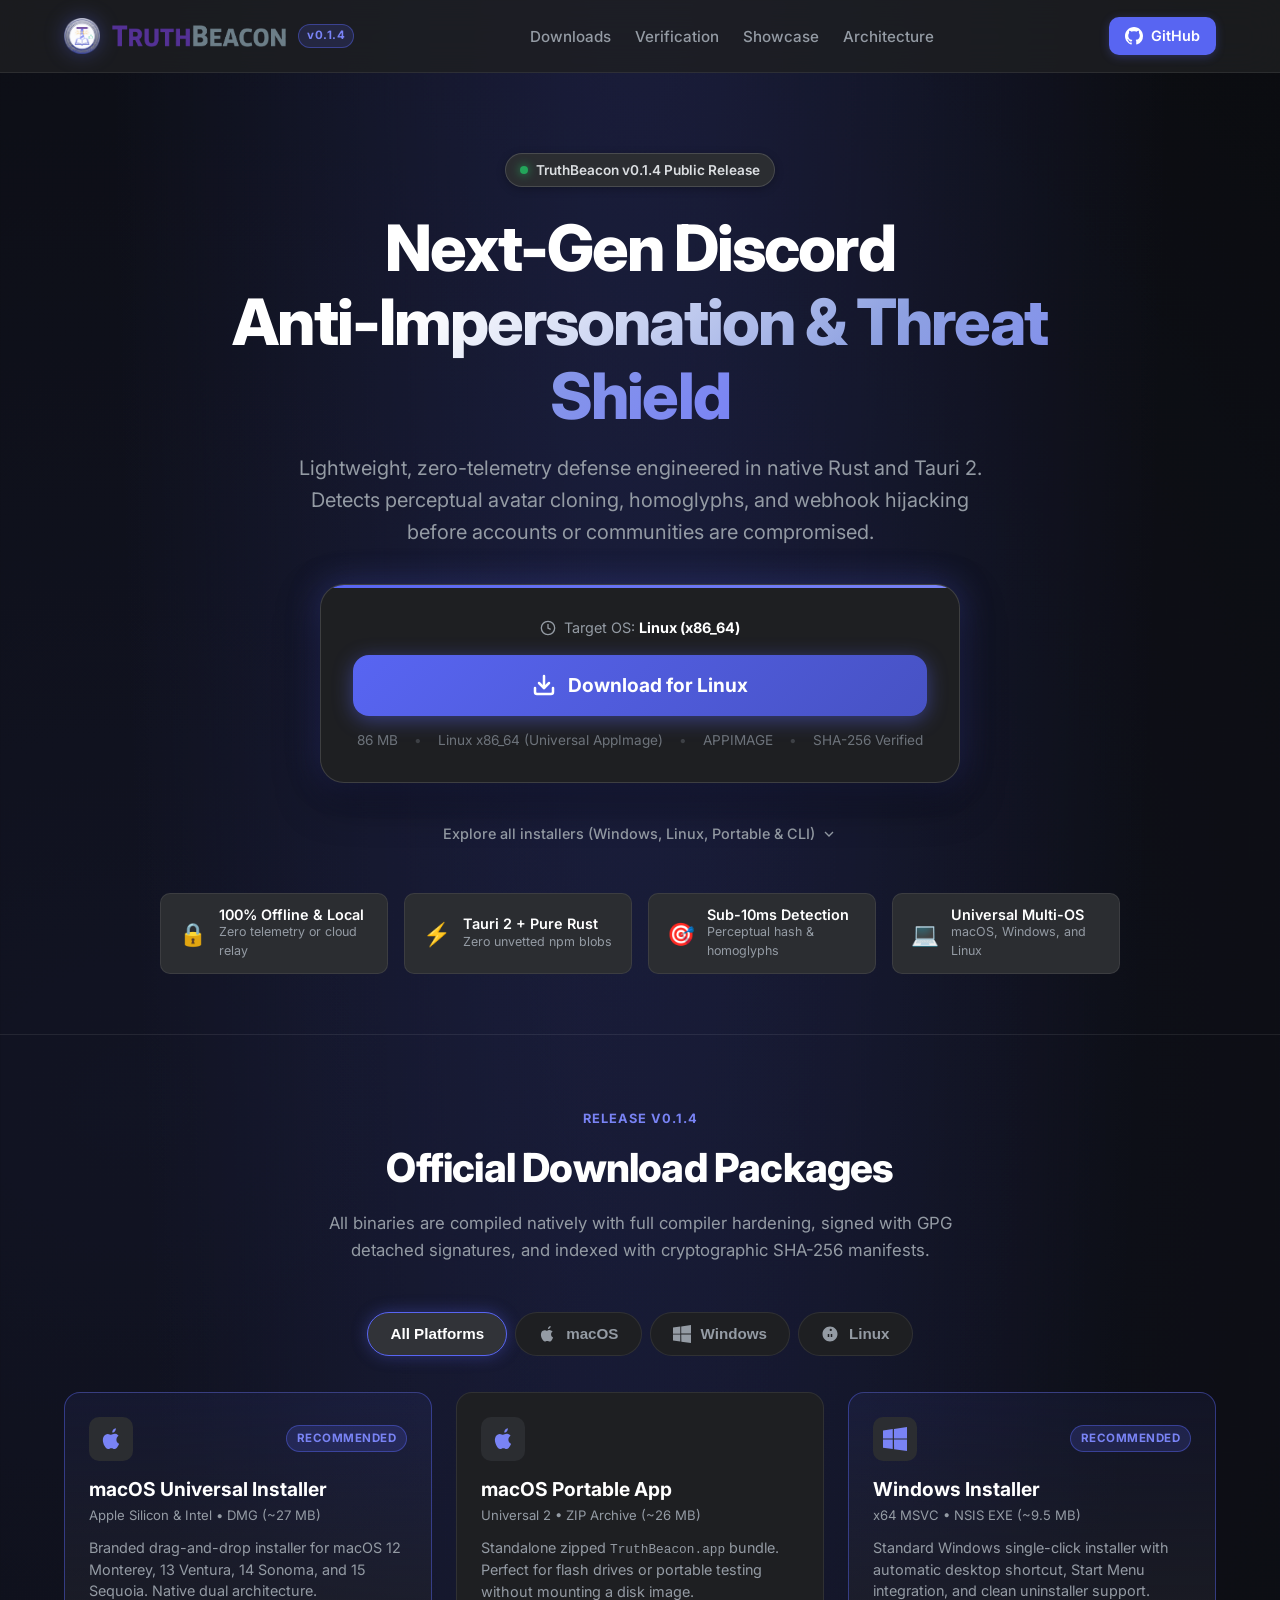
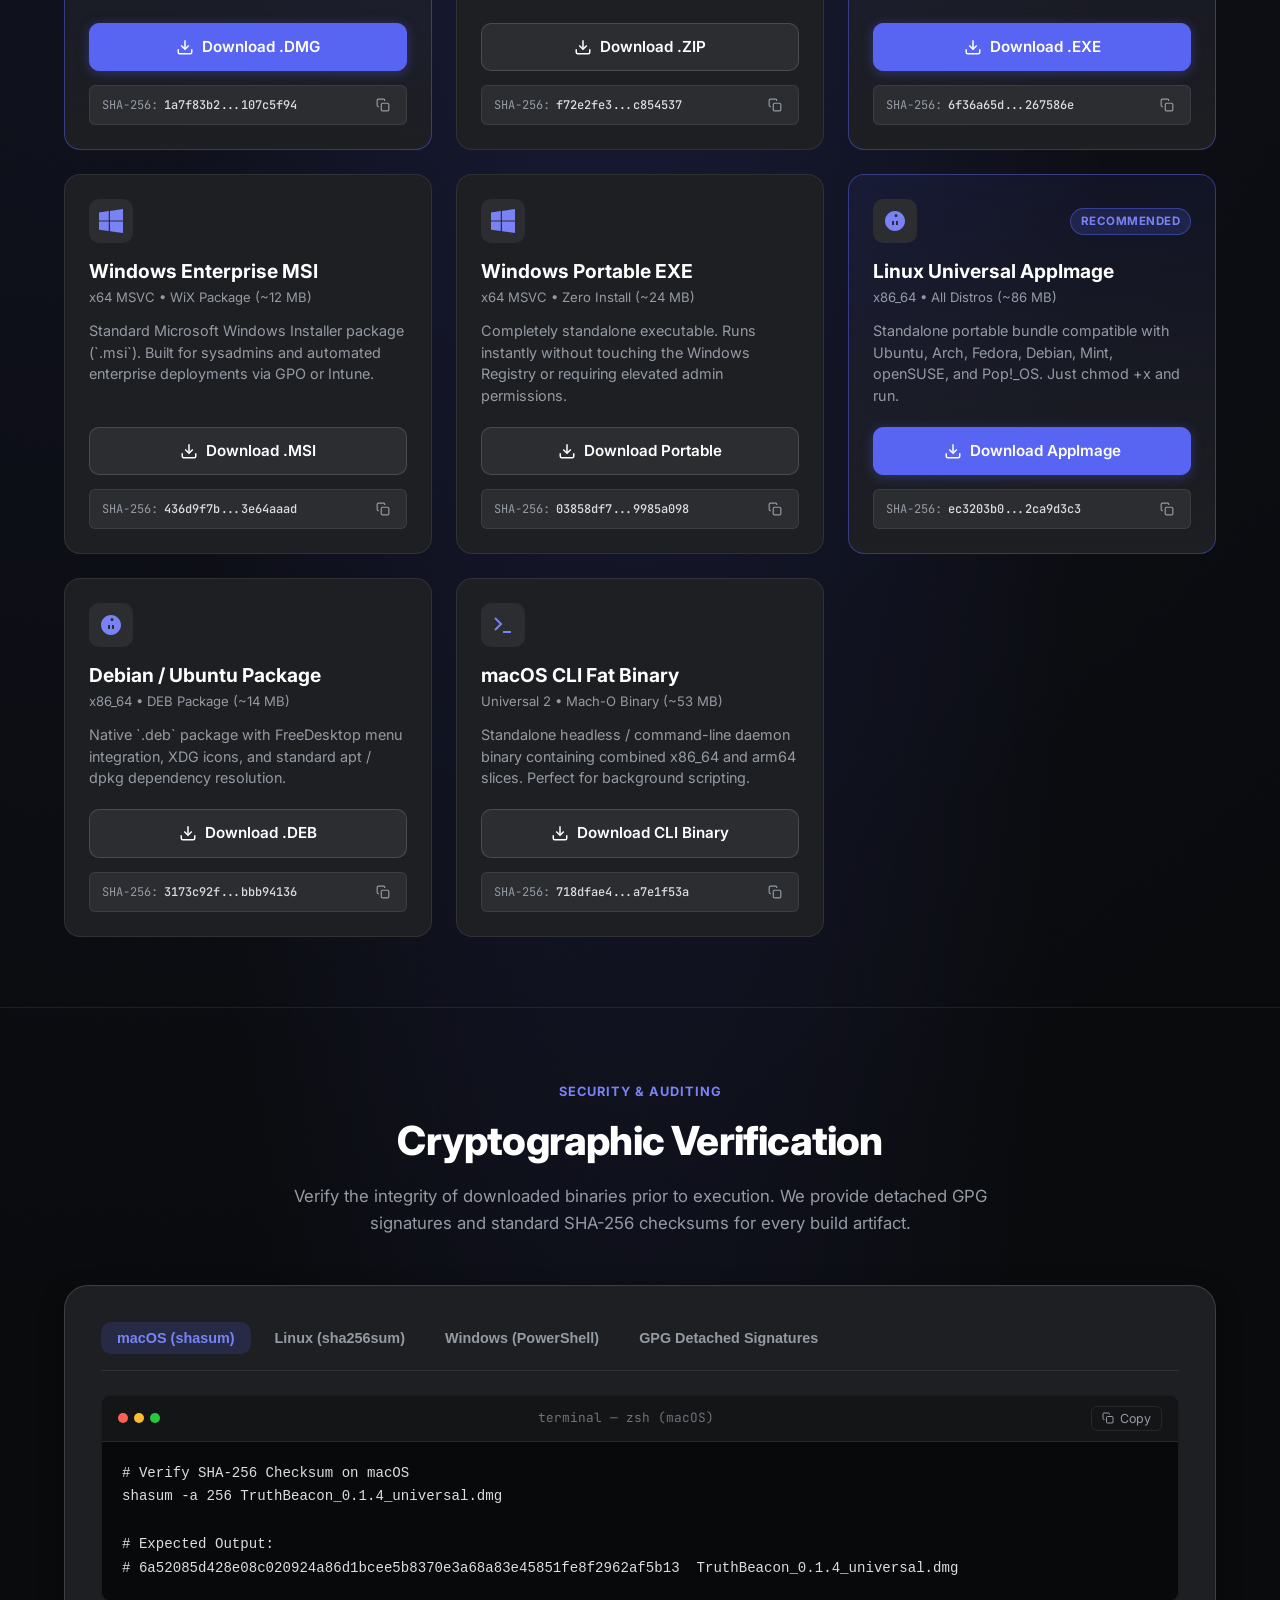
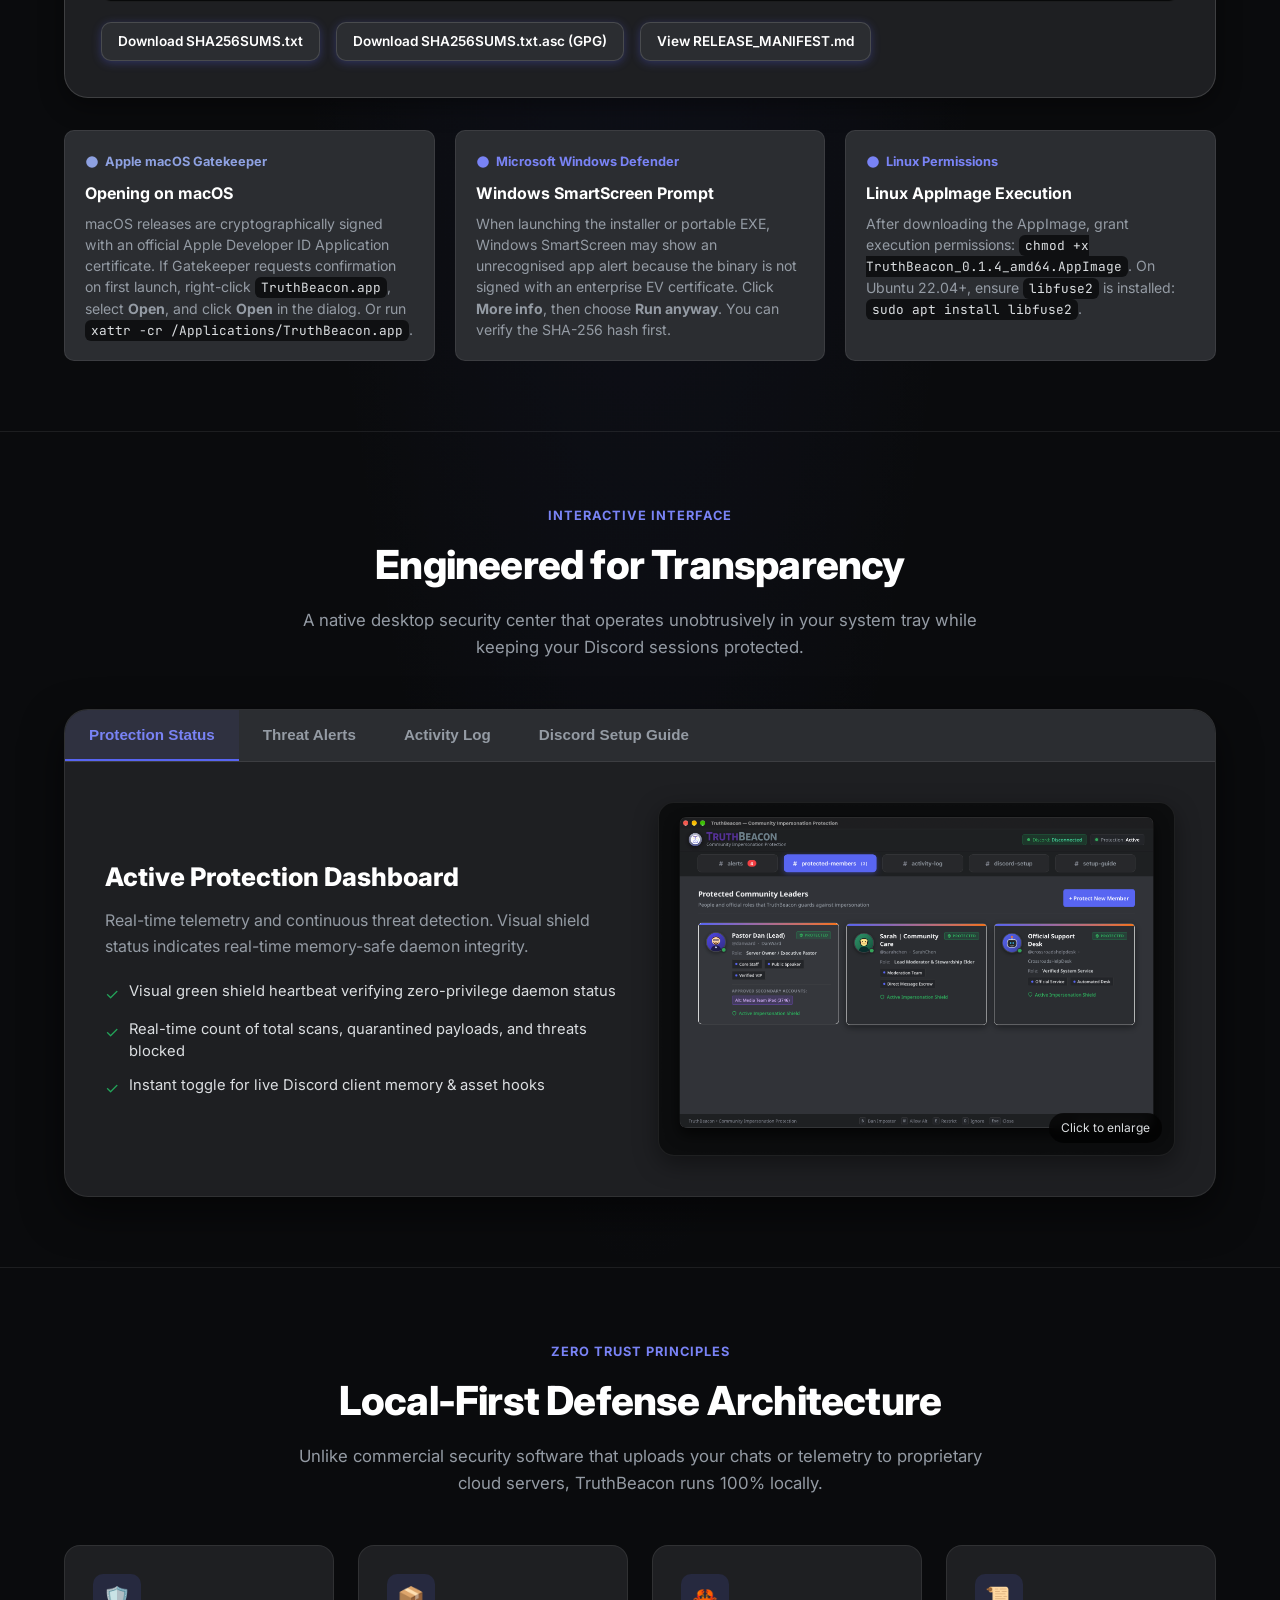
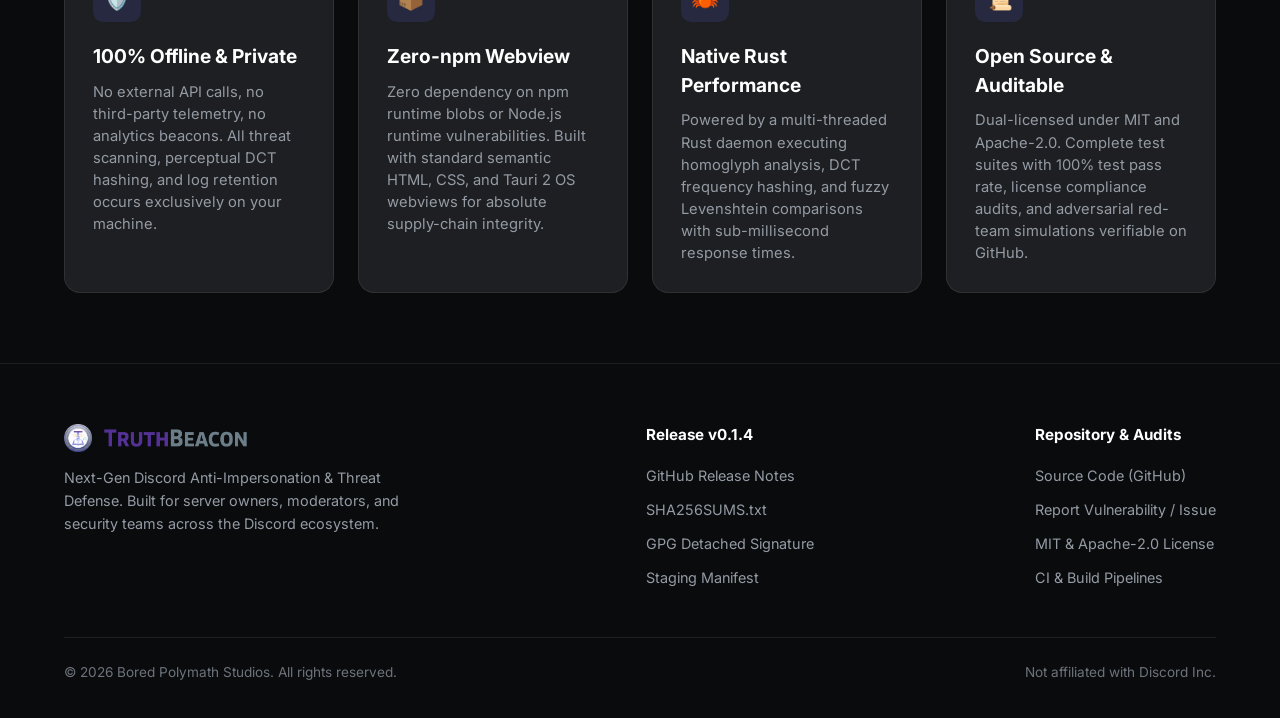
==== website/index.html @ bd3b260d "feat(updater): implement cross-platform auto-updater engine for macOS, Windows, and Linux" ====
<!DOCTYPE html>
<html lang="en">

<head>
  <meta charset="UTF-8">
  <meta name="viewport" content="width=device-width, initial-scale=1.0">
  <title>TruthBeacon — Official Downloads & Next-Gen Discord Security</title>
  <meta name="description"
    content="Official downloads for TruthBeacon v0.1.4 across macOS, Windows, and Linux. Zero-telemetry, memory-safe Discord anti-impersonation and threat defense engineered in Rust and Tauri 2.">
  <meta name="keywords"
    content="TruthBeacon, Discord security, anti-impersonation, anti-token-theft, homoglyph detection, avatar clone detection, Tauri, Rust, download, macOS, Windows, Linux">
  <meta name="author" content="Bored Polymath Studios">

  <!-- Open Graph / Facebook -->
  <meta property="og:type" content="website">
  <meta property="og:url" content="https://boredpolymath.github.io/truth-beacon/">
  <meta property="og:title" content="TruthBeacon — Official Downloads & Discord Threat Defense">
  <meta property="og:description"
    content="Next-Gen Discord Anti-Impersonation & Threat Shield. Download TruthBeacon v0.1.4 for macOS, Windows, and Linux.">
  <meta property="og:image" content="https://boredpolymath.github.io/truth-beacon/assets/screenshot_protected.png">

  <!-- Twitter -->
  <meta property="twitter:card" content="summary_large_image">
  <meta property="twitter:url" content="https://boredpolymath.github.io/truth-beacon/">
  <meta property="twitter:title" content="TruthBeacon — Official Downloads & Discord Threat Defense">
  <meta property="twitter:description"
    content="Download TruthBeacon v0.1.4 for macOS, Windows, and Linux. 100% offline, zero-telemetry defense engineered in Rust and Tauri 2.">
  <meta property="twitter:image" content="https://boredpolymath.github.io/truth-beacon/assets/screenshot_protected.png">

  <!-- Favicon -->
  <link rel="icon" type="image/png" href="assets/truthbeacon_emblem.png">
  <link rel="apple-touch-icon" href="assets/truthbeacon_emblem.png">

  <!-- Typography -->
  <link rel="preconnect" href="https://fonts.googleapis.com">
  <link rel="preconnect" href="https://fonts.gstatic.com" crossorigin>
  <link
    href="https://fonts.googleapis.com/css2?family=Inter:wght@400;500;600;700;800&family=JetBrains+Mono:wght@400;500;600&display=swap"
    rel="stylesheet">

  <!-- Stylesheet -->
  <link rel="stylesheet" href="css/styles.css">
</head>

<body>

  <!-- Site Navigation -->
  <header class="site-header" id="site-header">
    <div class="container nav-inner">
      <a href="#" class="nav-brand" id="nav-brand-link">
        <img src="assets/truthbeacon_emblem.png" alt="TruthBeacon Emblem" class="brand-emblem" id="brand-emblem-img">
        <img src="assets/truthbeacon_wordmark.png" alt="TruthBeacon" class="brand-wordmark-img" id="brand-wordmark-img">
        <span class="brand-badge" id="nav-version-badge">v0.1.4</span>
      </a>

      <nav>
        <ul class="nav-links">
          <li><a href="#downloads" class="nav-link" id="nav-link-downloads">Downloads</a></li>
          <li><a href="#verification" class="nav-link" id="nav-link-verification">Verification</a></li>
          <li><a href="#showcase" class="nav-link" id="nav-link-showcase">Showcase</a></li>
          <li><a href="#architecture" class="nav-link" id="nav-link-architecture">Architecture</a></li>
        </ul>
      </nav>

      <div>
        <a href="https://github.com/boredpolymath/truth-beacon" target="_blank" rel="noopener noreferrer"
          class="nav-cta" id="nav-cta-github">
          <svg width="18" height="18" viewBox="0 0 24 24" fill="currentColor">
            <path
              d="M12 0C5.37 0 0 5.37 0 12c0 5.31 3.435 9.795 8.205 11.385.6.105.825-.255.825-.57 0-.285-.015-1.23-.015-2.235-3.015.555-3.795-.735-4.035-1.41-.135-.345-.72-1.41-1.23-1.695-.42-.225-1.02-.78-.015-.795.945-.015 1.62.87 1.845 1.23 1.08 1.815 2.805 1.305 3.495.99.105-.78.42-1.305.765-1.605-2.67-.3-5.46-1.335-5.46-5.925 0-1.305.465-2.385 1.23-3.225-.12-.3-.54-1.53.12-3.18 0 0 1.005-.315 3.3 1.23.96-.27 1.98-.405 3-.405s2.04.135 3 .405c2.295-1.56 3.3-1.23 3.3-1.23.66 1.65.24 2.88.12 3.18.765.84 1.23 1.905 1.23 3.225 0 4.605-2.805 5.625-5.475 5.925.435.375.81 1.095.81 2.22 0 1.605-.015 2.895-.015 3.3 0 .315.225.69.825.57A12.02 12.02 0 0024 12c0-6.63-5.37-12-12-12z" />
          </svg>
          <span>GitHub</span>
        </a>
      </div>
    </div>
  </header>

  <!-- Hero Section -->
  <main>
    <section class="hero" id="hero-section">
      <div class="container">
        <div class="hero-tag-wrap" id="hero-tag-wrap">
          <span class="hero-tag-pulse"></span>
          <span>TruthBeacon v0.1.4 Public Release</span>
        </div>

        <h1 class="hero-title" id="hero-title">
          Next-Gen Discord <br>
          <span class="hero-gradient-text">Anti-Impersonation & Threat Shield</span>
        </h1>

        <p class="hero-desc" id="hero-description">
          Lightweight, zero-telemetry defense engineered in native Rust and Tauri 2. Detects perceptual avatar cloning,
          homoglyphs, and webhook hijacking before accounts or communities are compromised.
        </p>

        <!-- Smart 1-Click Download Hero Box -->
        <div class="hero-download-box" id="hero-download-box">
          <div class="detected-os-label" id="hero-os-badge">
            <svg width="16" height="16" viewBox="0 0 24 24" fill="none" stroke="currentColor" stroke-width="2">
              <circle cx="12" cy="12" r="10"></circle>
              <polyline points="12 6 12 12 16 14"></polyline>
            </svg>
            <span>Target OS: <strong class="detected-os-name" id="hero-detected-os">macOS (Universal 2)</strong></span>
          </div>

          <a href="https://github.com/boredpolymath/truth-beacon/releases/download/v0.1.4/TruthBeacon_0.1.4_universal.dmg"
            class="btn-primary-download" id="hero-primary-download-btn">
            <svg width="24" height="24" viewBox="0 0 24 24" fill="none" stroke="currentColor" stroke-width="2.5"
              stroke-linecap="round" stroke-linejoin="round">
              <path d="M21 15v4a2 2 0 0 1-2 2H5a2 2 0 0 1-2-2v-4"></path>
              <polyline points="7 10 12 15 17 10"></polyline>
              <line x1="12" y1="15" x2="12" y2="3"></line>
            </svg>
            <span class="btn-label-text">Download for macOS</span>
          </a>

          <div class="btn-download-meta" id="hero-download-meta">
            <span id="hero-meta-size">27 MB</span>
            <span class="meta-divider">•</span>
            <span id="hero-meta-arch">Universal 2 (Apple Silicon & Intel)</span>
            <span class="meta-divider">•</span>
            <span id="hero-meta-format">DMG</span>
            <span class="meta-divider">•</span>
            <span>SHA-256 Verified</span>
          </div>
        </div>

        <div>
          <a href="#downloads" class="hero-other-platforms" id="hero-other-platforms-link">
            <span>Explore all installers (Windows, Linux, Portable & CLI)</span>
            <svg width="16" height="16" viewBox="0 0 24 24" fill="none" stroke="currentColor" stroke-width="2">
              <polyline points="6 9 12 15 18 9"></polyline>
            </svg>
          </a>
        </div>

        <!-- Highlight Badges -->
        <div class="hero-highlights" id="hero-highlights">
          <div class="highlight-pill" id="pill-telemetry">
            <div class="highlight-icon">🔒</div>
            <div>
              <div class="highlight-text-title">100% Offline & Local</div>
              <div class="highlight-text-sub">Zero telemetry or cloud relay</div>
            </div>
          </div>
          <div class="highlight-pill" id="pill-engine">
            <div class="highlight-icon">⚡</div>
            <div>
              <div class="highlight-text-title">Tauri 2 + Pure Rust</div>
              <div class="highlight-text-sub">Zero unvetted npm blobs</div>
            </div>
          </div>
          <div class="highlight-pill" id="pill-detection">
            <div class="highlight-icon">🎯</div>
            <div>
              <div class="highlight-text-title">Sub-10ms Detection</div>
              <div class="highlight-text-sub">Perceptual hash & homoglyphs</div>
            </div>
          </div>
          <div class="highlight-pill" id="pill-multiarch">
            <div class="highlight-icon">💻</div>
            <div>
              <div class="highlight-text-title">Universal Multi-OS</div>
              <div class="highlight-text-sub">macOS, Windows, and Linux</div>
            </div>
          </div>
        </div>
      </div>
    </section>

    <!-- Platform Downloads Section -->
    <section class="section" id="downloads">
      <div class="container">
        <div class="section-header">
          <span class="section-tag">Release v0.1.4</span>
          <h2 class="section-title">Official Download Packages</h2>
          <p class="section-desc">
            All binaries are compiled natively with full compiler hardening, signed with GPG detached signatures, and
            indexed with cryptographic SHA-256 manifests.
          </p>
        </div>

        <!-- Filter Tabs -->
        <div class="platform-tabs" id="platform-tabs-nav">
          <button type="button" class="tab-btn active" data-platform="all" id="tab-all">
            <span>All Platforms</span>
          </button>
          <button type="button" class="tab-btn" data-platform="mac" id="tab-mac">
            <svg viewBox="0 0 24 24">
              <path
                d="M18.71 19.5c-.83 1.24-1.71 2.45-3.05 2.47-1.34.03-1.77-.79-3.29-.79-1.53 0-2 .77-3.27.82-1.31.05-2.3-1.32-3.14-2.53C4.25 17 2.94 12.45 4.7 9.39c.87-1.52 2.43-2.48 4.12-2.51 1.28-.02 2.5.87 3.29.87.78 0 2.26-1.07 3.81-.91.65.03 2.47.26 3.64 1.98-.09.06-2.17 1.28-2.15 3.81.03 3.02 2.65 4.03 2.68 4.04-.03.07-.42 1.44-1.38 2.83M15.97 4.15c.61-.74 1.04-1.79.92-2.85-.92.04-2.02.62-2.67 1.36-.57.65-1.07 1.71-.93 2.73 1.03.08 2.07-.5 2.68-1.24z" />
            </svg>
            <span>macOS</span>
          </button>
          <button type="button" class="tab-btn" data-platform="win" id="tab-win">
            <svg viewBox="0 0 24 24">
              <path
                d="M0 3.449L9.75 2.1v9.451H0m10.949-9.602L24 0v11.4H10.949M0 12.6h9.75v9.451L0 20.699M10.949 12.6H24V24l-12.9-1.801" />
            </svg>
            <span>Windows</span>
          </button>
          <button type="button" class="tab-btn" data-platform="linux" id="tab-linux">
            <svg viewBox="0 0 24 24">
              <path
                d="M12 2C6.48 2 2 6.48 2 12s4.48 10 10 10 10-4.48 10-10S17.52 2 12 2zm-1 14h-2v-4h2v4zm4 0h-2v-4h2v4zm-2-8a1.5 1.5 0 110-3 1.5 1.5 0 010 3z" />
            </svg>
            <span>Linux</span>
          </button>
        </div>

        <!-- Downloads Grid -->
        <div class="downloads-grid" id="downloads-grid">

          <!-- Card 1: macOS DMG (Recommended) -->
          <div class="download-card recommended" data-platform="mac" id="card-mac-dmg">
            <div class="card-header-row">
              <div class="card-icon-wrap">
                <svg width="24" height="24" viewBox="0 0 24 24" fill="currentColor">
                  <path
                    d="M18.71 19.5c-.83 1.24-1.71 2.45-3.05 2.47-1.34.03-1.77-.79-3.29-.79-1.53 0-2 .77-3.27.82-1.31.05-2.3-1.32-3.14-2.53C4.25 17 2.94 12.45 4.7 9.39c.87-1.52 2.43-2.48 4.12-2.51 1.28-.02 2.5.87 3.29.87.78 0 2.26-1.07 3.81-.91.65.03 2.47.26 3.64 1.98-.09.06-2.17 1.28-2.15 3.81.03 3.02 2.65 4.03 2.68 4.04-.03.07-.42 1.44-1.38 2.83M15.97 4.15c.61-.74 1.04-1.79.92-2.85-.92.04-2.02.62-2.67 1.36-.57.65-1.07 1.71-.93 2.73 1.03.08 2.07-.5 2.68-1.24z" />
                </svg>
              </div>
              <span class="card-badge">Recommended</span>
            </div>
            <div class="card-title-group">
              <h3>macOS Universal Installer</h3>
              <div class="card-arch-tag">Apple Silicon & Intel • DMG (~27 MB)</div>
            </div>
            <p class="card-desc">
              Branded drag-and-drop installer for macOS 12 Monterey, 13 Ventura, 14 Sonoma, and 15 Sequoia. Native dual
              architecture.
            </p>
            <a href="https://github.com/boredpolymath/truth-beacon/releases/download/v0.1.4/TruthBeacon_0.1.4_universal.dmg"
              class="card-btn-download" id="btn-download-mac-dmg">
              <svg width="18" height="18" viewBox="0 0 24 24" fill="none" stroke="currentColor" stroke-width="2">
                <path d="M21 15v4a2 2 0 0 1-2 2H5a2 2 0 0 1-2-2v-4" />
                <polyline points="7 10 12 15 17 10" />
                <line x1="12" y1="15" x2="12" y2="3" />
              </svg>
              <span>Download .DMG</span>
            </a>
            <div class="checksum-box">
              <div class="checksum-content" title="9cba989294ef569443f5e26bb71fa7809df7e9b0fb27b68fa3a43d21cef8029c">
                <span>SHA-256:</span>
                <span class="checksum-hash">1a7f83b2...107c5f94</span>
              </div>
              <button type="button" class="btn-copy-checksum"
                data-hash="9cba989294ef569443f5e26bb71fa7809df7e9b0fb27b68fa3a43d21cef8029c"
                title="Copy SHA-256 Checksum" id="btn-copy-mac-dmg">
                <svg width="14" height="14" viewBox="0 0 24 24" fill="none" stroke="currentColor" stroke-width="2">
                  <rect x="9" y="9" width="13" height="13" rx="2" ry="2" />
                  <path d="M5 15H4a2 2 0 0 1-2-2V4a2 2 0 0 1 2-2h9a2 2 0 0 1 2 2v1" />
                </svg>
              </button>
            </div>
          </div>

          <!-- Card 2: macOS Portable Zip -->
          <div class="download-card" data-platform="mac" id="card-mac-zip">
            <div class="card-header-row">
              <div class="card-icon-wrap">
                <svg width="24" height="24" viewBox="0 0 24 24" fill="currentColor">
                  <path
                    d="M18.71 19.5c-.83 1.24-1.71 2.45-3.05 2.47-1.34.03-1.77-.79-3.29-.79-1.53 0-2 .77-3.27.82-1.31.05-2.3-1.32-3.14-2.53C4.25 17 2.94 12.45 4.7 9.39c.87-1.52 2.43-2.48 4.12-2.51 1.28-.02 2.5.87 3.29.87.78 0 2.26-1.07 3.81-.91.65.03 2.47.26 3.64 1.98-.09.06-2.17 1.28-2.15 3.81.03 3.02 2.65 4.03 2.68 4.04-.03.07-.42 1.44-1.38 2.83M15.97 4.15c.61-.74 1.04-1.79.92-2.85-.92.04-2.02.62-2.67 1.36-.57.65-1.07 1.71-.93 2.73 1.03.08 2.07-.5 2.68-1.24z" />
                </svg>
              </div>
            </div>
            <div class="card-title-group">
              <h3>macOS Portable App</h3>
              <div class="card-arch-tag">Universal 2 • ZIP Archive (~26 MB)</div>
            </div>
            <p class="card-desc">
              Standalone zipped <code style="font-size:0.8rem">TruthBeacon.app</code> bundle. Perfect for flash drives
              or portable testing without mounting a disk image.
            </p>
            <a href="https://github.com/boredpolymath/truth-beacon/releases/download/v0.1.4/TruthBeacon_0.1.4_macos_universal.zip"
              class="card-btn-download" id="btn-download-mac-zip">
              <svg width="18" height="18" viewBox="0 0 24 24" fill="none" stroke="currentColor" stroke-width="2">
                <path d="M21 15v4a2 2 0 0 1-2 2H5a2 2 0 0 1-2-2v-4" />
                <polyline points="7 10 12 15 17 10" />
                <line x1="12" y1="15" x2="12" y2="3" />
              </svg>
              <span>Download .ZIP</span>
            </a>
            <div class="checksum-box">
              <div class="checksum-content" title="f72e2fe3c68236f047ff82612688fb33651e95f198373cbe8389cc377c854537">
                <span>SHA-256:</span>
                <span class="checksum-hash">f72e2fe3...c854537</span>
              </div>
              <button type="button" class="btn-copy-checksum"
                data-hash="f72e2fe3c68236f047ff82612688fb33651e95f198373cbe8389cc377c854537"
                title="Copy SHA-256 Checksum" id="btn-copy-mac-zip">
                <svg width="14" height="14" viewBox="0 0 24 24" fill="none" stroke="currentColor" stroke-width="2">
                  <rect x="9" y="9" width="13" height="13" rx="2" ry="2" />
                  <path d="M5 15H4a2 2 0 0 1-2-2V4a2 2 0 0 1 2-2h9a2 2 0 0 1 2 2v1" />
                </svg>
              </button>
            </div>
          </div>

          <!-- Card 3: Windows Setup EXE (Recommended) -->
          <div class="download-card recommended" data-platform="win" id="card-win-exe">
            <div class="card-header-row">
              <div class="card-icon-wrap">
                <svg width="24" height="24" viewBox="0 0 24 24" fill="currentColor">
                  <path
                    d="M0 3.449L9.75 2.1v9.451H0m10.949-9.602L24 0v11.4H10.949M0 12.6h9.75v9.451L0 20.699M10.949 12.6H24V24l-12.9-1.801" />
                </svg>
              </div>
              <span class="card-badge">Recommended</span>
            </div>
            <div class="card-title-group">
              <h3>Windows Installer</h3>
              <div class="card-arch-tag">x64 MSVC • NSIS EXE (~9.5 MB)</div>
            </div>
            <p class="card-desc">
              Standard Windows single-click installer with automatic desktop shortcut, Start Menu integration, and clean
              uninstaller support.
            </p>
            <a href="https://github.com/boredpolymath/truth-beacon/releases/download/v0.1.4/TruthBeacon_0.1.4_x64-setup.exe"
              class="card-btn-download" id="btn-download-win-exe">
              <svg width="18" height="18" viewBox="0 0 24 24" fill="none" stroke="currentColor" stroke-width="2">
                <path d="M21 15v4a2 2 0 0 1-2 2H5a2 2 0 0 1-2-2v-4" />
                <polyline points="7 10 12 15 17 10" />
                <line x1="12" y1="15" x2="12" y2="3" />
              </svg>
              <span>Download .EXE</span>
            </a>
            <div class="checksum-box">
              <div class="checksum-content" title="6f36a65df228544edaa36111ea7ae5eac11baa754fae81adc62956953267586e">
                <span>SHA-256:</span>
                <span class="checksum-hash">6f36a65d...267586e</span>
              </div>
              <button type="button" class="btn-copy-checksum"
                data-hash="6f36a65df228544edaa36111ea7ae5eac11baa754fae81adc62956953267586e"
                title="Copy SHA-256 Checksum" id="btn-copy-win-exe">
                <svg width="14" height="14" viewBox="0 0 24 24" fill="none" stroke="currentColor" stroke-width="2">
                  <rect x="9" y="9" width="13" height="13" rx="2" ry="2" />
                  <path d="M5 15H4a2 2 0 0 1-2-2V4a2 2 0 0 1 2-2h9a2 2 0 0 1 2 2v1" />
                </svg>
              </button>
            </div>
          </div>

          <!-- Card 4: Windows MSI Enterprise -->
          <div class="download-card" data-platform="win" id="card-win-msi">
            <div class="card-header-row">
              <div class="card-icon-wrap">
                <svg width="24" height="24" viewBox="0 0 24 24" fill="currentColor">
                  <path
                    d="M0 3.449L9.75 2.1v9.451H0m10.949-9.602L24 0v11.4H10.949M0 12.6h9.75v9.451L0 20.699M10.949 12.6H24V24l-12.9-1.801" />
                </svg>
              </div>
            </div>
            <div class="card-title-group">
              <h3>Windows Enterprise MSI</h3>
              <div class="card-arch-tag">x64 MSVC • WiX Package (~12 MB)</div>
            </div>
            <p class="card-desc">
              Standard Microsoft Windows Installer package (`.msi`). Built for sysadmins and automated enterprise
              deployments via GPO or Intune.
            </p>
            <a href="https://github.com/boredpolymath/truth-beacon/releases/download/v0.1.4/TruthBeacon_0.1.4_x64_en-US.msi"
              class="card-btn-download" id="btn-download-win-msi">
              <svg width="18" height="18" viewBox="0 0 24 24" fill="none" stroke="currentColor" stroke-width="2">
                <path d="M21 15v4a2 2 0 0 1-2 2H5a2 2 0 0 1-2-2v-4" />
                <polyline points="7 10 12 15 17 10" />
                <line x1="12" y1="15" x2="12" y2="3" />
              </svg>
              <span>Download .MSI</span>
            </a>
            <div class="checksum-box">
              <div class="checksum-content" title="436d9f7be2f5776455e9fe06b111c079c703f184ce56c9bc5ee570ea3e64aaad">
                <span>SHA-256:</span>
                <span class="checksum-hash">436d9f7b...3e64aaad</span>
              </div>
              <button type="button" class="btn-copy-checksum"
                data-hash="436d9f7be2f5776455e9fe06b111c079c703f184ce56c9bc5ee570ea3e64aaad"
                title="Copy SHA-256 Checksum" id="btn-copy-win-msi">
                <svg width="14" height="14" viewBox="0 0 24 24" fill="none" stroke="currentColor" stroke-width="2">
                  <rect x="9" y="9" width="13" height="13" rx="2" ry="2" />
                  <path d="M5 15H4a2 2 0 0 1-2-2V4a2 2 0 0 1 2-2h9a2 2 0 0 1 2 2v1" />
                </svg>
              </button>
            </div>
          </div>

          <!-- Card 5: Windows Portable -->
          <div class="download-card" data-platform="win" id="card-win-portable">
            <div class="card-header-row">
              <div class="card-icon-wrap">
                <svg width="24" height="24" viewBox="0 0 24 24" fill="currentColor">
                  <path
                    d="M0 3.449L9.75 2.1v9.451H0m10.949-9.602L24 0v11.4H10.949M0 12.6h9.75v9.451L0 20.699M10.949 12.6H24V24l-12.9-1.801" />
                </svg>
              </div>
            </div>
            <div class="card-title-group">
              <h3>Windows Portable EXE</h3>
              <div class="card-arch-tag">x64 MSVC • Zero Install (~24 MB)</div>
            </div>
            <p class="card-desc">
              Completely standalone executable. Runs instantly without touching the Windows Registry or requiring
              elevated admin permissions.
            </p>
            <a href="https://github.com/boredpolymath/truth-beacon/releases/download/v0.1.4/TruthBeacon-Portable.exe"
              class="card-btn-download" id="btn-download-win-portable">
              <svg width="18" height="18" viewBox="0 0 24 24" fill="none" stroke="currentColor" stroke-width="2">
                <path d="M21 15v4a2 2 0 0 1-2 2H5a2 2 0 0 1-2-2v-4" />
                <polyline points="7 10 12 15 17 10" />
                <line x1="12" y1="15" x2="12" y2="3" />
              </svg>
              <span>Download Portable</span>
            </a>
            <div class="checksum-box">
              <div class="checksum-content" title="03858df78e645d9c3d38ea1ac0c146d86e8aa843f22fcba8678f59d39985a098">
                <span>SHA-256:</span>
                <span class="checksum-hash">03858df7...9985a098</span>
              </div>
              <button type="button" class="btn-copy-checksum"
                data-hash="03858df78e645d9c3d38ea1ac0c146d86e8aa843f22fcba8678f59d39985a098"
                title="Copy SHA-256 Checksum" id="btn-copy-win-portable">
                <svg width="14" height="14" viewBox="0 0 24 24" fill="none" stroke="currentColor" stroke-width="2">
                  <rect x="9" y="9" width="13" height="13" rx="2" ry="2" />
                  <path d="M5 15H4a2 2 0 0 1-2-2V4a2 2 0 0 1 2-2h9a2 2 0 0 1 2 2v1" />
                </svg>
              </button>
            </div>
          </div>

          <!-- Card 6: Linux AppImage (Recommended) -->
          <div class="download-card recommended" data-platform="linux" id="card-linux-appimage">
            <div class="card-header-row">
              <div class="card-icon-wrap">
                <svg width="24" height="24" viewBox="0 0 24 24" fill="currentColor">
                  <path
                    d="M12 2C6.48 2 2 6.48 2 12s4.48 10 10 10 10-4.48 10-10S17.52 2 12 2zm-1 14h-2v-4h2v4zm4 0h-2v-4h2v4zm-2-8a1.5 1.5 0 110-3 1.5 1.5 0 010 3z" />
                </svg>
              </div>
              <span class="card-badge">Recommended</span>
            </div>
            <div class="card-title-group">
              <h3>Linux Universal AppImage</h3>
              <div class="card-arch-tag">x86_64 • All Distros (~86 MB)</div>
            </div>
            <p class="card-desc">
              Standalone portable bundle compatible with Ubuntu, Arch, Fedora, Debian, Mint, openSUSE, and Pop!_OS. Just
              chmod +x and run.
            </p>
            <a href="https://github.com/boredpolymath/truth-beacon/releases/download/v0.1.4/TruthBeacon_0.1.4_amd64.AppImage"
              class="card-btn-download" id="btn-download-linux-appimage">
              <svg width="18" height="18" viewBox="0 0 24 24" fill="none" stroke="currentColor" stroke-width="2">
                <path d="M21 15v4a2 2 0 0 1-2 2H5a2 2 0 0 1-2-2v-4" />
                <polyline points="7 10 12 15 17 10" />
                <line x1="12" y1="15" x2="12" y2="3" />
              </svg>
              <span>Download AppImage</span>
            </a>
            <div class="checksum-box">
              <div class="checksum-content" title="ec3203b01db76b58b2c55311ea5fdbfeca4c97111cc8207073038c382ca9d3c3">
                <span>SHA-256:</span>
                <span class="checksum-hash">ec3203b0...2ca9d3c3</span>
              </div>
              <button type="button" class="btn-copy-checksum"
                data-hash="ec3203b01db76b58b2c55311ea5fdbfeca4c97111cc8207073038c382ca9d3c3"
                title="Copy SHA-256 Checksum" id="btn-copy-linux-appimage">
                <svg width="14" height="14" viewBox="0 0 24 24" fill="none" stroke="currentColor" stroke-width="2">
                  <rect x="9" y="9" width="13" height="13" rx="2" ry="2" />
                  <path d="M5 15H4a2 2 0 0 1-2-2V4a2 2 0 0 1 2-2h9a2 2 0 0 1 2 2v1" />
                </svg>
              </button>
            </div>
          </div>

          <!-- Card 7: Linux Debian .deb -->
          <div class="download-card" data-platform="linux" id="card-linux-deb">
            <div class="card-header-row">
              <div class="card-icon-wrap">
                <svg width="24" height="24" viewBox="0 0 24 24" fill="currentColor">
                  <path
                    d="M12 2C6.48 2 2 6.48 2 12s4.48 10 10 10 10-4.48 10-10S17.52 2 12 2zm-1 14h-2v-4h2v4zm4 0h-2v-4h2v4zm-2-8a1.5 1.5 0 110-3 1.5 1.5 0 010 3z" />
                </svg>
              </div>
            </div>
            <div class="card-title-group">
              <h3>Debian / Ubuntu Package</h3>
              <div class="card-arch-tag">x86_64 • DEB Package (~14 MB)</div>
            </div>
            <p class="card-desc">
              Native `.deb` package with FreeDesktop menu integration, XDG icons, and standard apt / dpkg dependency
              resolution.
            </p>
            <a href="https://github.com/boredpolymath/truth-beacon/releases/download/v0.1.4/TruthBeacon_0.1.4_amd64.deb"
              class="card-btn-download" id="btn-download-linux-deb">
              <svg width="18" height="18" viewBox="0 0 24 24" fill="none" stroke="currentColor" stroke-width="2">
                <path d="M21 15v4a2 2 0 0 1-2 2H5a2 2 0 0 1-2-2v-4" />
                <polyline points="7 10 12 15 17 10" />
                <line x1="12" y1="15" x2="12" y2="3" />
              </svg>
              <span>Download .DEB</span>
            </a>
            <div class="checksum-box">
              <div class="checksum-content" title="3173c92fa36016171fa7d1efabeb2b1c67b82e7ad2e490f6426d7bbebbb94136">
                <span>SHA-256:</span>
                <span class="checksum-hash">3173c92f...bbb94136</span>
              </div>
              <button type="button" class="btn-copy-checksum"
                data-hash="3173c92fa36016171fa7d1efabeb2b1c67b82e7ad2e490f6426d7bbebbb94136"
                title="Copy SHA-256 Checksum" id="btn-copy-linux-deb">
                <svg width="14" height="14" viewBox="0 0 24 24" fill="none" stroke="currentColor" stroke-width="2">
                  <rect x="9" y="9" width="13" height="13" rx="2" ry="2" />
                  <path d="M5 15H4a2 2 0 0 1-2-2V4a2 2 0 0 1 2-2h9a2 2 0 0 1 2 2v1" />
                </svg>
              </button>
            </div>
          </div>

          <!-- Card 8: macOS Mach-O CLI Fat Binary -->
          <div class="download-card" data-platform="mac" id="card-mac-bin">
            <div class="card-header-row">
              <div class="card-icon-wrap">
                <svg width="24" height="24" viewBox="0 0 24 24" fill="none" stroke="currentColor" stroke-width="2">
                  <polyline points="4 17 10 11 4 5" />
                  <line x1="12" y1="19" x2="20" y2="19" />
                </svg>
              </div>
            </div>
            <div class="card-title-group">
              <h3>macOS CLI Fat Binary</h3>
              <div class="card-arch-tag">Universal 2 • Mach-O Binary (~53 MB)</div>
            </div>
            <p class="card-desc">
              Standalone headless / command-line daemon binary containing combined x86_64 and arm64 slices. Perfect for
              background scripting.
            </p>
            <a href="https://github.com/boredpolymath/truth-beacon/releases/download/v0.1.4/truth-beacon-universal"
              class="card-btn-download" id="btn-download-mac-bin">
              <svg width="18" height="18" viewBox="0 0 24 24" fill="none" stroke="currentColor" stroke-width="2">
                <path d="M21 15v4a2 2 0 0 1-2 2H5a2 2 0 0 1-2-2v-4" />
                <polyline points="7 10 12 15 17 10" />
                <line x1="12" y1="15" x2="12" y2="3" />
              </svg>
              <span>Download CLI Binary</span>
            </a>
            <div class="checksum-box">
              <div class="checksum-content" title="718dfae41e44a7c60bf7ea4b40ee6fbe3e0767da86619a697aa758d8a7e1f53a">
                <span>SHA-256:</span>
                <span class="checksum-hash">718dfae4...a7e1f53a</span>
              </div>
              <button type="button" class="btn-copy-checksum"
                data-hash="718dfae41e44a7c60bf7ea4b40ee6fbe3e0767da86619a697aa758d8a7e1f53a"
                title="Copy SHA-256 Checksum" id="btn-copy-mac-bin">
                <svg width="14" height="14" viewBox="0 0 24 24" fill="none" stroke="currentColor" stroke-width="2">
                  <rect x="9" y="9" width="13" height="13" rx="2" ry="2" />
                  <path d="M5 15H4a2 2 0 0 1-2-2V4a2 2 0 0 1 2-2h9a2 2 0 0 1 2 2v1" />
                </svg>
              </button>
            </div>
          </div>

        </div>
      </div>
    </section>

    <!-- Verification Section -->
    <section class="section" id="verification">
      <div class="container">
        <div class="section-header">
          <span class="section-tag">Security & Auditing</span>
          <h2 class="section-title">Cryptographic Verification</h2>
          <p class="section-desc">
            Verify the integrity of downloaded binaries prior to execution. We provide detached GPG signatures and
            standard SHA-256 checksums for every build artifact.
          </p>
        </div>

        <div class="verification-card" id="verification-card">
          <div class="verify-nav" id="verify-nav-tabs">
            <button type="button" class="verify-tab-btn active" data-verify-tab="macos" id="verify-tab-mac">macOS
              (shasum)</button>
            <button type="button" class="verify-tab-btn" data-verify-tab="linux" id="verify-tab-linux">Linux
              (sha256sum)</button>
            <button type="button" class="verify-tab-btn" data-verify-tab="windows" id="verify-tab-win">Windows
              (PowerShell)</button>
            <button type="button" class="verify-tab-btn" data-verify-tab="gpg" id="verify-tab-gpg">GPG Detached
              Signatures</button>
          </div>

          <div class="terminal-window" id="terminal-window">
            <div class="terminal-header">
              <div class="terminal-dots">
                <div class="terminal-dot dot-red"></div>
                <div class="terminal-dot dot-yellow"></div>
                <div class="terminal-dot dot-green"></div>
              </div>
              <div class="terminal-title" id="terminal-title-text">terminal — zsh (macOS)</div>
              <button type="button" class="btn-copy-code" id="btn-copy-terminal-code">
                <svg width="12" height="12" viewBox="0 0 24 24" fill="none" stroke="currentColor" stroke-width="2">
                  <rect x="9" y="9" width="13" height="13" rx="2" ry="2" />
                  <path d="M5 15H4a2 2 0 0 1-2-2V4a2 2 0 0 1 2-2h9a2 2 0 0 1 2 2v1" />
                </svg>
                <span>Copy</span>
              </button>
            </div>
            <div class="terminal-body">
              <pre><code id="verify-code-content"># Verify SHA-256 Checksum on macOS
shasum -a 256 TruthBeacon_0.1.4_universal.dmg

# Expected Output:
# 6a52085d428e08c020924a86d1bcee5b8370e3a68a83e45851fe8f2962af5b13  TruthBeacon_0.1.4_universal.dmg</code></pre>
            </div>
          </div>

          <div style="margin-top: 20px; display: flex; gap: 16px; flex-wrap: wrap;">
            <a href="https://github.com/boredpolymath/truth-beacon/releases/download/v0.1.4/SHA256SUMS.txt"
              target="_blank" class="nav-cta"
              style="background:var(--bg-card); border:1px solid var(--border-medium); font-size:0.85rem;"
              id="link-download-sha-txt">
              Download SHA256SUMS.txt
            </a>
            <a href="https://github.com/boredpolymath/truth-beacon/releases/download/v0.1.4/SHA256SUMS.txt.asc"
              target="_blank" class="nav-cta"
              style="background:var(--bg-card); border:1px solid var(--border-medium); font-size:0.85rem;"
              id="link-download-sha-asc">
              Download SHA256SUMS.txt.asc (GPG)
            </a>
            <a href="https://github.com/boredpolymath/truth-beacon/releases/download/v0.1.4/RELEASE_MANIFEST.md"
              target="_blank" class="nav-cta"
              style="background:var(--bg-card); border:1px solid var(--border-medium); font-size:0.85rem;"
              id="link-download-manifest">
              View RELEASE_MANIFEST.md
            </a>
          </div>
        </div>

        <!-- Security Notices Grid -->
        <div class="security-notices" id="security-notices">
          <div class="security-notice-card" id="notice-gatekeeper">
            <div class="notice-badge mac">
              <svg width="14" height="14" viewBox="0 0 24 24" fill="currentColor">
                <circle cx="12" cy="12" r="10" />
              </svg>
              <span>Apple macOS Gatekeeper</span>
            </div>
            <h4>Opening on macOS</h4>
            <p>
              macOS releases are cryptographically signed with an official Apple Developer ID Application certificate.
              If Gatekeeper requests confirmation on first launch, right-click <code>TruthBeacon.app</code>, select
              <strong>Open</strong>, and click <strong>Open</strong> in the dialog. Or run
              <code>xattr -cr /Applications/TruthBeacon.app</code>.
            </p>
          </div>

          <div class="security-notice-card" id="notice-smartscreen">
            <div class="notice-badge win">
              <svg width="14" height="14" viewBox="0 0 24 24" fill="currentColor">
                <circle cx="12" cy="12" r="10" />
              </svg>
              <span>Microsoft Windows Defender</span>
            </div>
            <h4>Windows SmartScreen Prompt</h4>
            <p>
              When launching the installer or portable EXE, Windows SmartScreen may show an unrecognised app alert
              because the binary is not signed with an enterprise EV certificate. Click <strong>More info</strong>, then
              choose <strong>Run anyway</strong>. You can verify the SHA-256 hash first.
            </p>
          </div>

          <div class="security-notice-card" id="notice-linux">
            <div class="notice-badge gpg">
              <svg width="14" height="14" viewBox="0 0 24 24" fill="currentColor">
                <circle cx="12" cy="12" r="10" />
              </svg>
              <span>Linux Permissions</span>
            </div>
            <h4>Linux AppImage Execution</h4>
            <p>
              After downloading the AppImage, grant execution permissions:
              <code>chmod +x TruthBeacon_0.1.4_amd64.AppImage</code>. On Ubuntu 22.04+, ensure <code>libfuse2</code> is
              installed: <code>sudo apt install libfuse2</code>.
            </p>
          </div>
        </div>
      </div>
    </section>

    <!-- Visual Feature Showcase -->
    <section class="section" id="showcase">
      <div class="container">
        <div class="section-header">
          <span class="section-tag">Interactive Interface</span>
          <h2 class="section-title">Engineered for Transparency</h2>
          <p class="section-desc">
            A native desktop security center that operates unobtrusively in your system tray while keeping your Discord
            sessions protected.
          </p>
        </div>

        <div class="showcase-container" id="showcase-container">
          <div class="showcase-tabs" id="showcase-tabs-nav">
            <button type="button" class="showcase-tab active" data-showcase="protection"
              id="showcase-tab-protection">Protection Status</button>
            <button type="button" class="showcase-tab" data-showcase="alerts" id="showcase-tab-alerts">Threat
              Alerts</button>
            <button type="button" class="showcase-tab" data-showcase="activity" id="showcase-tab-activity">Activity
              Log</button>
            <button type="button" class="showcase-tab" data-showcase="discord" id="showcase-tab-discord">Discord Setup
              Guide</button>
          </div>

          <div class="showcase-content">
            <div class="showcase-text">
              <h3 id="showcase-item-title">Active Protection Dashboard</h3>
              <p id="showcase-item-desc">
                Real-time telemetry and continuous threat detection. Visual shield status indicates real-time
                memory-safe daemon integrity.
              </p>
              <ul class="showcase-points" id="showcase-item-points">
                <li class="showcase-point"><span class="showcase-point-icon">✓</span><span>Visual green shield heartbeat
                    verifying zero-privilege daemon status</span></li>
                <li class="showcase-point"><span class="showcase-point-icon">✓</span><span>Real-time count of total
                    scans, quarantined payloads, and threats blocked</span></li>
                <li class="showcase-point"><span class="showcase-point-icon">✓</span><span>Instant toggle for live
                    Discord client memory & asset hooks</span></li>
              </ul>
            </div>

            <div class="showcase-preview-frame" title="Click to view full image">
              <img src="assets/screenshot_protected.png" alt="TruthBeacon Active Protection Dashboard"
                class="showcase-preview-img" id="showcase-item-img">
              <span class="preview-overlay-hint">Click to enlarge</span>
            </div>
          </div>
        </div>
      </div>
    </section>

    <!-- Architecture & Privacy Pillars -->
    <section class="section" id="architecture">
      <div class="container">
        <div class="section-header">
          <span class="section-tag">Zero Trust Principles</span>
          <h2 class="section-title">Local-First Defense Architecture</h2>
          <p class="section-desc">
            Unlike commercial security software that uploads your chats or telemetry to proprietary cloud servers,
            TruthBeacon runs 100% locally.
          </p>
        </div>

        <div class="pillars-grid" id="pillars-grid">
          <div class="pillar-card" id="pillar-offline">
            <div class="pillar-icon-box">🛡️</div>
            <h3>100% Offline & Private</h3>
            <p>
              No external API calls, no third-party telemetry, no analytics beacons. All threat scanning, perceptual DCT
              hashing, and log retention occurs exclusively on your machine.
            </p>
          </div>

          <div class="pillar-card" id="pillar-npm">
            <div class="pillar-icon-box">📦</div>
            <h3>Zero-npm Webview</h3>
            <p>
              Zero dependency on npm runtime blobs or Node.js runtime vulnerabilities. Built with standard semantic
              HTML, CSS, and Tauri 2 OS webviews for absolute supply-chain integrity.
            </p>
          </div>

          <div class="pillar-card" id="pillar-rust">
            <div class="pillar-icon-box">🦀</div>
            <h3>Native Rust Performance</h3>
            <p>
              Powered by a multi-threaded Rust daemon executing homoglyph analysis, DCT frequency hashing, and fuzzy
              Levenshtein comparisons with sub-millisecond response times.
            </p>
          </div>

          <div class="pillar-card" id="pillar-reproducible">
            <div class="pillar-icon-box">📜</div>
            <h3>Open Source & Auditable</h3>
            <p>
              Dual-licensed under MIT and Apache-2.0. Complete test suites with 100% test pass rate, license compliance
              audits, and adversarial red-team simulations verifiable on GitHub.
            </p>
          </div>
        </div>
      </div>
    </section>
  </main>

  <!-- Screenshot Lightbox Modal -->
  <div class="lightbox-modal" id="lightbox-modal">
    <div class="lightbox-content">
      <button type="button" class="lightbox-close" id="lightbox-close" aria-label="Close modal">&times;</button>
      <img src="" alt="Full preview" class="lightbox-img" id="lightbox-img">
    </div>
  </div>

  <!-- Toast Element -->
  <div class="toast" id="site-toast"></div>

  <!-- Site Footer -->
  <footer class="site-footer" id="site-footer">
    <div class="container">
      <div class="footer-top">
        <div class="footer-brand-col">
          <div class="footer-brand-header">
            <img src="assets/truthbeacon_emblem.png" alt="TruthBeacon" width="28" height="28">
            <img src="assets/truthbeacon_wordmark.png" alt="TruthBeacon" height="18">
          </div>
          <p class="footer-desc">
            Next-Gen Discord Anti-Impersonation & Threat Defense. Built for server owners, moderators, and security
            teams across the Discord ecosystem.
          </p>
        </div>

        <div class="footer-nav-col">
          <h4>Release v0.1.4</h4>
          <ul class="footer-links">
            <li><a href="https://github.com/boredpolymath/truth-beacon/releases/tag/v0.1.4" target="_blank"
                class="footer-link">GitHub Release Notes</a></li>
            <li><a href="https://github.com/boredpolymath/truth-beacon/releases/download/v0.1.4/SHA256SUMS.txt"
                target="_blank" class="footer-link">SHA256SUMS.txt</a></li>
            <li><a href="https://github.com/boredpolymath/truth-beacon/releases/download/v0.1.4/SHA256SUMS.txt.asc"
                target="_blank" class="footer-link">GPG Detached Signature</a></li>
            <li><a href="https://github.com/boredpolymath/truth-beacon/releases/download/v0.1.4/RELEASE_MANIFEST.md"
                target="_blank" class="footer-link">Staging Manifest</a></li>
          </ul>
        </div>

        <div class="footer-nav-col">
          <h4>Repository & Audits</h4>
          <ul class="footer-links">
            <li><a href="https://github.com/boredpolymath/truth-beacon" target="_blank" class="footer-link">Source Code
                (GitHub)</a></li>
            <li><a href="https://github.com/boredpolymath/truth-beacon/issues" target="_blank"
                class="footer-link">Report Vulnerability / Issue</a></li>
            <li><a href="https://github.com/boredpolymath/truth-beacon/blob/main/LICENSE" target="_blank"
                class="footer-link">MIT & Apache-2.0 License</a></li>
            <li><a href="https://github.com/boredpolymath/truth-beacon/actions" target="_blank" class="footer-link">CI &
                Build Pipelines</a></li>
          </ul>
        </div>
      </div>

      <div class="footer-bottom">
        <div class="footer-copyright">
          &copy; 2026 Bored Polymath Studios. All rights reserved.
        </div>
        <div class="footer-disclaimer">
          Not affiliated with Discord Inc.
        </div>
      </div>
    </div>
  </footer>

  <!-- Scripts -->
  <script src="js/main.js"></script>
</body>

</html>
---- website/css/styles.css ----
/* TruthBeacon - Official GitHub Pages Downloads & Showcase Stylesheet */
/* Design System: Discord Charcoal Gray Palette + Discord Blurple/Purple Security Accents */

:root {
  /* Discord Signature Grays */
  --bg-deep: #0a0b0d;
  --bg-primary: #111214;
  --bg-secondary: #1e1f22;
  --bg-card: #2b2d31;
  --bg-card-hover: #313338;
  --bg-card-active: #35373c;
  --bg-glass: rgba(30, 31, 34, 0.82);

  --border-subtle: rgba(255, 255, 255, 0.08);
  --border-medium: rgba(255, 255, 255, 0.14);
  --border-accent: rgba(88, 101, 242, 0.45);
  --border-accent-bright: rgba(121, 131, 245, 0.6);

  /* Discord Signature Blurple & Security Purples */
  --brand-blurple: #5865f2;
  --brand-blurple-light: #7983f5;
  --brand-blurple-soft: #8ea1e1;
  --brand-blurple-hover: #4752c4;
  --brand-blurple-active: #3c45a5;
  --brand-blurple-glow: rgba(88, 101, 242, 0.35);
  --brand-blurple-subtle: rgba(88, 101, 242, 0.12);

  /* Status Colors */
  --brand-green: #23a55a;
  --brand-green-glow: rgba(35, 165, 90, 0.25);
  --brand-red: #f23f43;

  /* Typography Colors */
  --text-pure: #ffffff;
  --text-normal: #dbdee1;
  --text-muted: #949ba4;
  --text-dim: #6d737b;

  --font-sans: 'Inter', -apple-system, BlinkMacSystemFont, 'Segoe UI', Roboto, Helvetica, Arial, sans-serif;
  --font-mono: 'JetBrains Mono', ui-monospace, SFMono-Regular, Menlo, Monaco, Consolas, monospace;

  --radius-sm: 6px;
  --radius-md: 10px;
  --radius-lg: 16px;
  --radius-xl: 24px;
  --radius-pill: 9999px;

  --shadow-sm: 0 2px 8px rgba(0, 0, 0, 0.28);
  --shadow-md: 0 8px 24px rgba(0, 0, 0, 0.4);
  --shadow-lg: 0 16px 40px rgba(0, 0, 0, 0.55);
  --shadow-glow: 0 0 32px var(--brand-blurple-glow);

  --transition-fast: 0.15s ease;
  --transition-normal: 0.25s ease;
  --transition-bounce: 0.35s cubic-bezier(0.16, 1, 0.3, 1);
}

*,
*::before,
*::after {
  box-sizing: border-box;
  margin: 0;
  padding: 0;
}

html {
  scroll-behavior: smooth;
  font-family: var(--font-sans);
  background-color: var(--bg-deep);
  color: var(--text-normal);
  line-height: 1.5;
  -webkit-font-smoothing: antialiased;
  -moz-osx-font-smoothing: grayscale;
}

body {
  min-height: 100vh;
  display: flex;
  flex-direction: column;
  overflow-x: hidden;
  background:
    radial-gradient(ellipse at 50% -20%, rgba(88, 101, 242, 0.2) 0%, transparent 60%),
    radial-gradient(circle at 10% 20%, rgba(71, 82, 196, 0.12) 0%, transparent 40%),
    var(--bg-deep);
}

/* Container */
.container {
  width: 100%;
  max-width: 1200px;
  margin: 0 auto;
  padding: 0 24px;
}

/* Header & Navigation */
.site-header {
  position: sticky;
  top: 0;
  z-index: 100;
  background: var(--bg-glass);
  backdrop-filter: blur(18px);
  -webkit-backdrop-filter: blur(18px);
  border-bottom: 1px solid var(--border-subtle);
  transition: background var(--transition-normal), border var(--transition-normal);
}

.nav-inner {
  display: flex;
  align-items: center;
  justify-content: space-between;
  height: 72px;
}

.nav-brand {
  display: flex;
  align-items: center;
  gap: 12px;
  text-decoration: none;
  color: var(--text-pure);
}

.brand-emblem {
  width: 36px;
  height: 36px;
  object-fit: contain;
  filter: drop-shadow(0 0 10px var(--brand-blurple-glow));
}

.brand-wordmark-img {
  height: 22px;
  width: auto;
  object-fit: contain;
  display: block;
}

.brand-badge {
  font-size: 0.72rem;
  font-weight: 700;
  background: rgba(88, 101, 242, 0.16);
  color: var(--brand-blurple-light);
  border: 1px solid var(--border-accent);
  padding: 2px 8px;
  border-radius: var(--radius-pill);
  letter-spacing: 0.5px;
}

.nav-links {
  display: flex;
  align-items: center;
  gap: 24px;
  list-style: none;
}

.nav-link {
  text-decoration: none;
  color: var(--text-muted);
  font-size: 0.95rem;
  font-weight: 500;
  transition: color var(--transition-fast);
}

.nav-link:hover {
  color: var(--text-pure);
}

.nav-cta {
  display: inline-flex;
  align-items: center;
  gap: 8px;
  padding: 8px 16px;
  background: var(--brand-blurple);
  color: var(--text-pure);
  text-decoration: none;
  border-radius: var(--radius-md);
  font-size: 0.9rem;
  font-weight: 600;
  box-shadow: 0 2px 10px rgba(88, 101, 242, 0.3);
  transition: background var(--transition-fast), transform var(--transition-fast), box-shadow var(--transition-fast);
}

.nav-cta:hover {
  background: var(--brand-blurple-hover);
  transform: translateY(-1px);
  box-shadow: 0 4px 14px rgba(88, 101, 242, 0.45);
}

/* Hero Section */
.hero {
  padding: 80px 0 60px;
  text-align: center;
  position: relative;
}

.hero-tag-wrap {
  display: inline-flex;
  align-items: center;
  gap: 8px;
  padding: 6px 14px;
  background: var(--bg-card);
  border: 1px solid var(--border-medium);
  border-radius: var(--radius-pill);
  font-size: 0.85rem;
  font-weight: 600;
  color: var(--text-normal);
  margin-bottom: 24px;
  box-shadow: var(--shadow-sm);
}

.hero-tag-pulse {
  width: 8px;
  height: 8px;
  background: var(--brand-green);
  border-radius: 50%;
  box-shadow: 0 0 10px var(--brand-green);
  animation: pulse-dot 2s infinite ease-in-out;
}

@keyframes pulse-dot {

  0%,
  100% {
    opacity: 1;
    transform: scale(1);
  }

  50% {
    opacity: 0.4;
    transform: scale(0.85);
  }
}

.hero-title {
  font-size: clamp(2.5rem, 5vw, 4rem);
  font-weight: 800;
  letter-spacing: -0.03em;
  line-height: 1.15;
  color: var(--text-pure);
  max-width: 900px;
  margin: 0 auto 20px;
}

.hero-gradient-text {
  background: linear-gradient(135deg, #ffffff 20%, #8ea1e1 65%, var(--brand-blurple-light) 100%);
  -webkit-background-clip: text;
  -webkit-text-fill-color: transparent;
}

.hero-desc {
  font-size: clamp(1.05rem, 2vw, 1.25rem);
  color: var(--text-muted);
  max-width: 720px;
  margin: 0 auto 36px;
  line-height: 1.6;
}

/* Smart Download Hero Box */
.hero-download-box {
  background: var(--bg-secondary);
  border: 1px solid var(--border-medium);
  border-radius: var(--radius-xl);
  padding: 32px;
  max-width: 640px;
  margin: 0 auto 24px;
  box-shadow: var(--shadow-lg), var(--shadow-glow);
  position: relative;
  overflow: hidden;
}

.hero-download-box::before {
  content: '';
  position: absolute;
  top: 0;
  left: 0;
  right: 0;
  height: 3px;
  background: linear-gradient(90deg, var(--brand-blurple), var(--brand-blurple-light));
}

.detected-os-label {
  display: flex;
  align-items: center;
  justify-content: center;
  gap: 8px;
  font-size: 0.9rem;
  color: var(--text-muted);
  margin-bottom: 16px;
}

.detected-os-name {
  font-weight: 700;
  color: var(--text-pure);
}

.btn-primary-download {
  display: inline-flex;
  align-items: center;
  justify-content: center;
  gap: 12px;
  width: 100%;
  padding: 16px 28px;
  background: linear-gradient(135deg, var(--brand-blurple) 0%, var(--brand-blurple-hover) 100%);
  color: var(--text-pure);
  text-decoration: none;
  font-size: 1.2rem;
  font-weight: 700;
  border-radius: var(--radius-lg);
  box-shadow: 0 4px 20px rgba(88, 101, 242, 0.45);
  transition: transform var(--transition-bounce), box-shadow var(--transition-fast), filter var(--transition-fast);
}

.btn-primary-download:hover {
  transform: translateY(-2px);
  box-shadow: 0 8px 30px rgba(88, 101, 242, 0.65);
  filter: brightness(1.06);
}

.btn-primary-download:active {
  transform: translateY(0);
}

.btn-download-meta {
  margin-top: 14px;
  display: flex;
  align-items: center;
  justify-content: center;
  gap: 16px;
  font-size: 0.85rem;
  color: var(--text-dim);
}

.meta-divider {
  opacity: 0.4;
}

.hero-other-platforms {
  display: inline-flex;
  align-items: center;
  gap: 6px;
  margin-top: 16px;
  color: var(--text-muted);
  font-size: 0.9rem;
  text-decoration: none;
  font-weight: 500;
  transition: color var(--transition-fast);
}

.hero-other-platforms:hover {
  color: var(--brand-blurple-light);
}

/* Feature Badges Grid */
.hero-highlights {
  display: grid;
  grid-template-columns: repeat(auto-fit, minmax(220px, 1fr));
  gap: 16px;
  max-width: 960px;
  margin: 48px auto 0;
}

.highlight-pill {
  display: flex;
  align-items: center;
  gap: 12px;
  padding: 12px 18px;
  background: var(--bg-card);
  border: 1px solid var(--border-subtle);
  border-radius: var(--radius-md);
  text-align: left;
}

.highlight-icon {
  font-size: 1.4rem;
  color: var(--brand-blurple-light);
}

.highlight-text-title {
  font-size: 0.9rem;
  font-weight: 600;
  color: var(--text-pure);
  line-height: 1.2;
}

.highlight-text-sub {
  font-size: 0.78rem;
  color: var(--text-muted);
}

/* Section Common Styling */
.section {
  padding: 70px 0;
  border-top: 1px solid var(--border-subtle);
}

.section-header {
  text-align: center;
  max-width: 700px;
  margin: 0 auto 48px;
}

.section-tag {
  display: inline-block;
  font-size: 0.8rem;
  font-weight: 700;
  text-transform: uppercase;
  letter-spacing: 1px;
  color: var(--brand-blurple-light);
  margin-bottom: 10px;
}

.section-title {
  font-size: clamp(1.8rem, 3.5vw, 2.5rem);
  font-weight: 800;
  color: var(--text-pure);
  letter-spacing: -0.02em;
  margin-bottom: 12px;
}

.section-desc {
  font-size: 1.05rem;
  color: var(--text-muted);
  line-height: 1.6;
}

/* Platform Downloads Section */
.platform-tabs {
  display: flex;
  justify-content: center;
  gap: 8px;
  margin-bottom: 36px;
  flex-wrap: wrap;
}

.tab-btn {
  display: inline-flex;
  align-items: center;
  gap: 10px;
  padding: 12px 22px;
  background: var(--bg-secondary);
  border: 1px solid var(--border-subtle);
  border-radius: var(--radius-pill);
  color: var(--text-muted);
  font-size: 0.95rem;
  font-weight: 600;
  cursor: pointer;
  transition: all var(--transition-fast);
}

.tab-btn:hover {
  background: var(--bg-card);
  color: var(--text-pure);
  border-color: var(--border-medium);
}

.tab-btn.active {
  background: var(--bg-card-hover);
  color: var(--text-pure);
  border-color: var(--brand-blurple);
  box-shadow: 0 0 16px var(--brand-blurple-glow);
}

.tab-btn svg {
  width: 18px;
  height: 18px;
  fill: currentColor;
}

/* Downloads Grid */
.downloads-grid {
  display: grid;
  grid-template-columns: repeat(auto-fit, minmax(340px, 1fr));
  gap: 24px;
}

.download-card {
  background: var(--bg-secondary);
  border: 1px solid var(--border-subtle);
  border-radius: var(--radius-lg);
  padding: 24px;
  display: flex;
  flex-direction: column;
  transition: transform var(--transition-normal), border-color var(--transition-normal), box-shadow var(--transition-normal);
  position: relative;
}

.download-card:hover {
  transform: translateY(-4px);
  border-color: var(--border-medium);
  box-shadow: var(--shadow-md);
}

.download-card.recommended {
  border-color: var(--border-accent);
  background: linear-gradient(180deg, rgba(88, 101, 242, 0.08) 0%, var(--bg-secondary) 100%);
}

.card-badge {
  position: static;
  background: rgba(88, 101, 242, 0.18);
  color: var(--brand-blurple-light);
  border: 1px solid var(--border-accent);
  font-size: 0.72rem;
  font-weight: 700;
  padding: 4px 10px;
  border-radius: var(--radius-pill);
  text-transform: uppercase;
  letter-spacing: 0.5px;
  white-space: nowrap;
}

.card-header-row {
  display: flex;
  align-items: center;
  justify-content: space-between;
  margin-bottom: 16px;
  min-height: 44px;
}

.card-icon-wrap {
  width: 44px;
  height: 44px;
  background: var(--bg-card);
  border-radius: var(--radius-md);
  display: flex;
  align-items: center;
  justify-content: center;
  color: var(--brand-blurple-light);
  flex-shrink: 0;
}

.card-title-group {
  margin-bottom: 12px;
}

.card-title-group h3 {
  font-size: 1.2rem;
  font-weight: 700;
  color: var(--text-pure);
  margin-bottom: 4px;
  line-height: 1.3;
}

.card-arch-tag {
  font-size: 0.82rem;
  color: var(--text-muted);
}

.card-desc {
  font-size: 0.9rem;
  color: var(--text-muted);
  margin-bottom: 20px;
  line-height: 1.5;
  flex-grow: 1;
}

.card-btn-download {
  display: inline-flex;
  align-items: center;
  justify-content: center;
  gap: 8px;
  padding: 12px 18px;
  background: var(--bg-card);
  border: 1px solid var(--border-medium);
  color: var(--text-pure);
  text-decoration: none;
  font-size: 0.95rem;
  font-weight: 600;
  border-radius: var(--radius-md);
  transition: all var(--transition-fast);
  margin-bottom: 14px;
}

.download-card.recommended .card-btn-download {
  background: var(--brand-blurple);
  border-color: var(--brand-blurple);
  color: var(--text-pure);
  box-shadow: 0 2px 12px rgba(88, 101, 242, 0.35);
}

.download-card.recommended .card-btn-download:hover {
  background: var(--brand-blurple-hover);
  box-shadow: 0 4px 18px rgba(88, 101, 242, 0.55);
}

.card-btn-download:hover {
  background: var(--bg-card-hover);
  border-color: var(--text-normal);
}

/* SHA256 Box */
.checksum-box {
  background: var(--bg-card);
  border: 1px solid var(--border-subtle);
  border-radius: var(--radius-sm);
  padding: 8px 12px;
  display: flex;
  align-items: center;
  justify-content: space-between;
  gap: 8px;
  font-family: var(--font-mono);
  font-size: 0.75rem;
}

.checksum-content {
  display: flex;
  align-items: center;
  gap: 6px;
  color: var(--text-muted);
  overflow: hidden;
  text-overflow: ellipsis;
  white-space: nowrap;
}

.checksum-hash {
  color: var(--text-normal);
  font-weight: 500;
}

.btn-copy-checksum {
  background: transparent;
  border: none;
  color: var(--text-muted);
  cursor: pointer;
  padding: 4px;
  border-radius: var(--radius-sm);
  display: flex;
  align-items: center;
  justify-content: center;
  transition: color var(--transition-fast), background var(--transition-fast);
}

.btn-copy-checksum:hover {
  color: var(--brand-blurple-light);
  background: rgba(255, 255, 255, 0.05);
}

/* Terminal & Verification Section */
.verification-card {
  background: var(--bg-secondary);
  border: 1px solid var(--border-medium);
  border-radius: var(--radius-xl);
  padding: 36px;
  box-shadow: var(--shadow-md);
  margin-bottom: 32px;
}

.verify-nav {
  display: flex;
  gap: 8px;
  border-bottom: 1px solid var(--border-subtle);
  padding-bottom: 16px;
  margin-bottom: 24px;
  overflow-x: auto;
}

.verify-tab-btn {
  padding: 8px 16px;
  background: transparent;
  border: none;
  color: var(--text-muted);
  font-size: 0.9rem;
  font-weight: 600;
  border-radius: var(--radius-md);
  cursor: pointer;
  transition: all var(--transition-fast);
}

.verify-tab-btn:hover {
  color: var(--text-pure);
  background: var(--bg-card);
}

.verify-tab-btn.active {
  color: var(--brand-blurple-light);
  background: rgba(88, 101, 242, 0.16);
}

.terminal-window {
  background: #08090a;
  border: 1px solid var(--border-subtle);
  border-radius: var(--radius-md);
  overflow: hidden;
}

.terminal-header {
  background: #141517;
  padding: 10px 16px;
  display: flex;
  align-items: center;
  justify-content: space-between;
  border-bottom: 1px solid var(--border-subtle);
}

.terminal-dots {
  display: flex;
  gap: 6px;
}

.terminal-dot {
  width: 10px;
  height: 10px;
  border-radius: 50%;
}

.dot-red {
  background: #ff5f56;
}

.dot-yellow {
  background: #ffbd2e;
}

.dot-green {
  background: #27c93f;
}

.terminal-title {
  font-size: 0.8rem;
  color: var(--text-dim);
  font-family: var(--font-mono);
}

.btn-copy-code {
  background: transparent;
  border: 1px solid var(--border-subtle);
  color: var(--text-muted);
  padding: 4px 10px;
  font-size: 0.78rem;
  font-family: var(--font-sans);
  border-radius: var(--radius-sm);
  cursor: pointer;
  display: inline-flex;
  align-items: center;
  gap: 6px;
  transition: all var(--transition-fast);
}

.btn-copy-code:hover {
  color: var(--text-pure);
  border-color: var(--border-medium);
  background: rgba(255, 255, 255, 0.05);
}

.terminal-body {
  padding: 20px;
  font-family: var(--font-mono);
  font-size: 0.88rem;
  line-height: 1.7;
  color: var(--text-normal);
  overflow-x: auto;
}

.terminal-body pre {
  margin: 0;
}

.term-cmd {
  color: #8ea1e1;
}

.term-comment {
  color: var(--text-dim);
}

.term-flag {
  color: #c084fc;
}

.term-val {
  color: #4ade80;
}

/* OS Gatekeeper Notice Accordion */
.security-notices {
  display: grid;
  grid-template-columns: repeat(auto-fit, minmax(320px, 1fr));
  gap: 20px;
  margin-top: 32px;
}

.security-notice-card {
  background: var(--bg-card);
  border: 1px solid var(--border-subtle);
  border-radius: var(--radius-md);
  padding: 20px;
}

.notice-badge {
  display: inline-flex;
  align-items: center;
  gap: 6px;
  font-size: 0.8rem;
  font-weight: 700;
  margin-bottom: 10px;
}

.notice-badge.mac {
  color: #8ea1e1;
}

.notice-badge.win {
  color: #7983f5;
}

.notice-badge.gpg {
  color: var(--brand-blurple-light);
}

.security-notice-card h4 {
  font-size: 1rem;
  font-weight: 700;
  color: var(--text-pure);
  margin-bottom: 8px;
}

.security-notice-card p {
  font-size: 0.88rem;
  color: var(--text-muted);
  line-height: 1.5;
}

.security-notice-card code {
  background: #0f1012;
  padding: 2px 6px;
  border-radius: var(--radius-sm);
  font-family: var(--font-mono);
  font-size: 0.8rem;
  color: var(--text-normal);
}

/* Feature Showcase & Screenshots */
.showcase-container {
  background: var(--bg-secondary);
  border: 1px solid var(--border-subtle);
  border-radius: var(--radius-xl);
  overflow: hidden;
  box-shadow: var(--shadow-lg);
}

.showcase-tabs {
  display: flex;
  background: var(--bg-card);
  border-bottom: 1px solid var(--border-subtle);
  overflow-x: auto;
}

.showcase-tab {
  padding: 16px 24px;
  background: transparent;
  border: none;
  color: var(--text-muted);
  font-size: 0.95rem;
  font-weight: 600;
  cursor: pointer;
  white-space: nowrap;
  transition: all var(--transition-fast);
  border-bottom: 2px solid transparent;
}

.showcase-tab:hover {
  color: var(--text-pure);
}

.showcase-tab.active {
  color: var(--brand-blurple-light);
  border-bottom-color: var(--brand-blurple);
  background: rgba(88, 101, 242, 0.08);
}

.showcase-content {
  display: grid;
  grid-template-columns: 1fr 1fr;
  align-items: center;
  gap: 36px;
  padding: 40px;
}

@media (max-width: 900px) {
  .showcase-content {
    grid-template-columns: 1fr;
  }
}

.showcase-text h3 {
  font-size: 1.6rem;
  font-weight: 800;
  color: var(--text-pure);
  margin-bottom: 12px;
}

.showcase-text p {
  font-size: 1rem;
  color: var(--text-muted);
  line-height: 1.6;
  margin-bottom: 20px;
}

.showcase-points {
  list-style: none;
  display: flex;
  flex-direction: column;
  gap: 12px;
}

.showcase-point {
  display: flex;
  align-items: flex-start;
  gap: 10px;
  font-size: 0.92rem;
  color: var(--text-normal);
}

.showcase-point-icon {
  color: var(--brand-green);
  font-size: 1rem;
  flex-shrink: 0;
  margin-top: 2px;
}

.showcase-preview-frame {
  background: #0c0d0e;
  border: 1px solid var(--border-subtle);
  border-radius: var(--radius-lg);
  overflow: hidden;
  box-shadow: var(--shadow-md);
  position: relative;
  cursor: pointer;
  transition: transform var(--transition-normal);
}

.showcase-preview-frame:hover {
  transform: scale(1.02);
}

.showcase-preview-img {
  width: 100%;
  height: auto;
  display: block;
  object-fit: cover;
}

.preview-overlay-hint {
  position: absolute;
  bottom: 12px;
  right: 12px;
  background: rgba(0, 0, 0, 0.7);
  padding: 6px 12px;
  border-radius: var(--radius-pill);
  font-size: 0.75rem;
  color: var(--text-normal);
  backdrop-filter: blur(4px);
}

/* Architecture & Privacy Grid */
.pillars-grid {
  display: grid;
  grid-template-columns: repeat(auto-fit, minmax(260px, 1fr));
  gap: 24px;
}

.pillar-card {
  background: var(--bg-secondary);
  border: 1px solid var(--border-subtle);
  border-radius: var(--radius-lg);
  padding: 28px;
  transition: transform var(--transition-normal);
}

.pillar-card:hover {
  transform: translateY(-4px);
  border-color: var(--border-medium);
}

.pillar-icon-box {
  width: 48px;
  height: 48px;
  border-radius: var(--radius-md);
  background: rgba(88, 101, 242, 0.14);
  color: var(--brand-blurple-light);
  display: flex;
  align-items: center;
  justify-content: center;
  font-size: 1.4rem;
  margin-bottom: 20px;
}

.pillar-card h3 {
  font-size: 1.2rem;
  font-weight: 700;
  color: var(--text-pure);
  margin-bottom: 10px;
}

.pillar-card p {
  font-size: 0.92rem;
  color: var(--text-muted);
  line-height: 1.5;
}

/* Modal Lightbox */
.lightbox-modal {
  position: fixed;
  inset: 0;
  z-index: 999;
  background: rgba(0, 0, 0, 0.88);
  backdrop-filter: blur(8px);
  display: none;
  align-items: center;
  justify-content: center;
  padding: 24px;
}

.lightbox-modal.open {
  display: flex;
}

.lightbox-content {
  max-width: 1000px;
  width: 100%;
  max-height: 90vh;
  display: flex;
  flex-direction: column;
  position: relative;
}

.lightbox-img {
  width: 100%;
  height: auto;
  max-height: 80vh;
  object-fit: contain;
  border-radius: var(--radius-md);
  box-shadow: var(--shadow-lg);
  border: 1px solid var(--border-medium);
}

.lightbox-close {
  position: absolute;
  top: -40px;
  right: 0;
  background: transparent;
  border: none;
  color: var(--text-pure);
  font-size: 2rem;
  cursor: pointer;
  padding: 4px;
}

/* Toast Notification */
.toast {
  position: fixed;
  bottom: 28px;
  right: 28px;
  background: var(--bg-card);
  border: 1px solid var(--border-accent);
  color: var(--text-pure);
  padding: 12px 20px;
  border-radius: var(--radius-md);
  box-shadow: var(--shadow-lg), 0 0 20px var(--brand-blurple-glow);
  font-size: 0.9rem;
  font-weight: 600;
  display: flex;
  align-items: center;
  gap: 10px;
  z-index: 1000;
  transform: translateY(100px);
  opacity: 0;
  transition: transform var(--transition-bounce), opacity var(--transition-normal);
  pointer-events: none;
}

.toast.show {
  transform: translateY(0);
  opacity: 1;
}

.toast-icon {
  color: var(--brand-green);
}

/* Footer */
.site-footer {
  margin-top: auto;
  border-top: 1px solid var(--border-subtle);
  background: var(--bg-deep);
  padding: 60px 0 36px;
}

.footer-top {
  display: flex;
  justify-content: space-between;
  align-items: flex-start;
  flex-wrap: wrap;
  gap: 36px;
  margin-bottom: 48px;
}

.footer-brand-col {
  max-width: 360px;
}

.footer-brand-header {
  display: flex;
  align-items: center;
  gap: 12px;
  margin-bottom: 14px;
}

.footer-desc {
  font-size: 0.9rem;
  color: var(--text-muted);
  line-height: 1.6;
}

.footer-nav-col h4 {
  font-size: 0.95rem;
  font-weight: 700;
  color: var(--text-pure);
  margin-bottom: 16px;
}

.footer-links {
  list-style: none;
  display: flex;
  flex-direction: column;
  gap: 10px;
}

.footer-link {
  color: var(--text-muted);
  text-decoration: none;
  font-size: 0.9rem;
  transition: color var(--transition-fast);
}

.footer-link:hover {
  color: var(--brand-blurple-light);
}

.footer-bottom {
  border-top: 1px solid var(--border-subtle);
  padding-top: 24px;
  display: flex;
  justify-content: space-between;
  align-items: center;
  gap: 16px;
  font-size: 0.85rem;
  color: var(--text-dim);
}

.footer-copyright {
  flex: 1 1 auto;
  text-align: left;
}

.footer-disclaimer {
  flex: 0 0 auto;
  text-align: right;
  margin-left: auto;
  white-space: nowrap;
}

/* Responsive adjustments */
@media (max-width: 768px) {
  .nav-links {
    display: none;
  }

  .hero-highlights {
    grid-template-columns: 1fr;
  }

  .downloads-grid {
    grid-template-columns: 1fr;
  }

  .showcase-content {
    padding: 20px;
  }

  .footer-bottom {
    flex-wrap: wrap;
    justify-content: space-between;
  }

  .footer-disclaimer {
    text-align: right;
    margin-left: auto;
  }
}
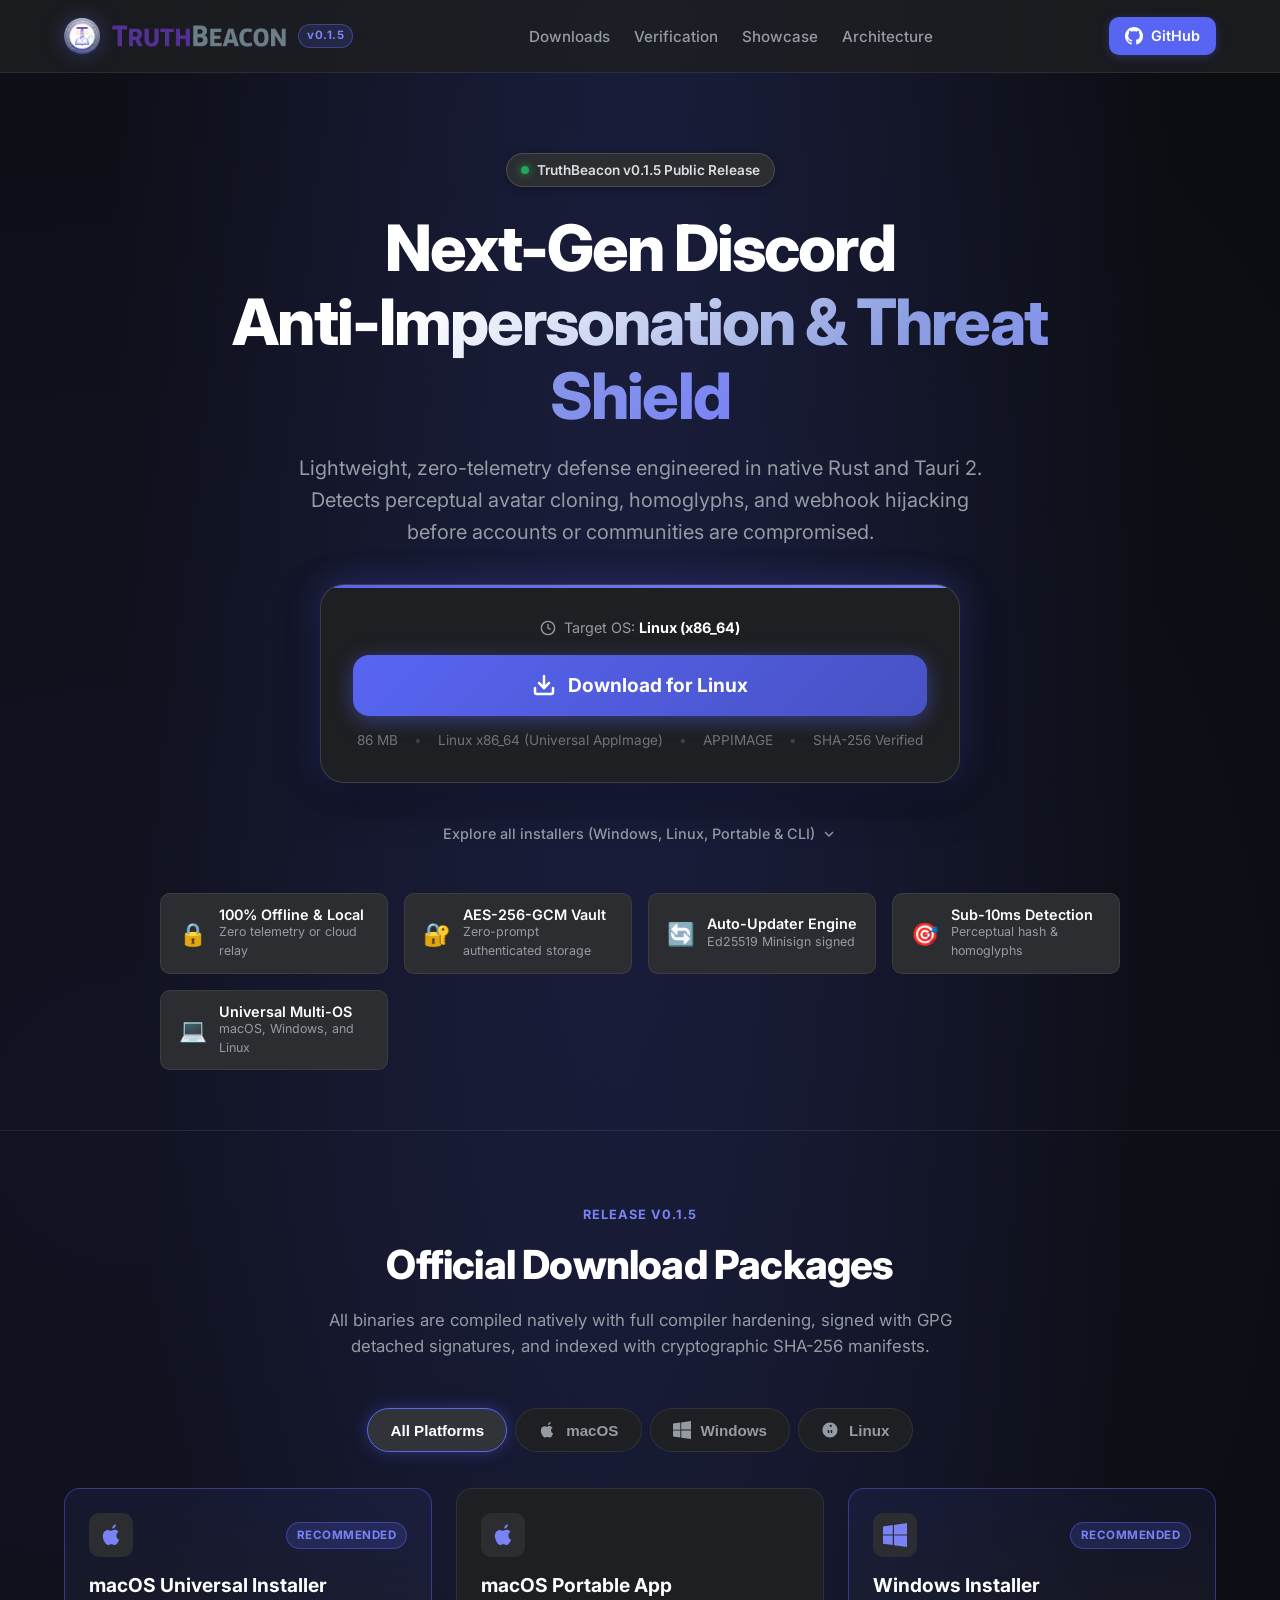
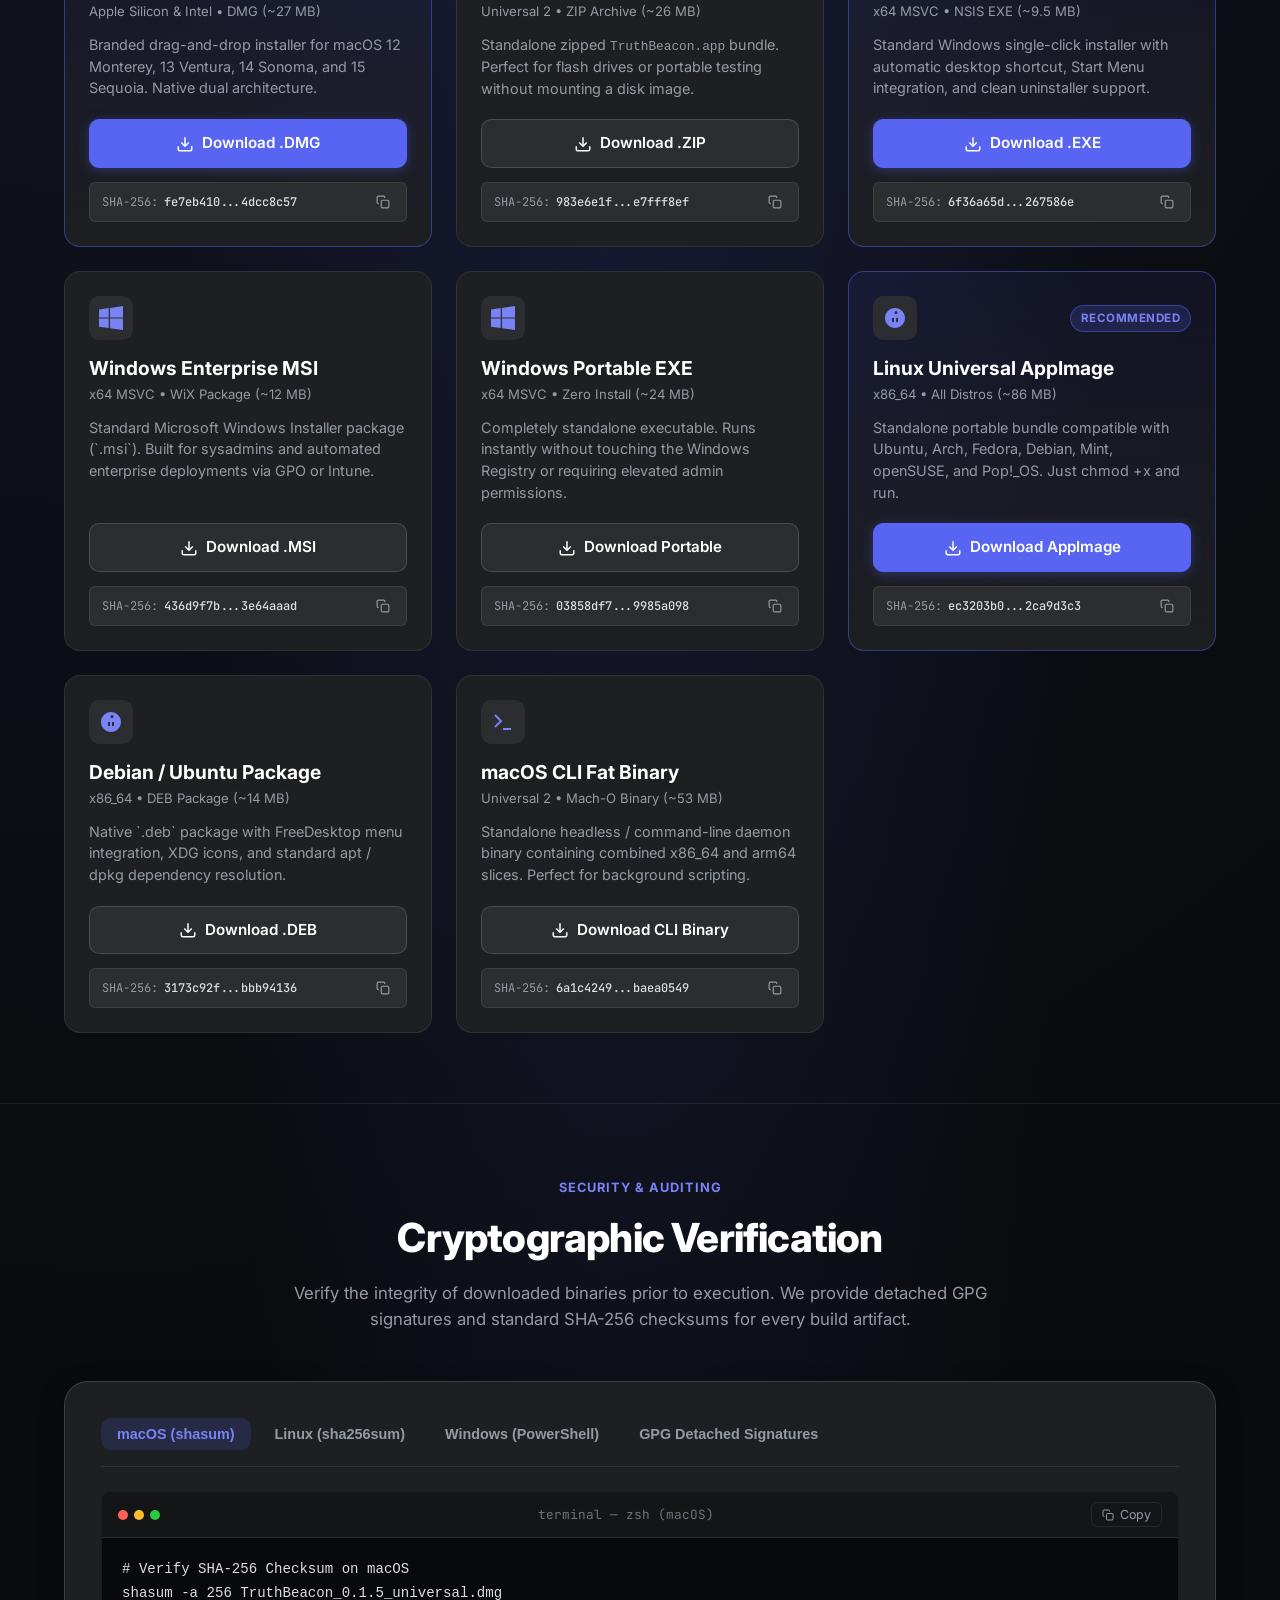
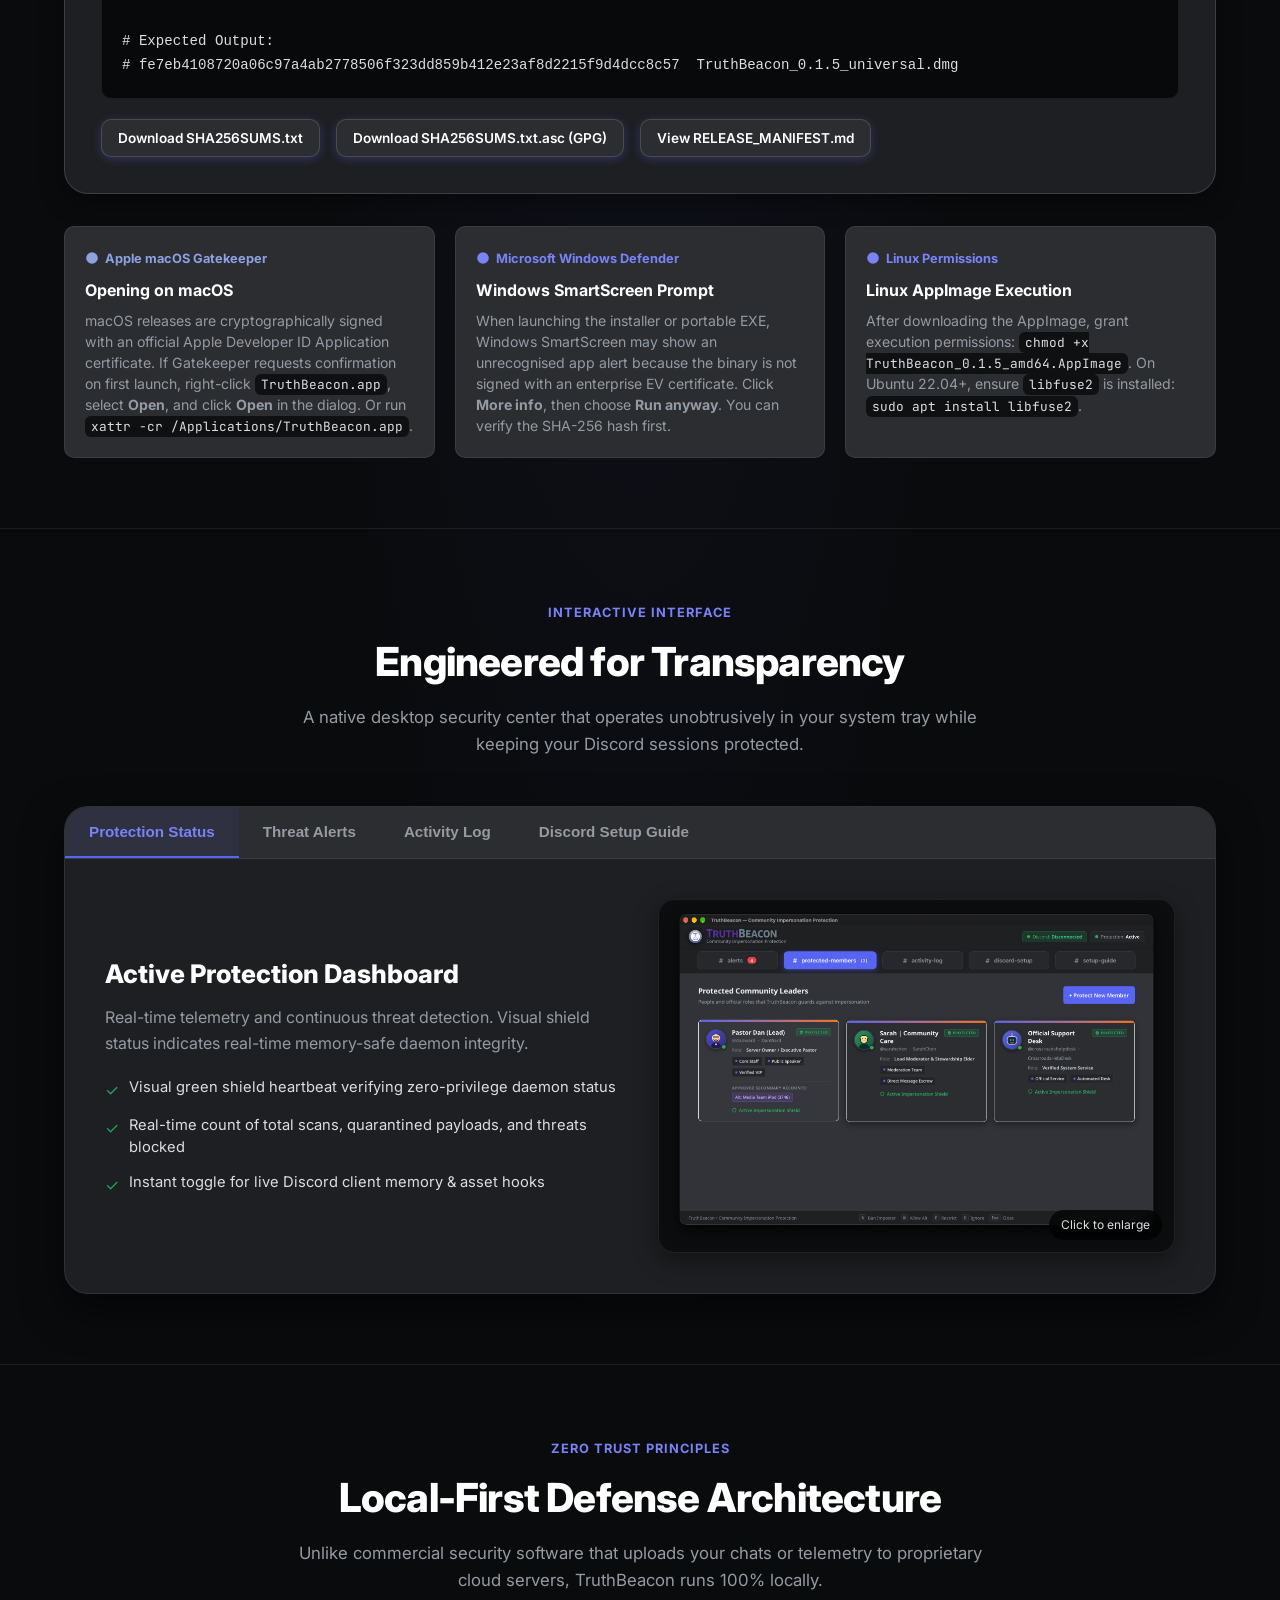
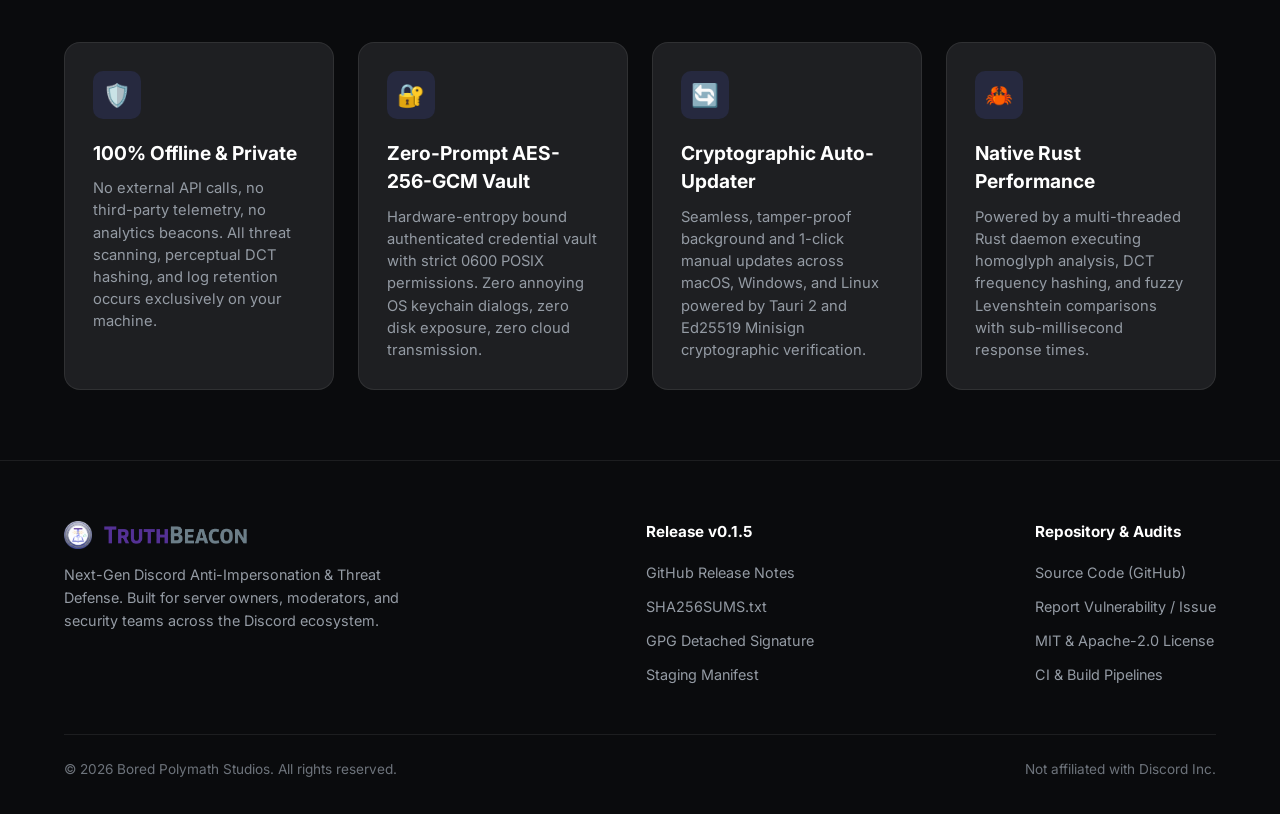
==== commit c83d91ed: "chore(release): bump version to v0.1.5, modernize UI for AES-256-GCM vault and auto-updater, and syn" ====
--- a/website/index.html
+++ b/website/index.html
@@ -6,7 +6,7 @@
   <meta name="viewport" content="width=device-width, initial-scale=1.0">
   <title>TruthBeacon — Official Downloads & Next-Gen Discord Security</title>
   <meta name="description"
-    content="Official downloads for TruthBeacon v0.1.4 across macOS, Windows, and Linux. Zero-telemetry, memory-safe Discord anti-impersonation and threat defense engineered in Rust and Tauri 2.">
+    content="Official downloads for TruthBeacon v0.1.5 across macOS, Windows, and Linux. Zero-telemetry, memory-safe Discord anti-impersonation and threat defense engineered in Rust and Tauri 2.">
   <meta name="keywords"
     content="TruthBeacon, Discord security, anti-impersonation, anti-token-theft, homoglyph detection, avatar clone detection, Tauri, Rust, download, macOS, Windows, Linux">
   <meta name="author" content="Bored Polymath Studios">
@@ -16,7 +16,7 @@
   <meta property="og:url" content="https://boredpolymath.github.io/truth-beacon/">
   <meta property="og:title" content="TruthBeacon — Official Downloads & Discord Threat Defense">
   <meta property="og:description"
-    content="Next-Gen Discord Anti-Impersonation & Threat Shield. Download TruthBeacon v0.1.4 for macOS, Windows, and Linux.">
+    content="Next-Gen Discord Anti-Impersonation & Threat Shield. Download TruthBeacon v0.1.5 for macOS, Windows, and Linux.">
   <meta property="og:image" content="https://boredpolymath.github.io/truth-beacon/assets/screenshot_protected.png">
 
   <!-- Twitter -->
@@ -24,7 +24,7 @@
   <meta property="twitter:url" content="https://boredpolymath.github.io/truth-beacon/">
   <meta property="twitter:title" content="TruthBeacon — Official Downloads & Discord Threat Defense">
   <meta property="twitter:description"
-    content="Download TruthBeacon v0.1.4 for macOS, Windows, and Linux. 100% offline, zero-telemetry defense engineered in Rust and Tauri 2.">
+    content="Download TruthBeacon v0.1.5 for macOS, Windows, and Linux. 100% offline, zero-telemetry defense engineered in Rust and Tauri 2.">
   <meta property="twitter:image" content="https://boredpolymath.github.io/truth-beacon/assets/screenshot_protected.png">
 
   <!-- Favicon -->
@@ -50,7 +50,7 @@
       <a href="#" class="nav-brand" id="nav-brand-link">
         <img src="assets/truthbeacon_emblem.png" alt="TruthBeacon Emblem" class="brand-emblem" id="brand-emblem-img">
         <img src="assets/truthbeacon_wordmark.png" alt="TruthBeacon" class="brand-wordmark-img" id="brand-wordmark-img">
-        <span class="brand-badge" id="nav-version-badge">v0.1.4</span>
+        <span class="brand-badge" id="nav-version-badge">v0.1.5</span>
       </a>
 
       <nav>
@@ -81,7 +81,7 @@
       <div class="container">
         <div class="hero-tag-wrap" id="hero-tag-wrap">
           <span class="hero-tag-pulse"></span>
-          <span>TruthBeacon v0.1.4 Public Release</span>
+          <span>TruthBeacon v0.1.5 Public Release</span>
         </div>
 
         <h1 class="hero-title" id="hero-title">
@@ -104,7 +104,7 @@
             <span>Target OS: <strong class="detected-os-name" id="hero-detected-os">macOS (Universal 2)</strong></span>
           </div>
 
-          <a href="https://github.com/boredpolymath/truth-beacon/releases/download/v0.1.4/TruthBeacon_0.1.4_universal.dmg"
+          <a href="https://github.com/boredpolymath/truth-beacon/releases/download/v0.1.5/TruthBeacon_0.1.5_universal.dmg"
             class="btn-primary-download" id="hero-primary-download-btn">
             <svg width="24" height="24" viewBox="0 0 24 24" fill="none" stroke="currentColor" stroke-width="2.5"
               stroke-linecap="round" stroke-linejoin="round">
@@ -144,11 +144,18 @@
               <div class="highlight-text-sub">Zero telemetry or cloud relay</div>
             </div>
           </div>
-          <div class="highlight-pill" id="pill-engine">
-            <div class="highlight-icon">⚡</div>
+          <div class="highlight-pill" id="pill-vault">
+            <div class="highlight-icon">🔐</div>
             <div>
-              <div class="highlight-text-title">Tauri 2 + Pure Rust</div>
-              <div class="highlight-text-sub">Zero unvetted npm blobs</div>
+              <div class="highlight-text-title">AES-256-GCM Vault</div>
+              <div class="highlight-text-sub">Zero-prompt authenticated storage</div>
+            </div>
+          </div>
+          <div class="highlight-pill" id="pill-updater">
+            <div class="highlight-icon">🔄</div>
+            <div>
+              <div class="highlight-text-title">Auto-Updater Engine</div>
+              <div class="highlight-text-sub">Ed25519 Minisign signed</div>
             </div>
           </div>
           <div class="highlight-pill" id="pill-detection">
@@ -173,7 +180,7 @@
     <section class="section" id="downloads">
       <div class="container">
         <div class="section-header">
-          <span class="section-tag">Release v0.1.4</span>
+          <span class="section-tag">Release v0.1.5</span>
           <h2 class="section-title">Official Download Packages</h2>
           <p class="section-desc">
             All binaries are compiled natively with full compiler hardening, signed with GPG detached signatures, and
@@ -231,7 +238,7 @@
               Branded drag-and-drop installer for macOS 12 Monterey, 13 Ventura, 14 Sonoma, and 15 Sequoia. Native dual
               architecture.
             </p>
-            <a href="https://github.com/boredpolymath/truth-beacon/releases/download/v0.1.4/TruthBeacon_0.1.4_universal.dmg"
+            <a href="https://github.com/boredpolymath/truth-beacon/releases/download/v0.1.5/TruthBeacon_0.1.5_universal.dmg"
               class="card-btn-download" id="btn-download-mac-dmg">
               <svg width="18" height="18" viewBox="0 0 24 24" fill="none" stroke="currentColor" stroke-width="2">
                 <path d="M21 15v4a2 2 0 0 1-2 2H5a2 2 0 0 1-2-2v-4" />
@@ -241,12 +248,12 @@
               <span>Download .DMG</span>
             </a>
             <div class="checksum-box">
-              <div class="checksum-content" title="9cba989294ef569443f5e26bb71fa7809df7e9b0fb27b68fa3a43d21cef8029c">
+              <div class="checksum-content" title="fe7eb4108720a06c97a4ab2778506f323dd859b412e23af8d2215f9d4dcc8c57">
                 <span>SHA-256:</span>
-                <span class="checksum-hash">1a7f83b2...107c5f94</span>
+                <span class="checksum-hash">fe7eb410...4dcc8c57</span>
               </div>
               <button type="button" class="btn-copy-checksum"
-                data-hash="9cba989294ef569443f5e26bb71fa7809df7e9b0fb27b68fa3a43d21cef8029c"
+                data-hash="fe7eb4108720a06c97a4ab2778506f323dd859b412e23af8d2215f9d4dcc8c57"
                 title="Copy SHA-256 Checksum" id="btn-copy-mac-dmg">
                 <svg width="14" height="14" viewBox="0 0 24 24" fill="none" stroke="currentColor" stroke-width="2">
                   <rect x="9" y="9" width="13" height="13" rx="2" ry="2" />
@@ -274,7 +281,7 @@
               Standalone zipped <code style="font-size:0.8rem">TruthBeacon.app</code> bundle. Perfect for flash drives
               or portable testing without mounting a disk image.
             </p>
-            <a href="https://github.com/boredpolymath/truth-beacon/releases/download/v0.1.4/TruthBeacon_0.1.4_macos_universal.zip"
+            <a href="https://github.com/boredpolymath/truth-beacon/releases/download/v0.1.5/TruthBeacon_0.1.5_macos_universal.zip"
               class="card-btn-download" id="btn-download-mac-zip">
               <svg width="18" height="18" viewBox="0 0 24 24" fill="none" stroke="currentColor" stroke-width="2">
                 <path d="M21 15v4a2 2 0 0 1-2 2H5a2 2 0 0 1-2-2v-4" />
@@ -284,12 +291,12 @@
               <span>Download .ZIP</span>
             </a>
             <div class="checksum-box">
-              <div class="checksum-content" title="f72e2fe3c68236f047ff82612688fb33651e95f198373cbe8389cc377c854537">
+              <div class="checksum-content" title="983e6e1f4a92213fdda88f285fdb61c3d4707ab09e76d4d987e6a0c0e7fff8ef">
                 <span>SHA-256:</span>
-                <span class="checksum-hash">f72e2fe3...c854537</span>
+                <span class="checksum-hash">983e6e1f...e7fff8ef</span>
               </div>
               <button type="button" class="btn-copy-checksum"
-                data-hash="f72e2fe3c68236f047ff82612688fb33651e95f198373cbe8389cc377c854537"
+                data-hash="983e6e1f4a92213fdda88f285fdb61c3d4707ab09e76d4d987e6a0c0e7fff8ef"
                 title="Copy SHA-256 Checksum" id="btn-copy-mac-zip">
                 <svg width="14" height="14" viewBox="0 0 24 24" fill="none" stroke="currentColor" stroke-width="2">
                   <rect x="9" y="9" width="13" height="13" rx="2" ry="2" />
@@ -318,7 +325,7 @@
               Standard Windows single-click installer with automatic desktop shortcut, Start Menu integration, and clean
               uninstaller support.
             </p>
-            <a href="https://github.com/boredpolymath/truth-beacon/releases/download/v0.1.4/TruthBeacon_0.1.4_x64-setup.exe"
+            <a href="https://github.com/boredpolymath/truth-beacon/releases/download/v0.1.5/TruthBeacon_0.1.5_x64-setup.exe"
               class="card-btn-download" id="btn-download-win-exe">
               <svg width="18" height="18" viewBox="0 0 24 24" fill="none" stroke="currentColor" stroke-width="2">
                 <path d="M21 15v4a2 2 0 0 1-2 2H5a2 2 0 0 1-2-2v-4" />
@@ -361,7 +368,7 @@
               Standard Microsoft Windows Installer package (`.msi`). Built for sysadmins and automated enterprise
               deployments via GPO or Intune.
             </p>
-            <a href="https://github.com/boredpolymath/truth-beacon/releases/download/v0.1.4/TruthBeacon_0.1.4_x64_en-US.msi"
+            <a href="https://github.com/boredpolymath/truth-beacon/releases/download/v0.1.5/TruthBeacon_0.1.5_x64_en-US.msi"
               class="card-btn-download" id="btn-download-win-msi">
               <svg width="18" height="18" viewBox="0 0 24 24" fill="none" stroke="currentColor" stroke-width="2">
                 <path d="M21 15v4a2 2 0 0 1-2 2H5a2 2 0 0 1-2-2v-4" />
@@ -404,7 +411,7 @@
               Completely standalone executable. Runs instantly without touching the Windows Registry or requiring
               elevated admin permissions.
             </p>
-            <a href="https://github.com/boredpolymath/truth-beacon/releases/download/v0.1.4/TruthBeacon-Portable.exe"
+            <a href="https://github.com/boredpolymath/truth-beacon/releases/download/v0.1.5/TruthBeacon-Portable.exe"
               class="card-btn-download" id="btn-download-win-portable">
               <svg width="18" height="18" viewBox="0 0 24 24" fill="none" stroke="currentColor" stroke-width="2">
                 <path d="M21 15v4a2 2 0 0 1-2 2H5a2 2 0 0 1-2-2v-4" />
@@ -448,7 +455,7 @@
               Standalone portable bundle compatible with Ubuntu, Arch, Fedora, Debian, Mint, openSUSE, and Pop!_OS. Just
               chmod +x and run.
             </p>
-            <a href="https://github.com/boredpolymath/truth-beacon/releases/download/v0.1.4/TruthBeacon_0.1.4_amd64.AppImage"
+            <a href="https://github.com/boredpolymath/truth-beacon/releases/download/v0.1.5/TruthBeacon_0.1.5_amd64.AppImage"
               class="card-btn-download" id="btn-download-linux-appimage">
               <svg width="18" height="18" viewBox="0 0 24 24" fill="none" stroke="currentColor" stroke-width="2">
                 <path d="M21 15v4a2 2 0 0 1-2 2H5a2 2 0 0 1-2-2v-4" />
@@ -491,7 +498,7 @@
               Native `.deb` package with FreeDesktop menu integration, XDG icons, and standard apt / dpkg dependency
               resolution.
             </p>
-            <a href="https://github.com/boredpolymath/truth-beacon/releases/download/v0.1.4/TruthBeacon_0.1.4_amd64.deb"
+            <a href="https://github.com/boredpolymath/truth-beacon/releases/download/v0.1.5/TruthBeacon_0.1.5_amd64.deb"
               class="card-btn-download" id="btn-download-linux-deb">
               <svg width="18" height="18" viewBox="0 0 24 24" fill="none" stroke="currentColor" stroke-width="2">
                 <path d="M21 15v4a2 2 0 0 1-2 2H5a2 2 0 0 1-2-2v-4" />
@@ -534,7 +541,7 @@
               Standalone headless / command-line daemon binary containing combined x86_64 and arm64 slices. Perfect for
               background scripting.
             </p>
-            <a href="https://github.com/boredpolymath/truth-beacon/releases/download/v0.1.4/truth-beacon-universal"
+            <a href="https://github.com/boredpolymath/truth-beacon/releases/download/v0.1.5/truth-beacon-universal"
               class="card-btn-download" id="btn-download-mac-bin">
               <svg width="18" height="18" viewBox="0 0 24 24" fill="none" stroke="currentColor" stroke-width="2">
                 <path d="M21 15v4a2 2 0 0 1-2 2H5a2 2 0 0 1-2-2v-4" />
@@ -544,12 +551,12 @@
               <span>Download CLI Binary</span>
             </a>
             <div class="checksum-box">
-              <div class="checksum-content" title="718dfae41e44a7c60bf7ea4b40ee6fbe3e0767da86619a697aa758d8a7e1f53a">
+              <div class="checksum-content" title="6a1c4249b2250e09660b1f69c0349d2dbffa08e2a66fd02a90581f00baea0549">
                 <span>SHA-256:</span>
-                <span class="checksum-hash">718dfae4...a7e1f53a</span>
+                <span class="checksum-hash">6a1c4249...baea0549</span>
               </div>
               <button type="button" class="btn-copy-checksum"
-                data-hash="718dfae41e44a7c60bf7ea4b40ee6fbe3e0767da86619a697aa758d8a7e1f53a"
+                data-hash="6a1c4249b2250e09660b1f69c0349d2dbffa08e2a66fd02a90581f00baea0549"
                 title="Copy SHA-256 Checksum" id="btn-copy-mac-bin">
                 <svg width="14" height="14" viewBox="0 0 24 24" fill="none" stroke="currentColor" stroke-width="2">
                   <rect x="9" y="9" width="13" height="13" rx="2" ry="2" />
@@ -605,27 +612,27 @@
             </div>
             <div class="terminal-body">
               <pre><code id="verify-code-content"># Verify SHA-256 Checksum on macOS
-shasum -a 256 TruthBeacon_0.1.4_universal.dmg
+shasum -a 256 TruthBeacon_0.1.5_universal.dmg
 
 # Expected Output:
-# 6a52085d428e08c020924a86d1bcee5b8370e3a68a83e45851fe8f2962af5b13  TruthBeacon_0.1.4_universal.dmg</code></pre>
+# fe7eb4108720a06c97a4ab2778506f323dd859b412e23af8d2215f9d4dcc8c57  TruthBeacon_0.1.5_universal.dmg</code></pre>
             </div>
           </div>
 
           <div style="margin-top: 20px; display: flex; gap: 16px; flex-wrap: wrap;">
-            <a href="https://github.com/boredpolymath/truth-beacon/releases/download/v0.1.4/SHA256SUMS.txt"
+            <a href="https://github.com/boredpolymath/truth-beacon/releases/download/v0.1.5/SHA256SUMS.txt"
               target="_blank" class="nav-cta"
               style="background:var(--bg-card); border:1px solid var(--border-medium); font-size:0.85rem;"
               id="link-download-sha-txt">
               Download SHA256SUMS.txt
             </a>
-            <a href="https://github.com/boredpolymath/truth-beacon/releases/download/v0.1.4/SHA256SUMS.txt.asc"
+            <a href="https://github.com/boredpolymath/truth-beacon/releases/download/v0.1.5/SHA256SUMS.txt.asc"
               target="_blank" class="nav-cta"
               style="background:var(--bg-card); border:1px solid var(--border-medium); font-size:0.85rem;"
               id="link-download-sha-asc">
               Download SHA256SUMS.txt.asc (GPG)
             </a>
-            <a href="https://github.com/boredpolymath/truth-beacon/releases/download/v0.1.4/RELEASE_MANIFEST.md"
+            <a href="https://github.com/boredpolymath/truth-beacon/releases/download/v0.1.5/RELEASE_MANIFEST.md"
               target="_blank" class="nav-cta"
               style="background:var(--bg-card); border:1px solid var(--border-medium); font-size:0.85rem;"
               id="link-download-manifest">
@@ -677,7 +684,7 @@
             <h4>Linux AppImage Execution</h4>
             <p>
               After downloading the AppImage, grant execution permissions:
-              <code>chmod +x TruthBeacon_0.1.4_amd64.AppImage</code>. On Ubuntu 22.04+, ensure <code>libfuse2</code> is
+              <code>chmod +x TruthBeacon_0.1.5_amd64.AppImage</code>. On Ubuntu 22.04+, ensure <code>libfuse2</code> is
               installed: <code>sudo apt install libfuse2</code>.
             </p>
           </div>
@@ -758,12 +765,21 @@
             </p>
           </div>
 
-          <div class="pillar-card" id="pillar-npm">
-            <div class="pillar-icon-box">📦</div>
-            <h3>Zero-npm Webview</h3>
+          <div class="pillar-card" id="pillar-vault">
+            <div class="pillar-icon-box">🔐</div>
+            <h3>Zero-Prompt AES-256-GCM Vault</h3>
             <p>
-              Zero dependency on npm runtime blobs or Node.js runtime vulnerabilities. Built with standard semantic
-              HTML, CSS, and Tauri 2 OS webviews for absolute supply-chain integrity.
+              Hardware-entropy bound authenticated credential vault with strict 0600 POSIX permissions. Zero annoying OS
+              keychain dialogs, zero disk exposure, zero cloud transmission.
+            </p>
+          </div>
+
+          <div class="pillar-card" id="pillar-updater">
+            <div class="pillar-icon-box">🔄</div>
+            <h3>Cryptographic Auto-Updater</h3>
+            <p>
+              Seamless, tamper-proof background and 1-click manual updates across macOS, Windows, and Linux powered by Tauri 2
+              and Ed25519 Minisign cryptographic verification.
             </p>
           </div>
 
@@ -773,15 +789,6 @@
             <p>
               Powered by a multi-threaded Rust daemon executing homoglyph analysis, DCT frequency hashing, and fuzzy
               Levenshtein comparisons with sub-millisecond response times.
-            </p>
-          </div>
-
-          <div class="pillar-card" id="pillar-reproducible">
-            <div class="pillar-icon-box">📜</div>
-            <h3>Open Source & Auditable</h3>
-            <p>
-              Dual-licensed under MIT and Apache-2.0. Complete test suites with 100% test pass rate, license compliance
-              audits, and adversarial red-team simulations verifiable on GitHub.
             </p>
           </div>
         </div>
@@ -816,15 +823,15 @@
         </div>
 
         <div class="footer-nav-col">
-          <h4>Release v0.1.4</h4>
+          <h4>Release v0.1.5</h4>
           <ul class="footer-links">
-            <li><a href="https://github.com/boredpolymath/truth-beacon/releases/tag/v0.1.4" target="_blank"
+            <li><a href="https://github.com/boredpolymath/truth-beacon/releases/tag/v0.1.5" target="_blank"
                 class="footer-link">GitHub Release Notes</a></li>
-            <li><a href="https://github.com/boredpolymath/truth-beacon/releases/download/v0.1.4/SHA256SUMS.txt"
+            <li><a href="https://github.com/boredpolymath/truth-beacon/releases/download/v0.1.5/SHA256SUMS.txt"
                 target="_blank" class="footer-link">SHA256SUMS.txt</a></li>
-            <li><a href="https://github.com/boredpolymath/truth-beacon/releases/download/v0.1.4/SHA256SUMS.txt.asc"
+            <li><a href="https://github.com/boredpolymath/truth-beacon/releases/download/v0.1.5/SHA256SUMS.txt.asc"
                 target="_blank" class="footer-link">GPG Detached Signature</a></li>
-            <li><a href="https://github.com/boredpolymath/truth-beacon/releases/download/v0.1.4/RELEASE_MANIFEST.md"
+            <li><a href="https://github.com/boredpolymath/truth-beacon/releases/download/v0.1.5/RELEASE_MANIFEST.md"
                 target="_blank" class="footer-link">Staging Manifest</a></li>
           </ul>
         </div>
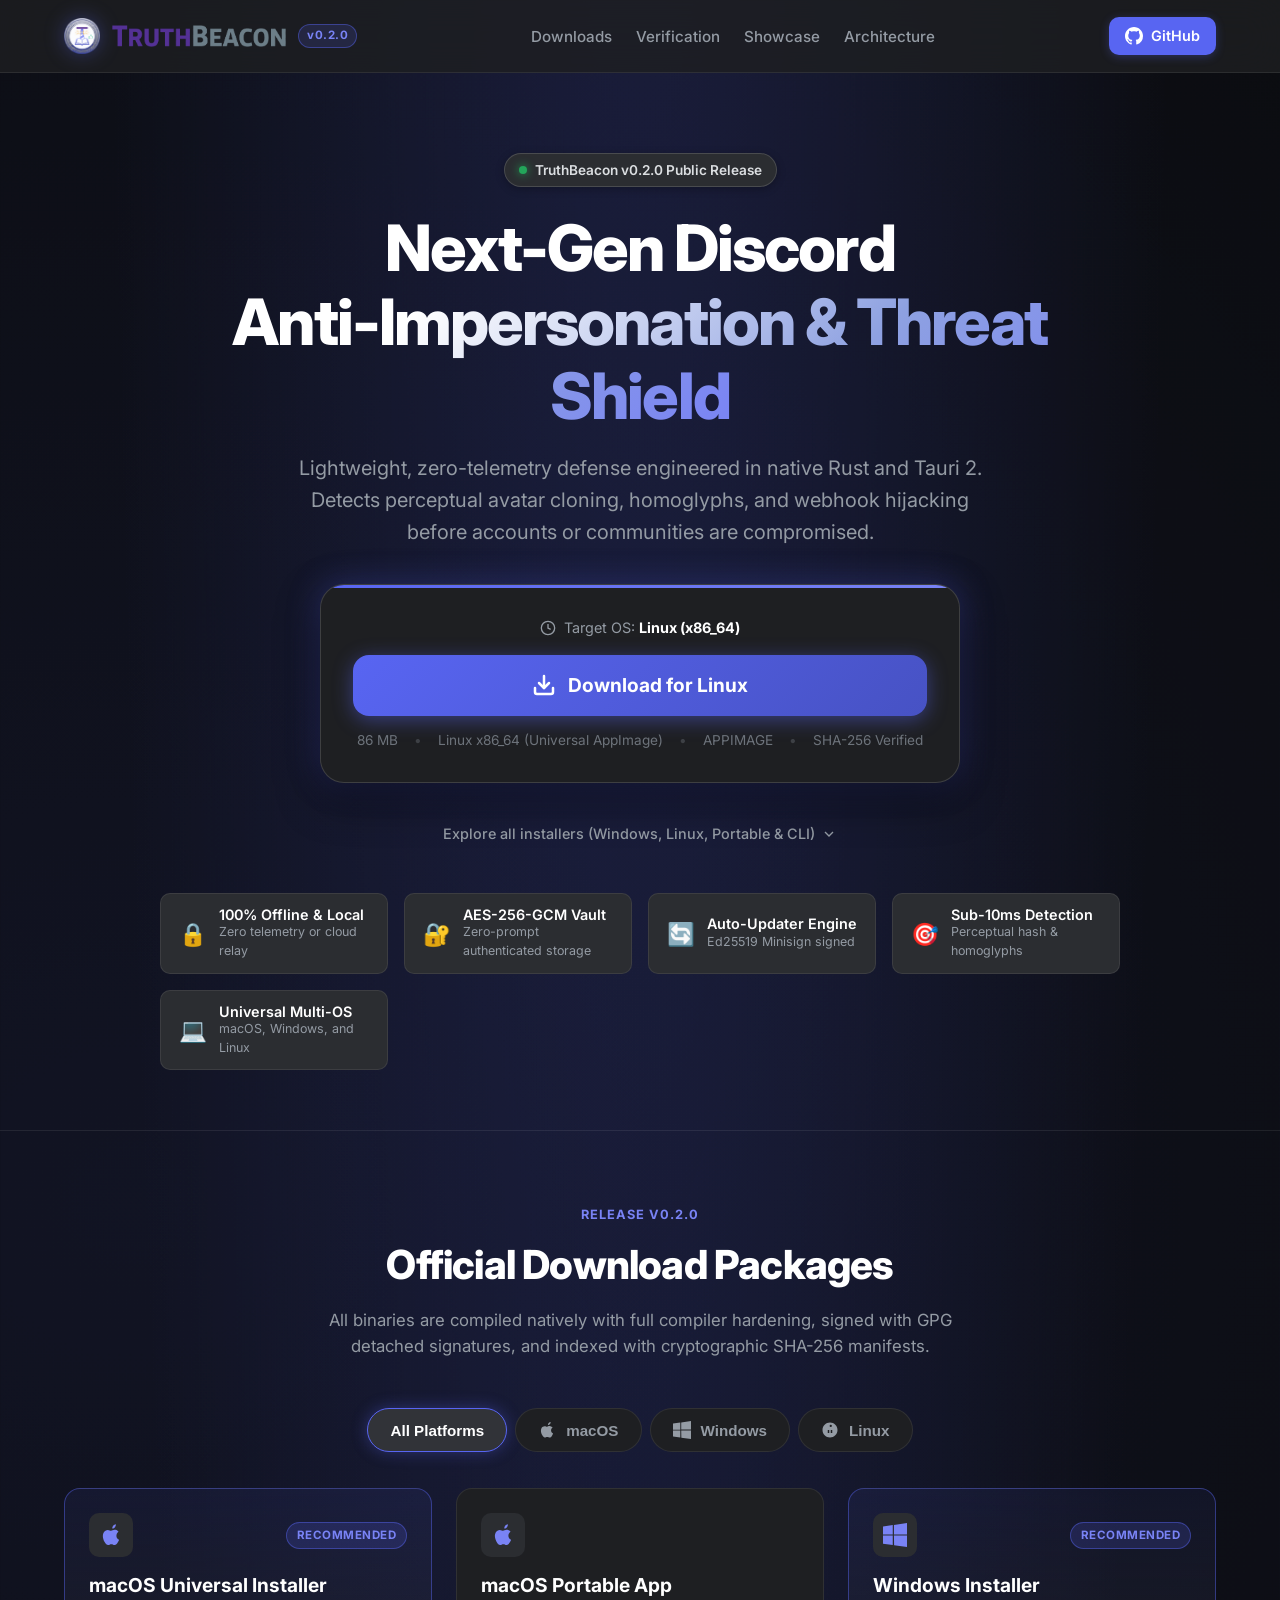
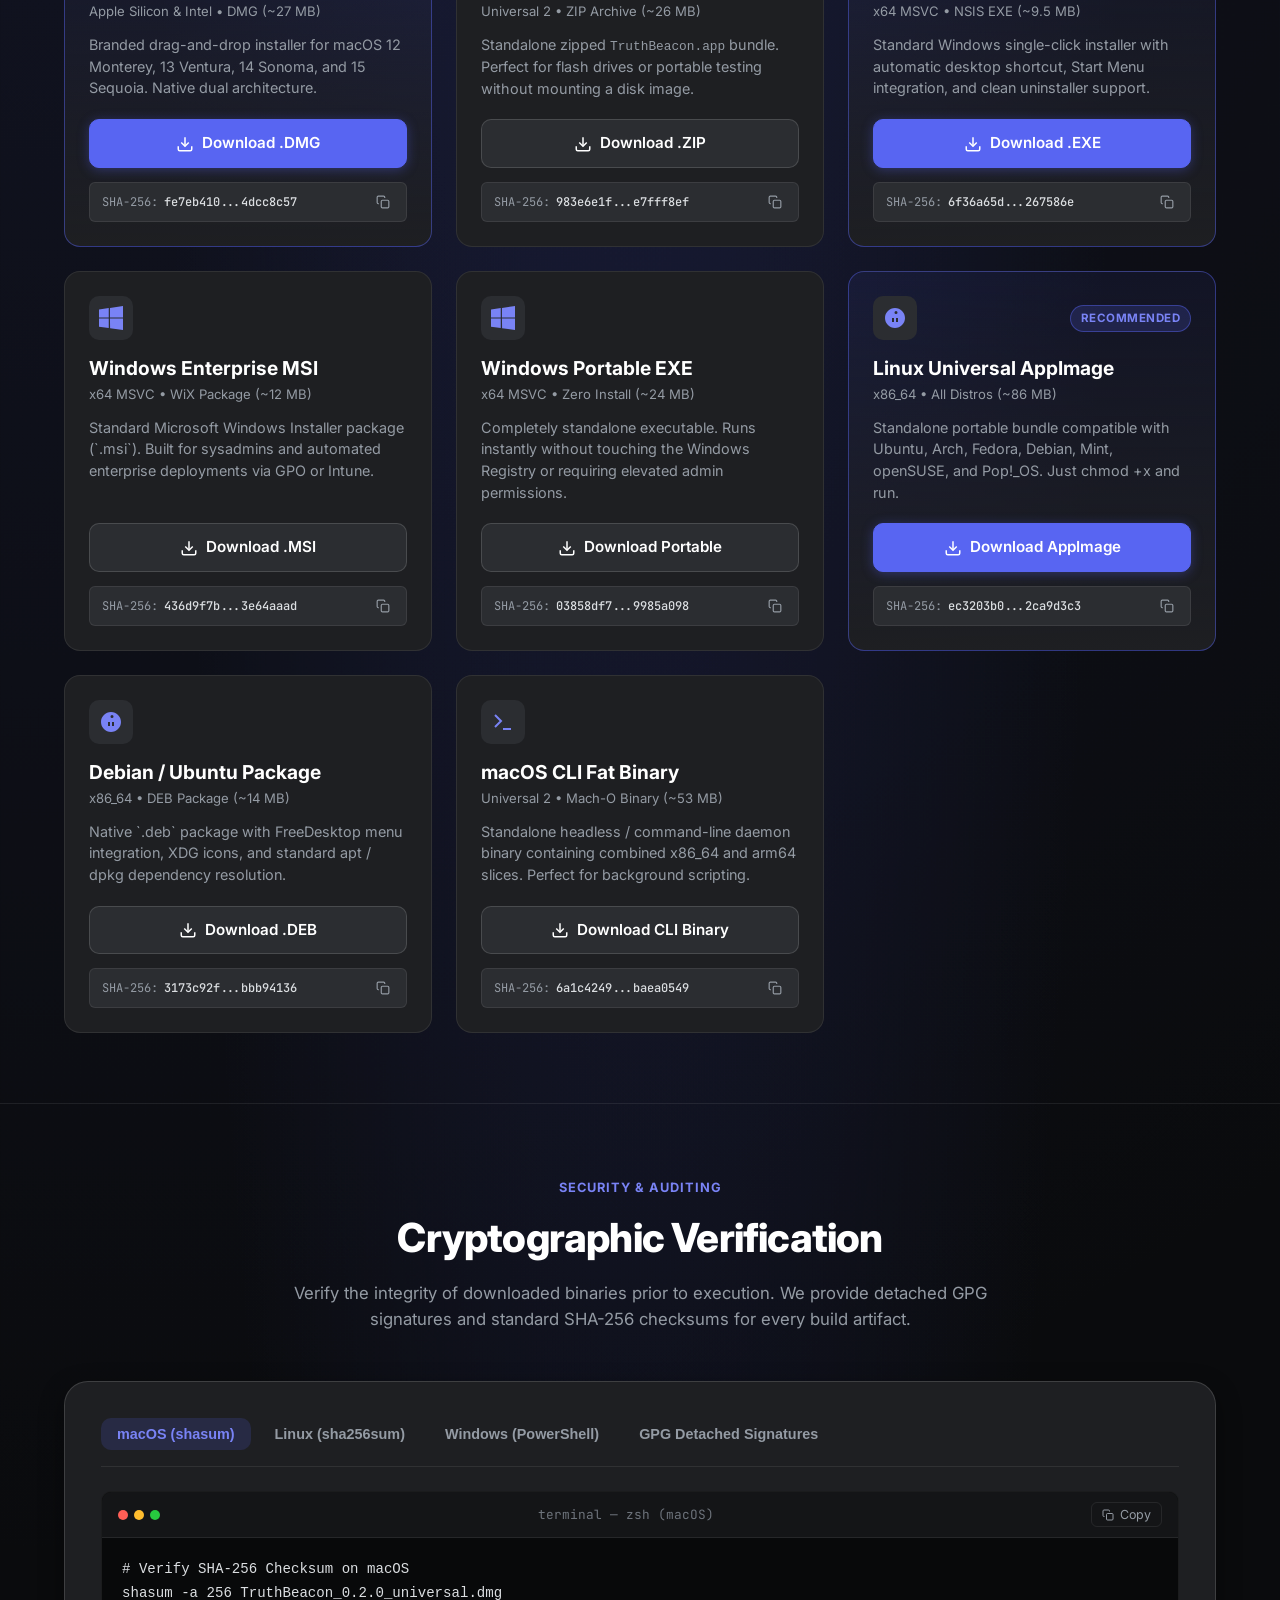
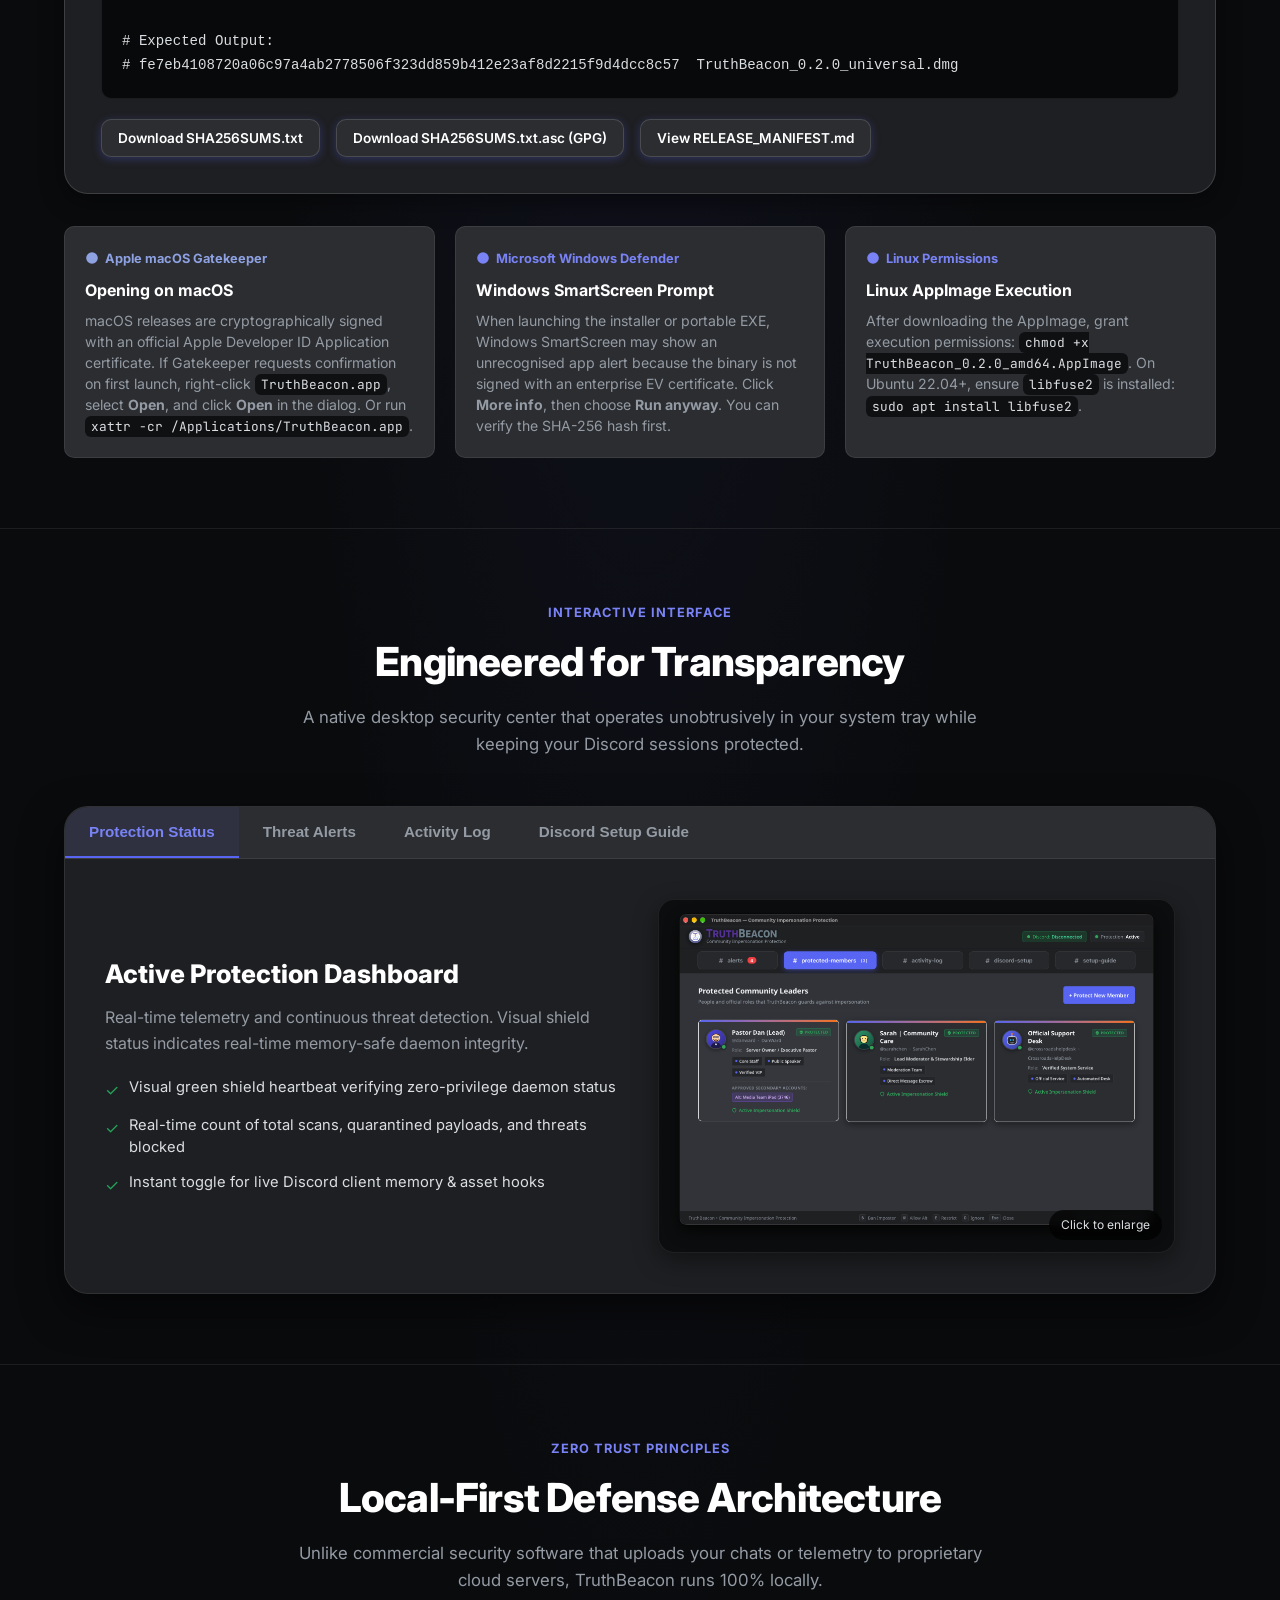
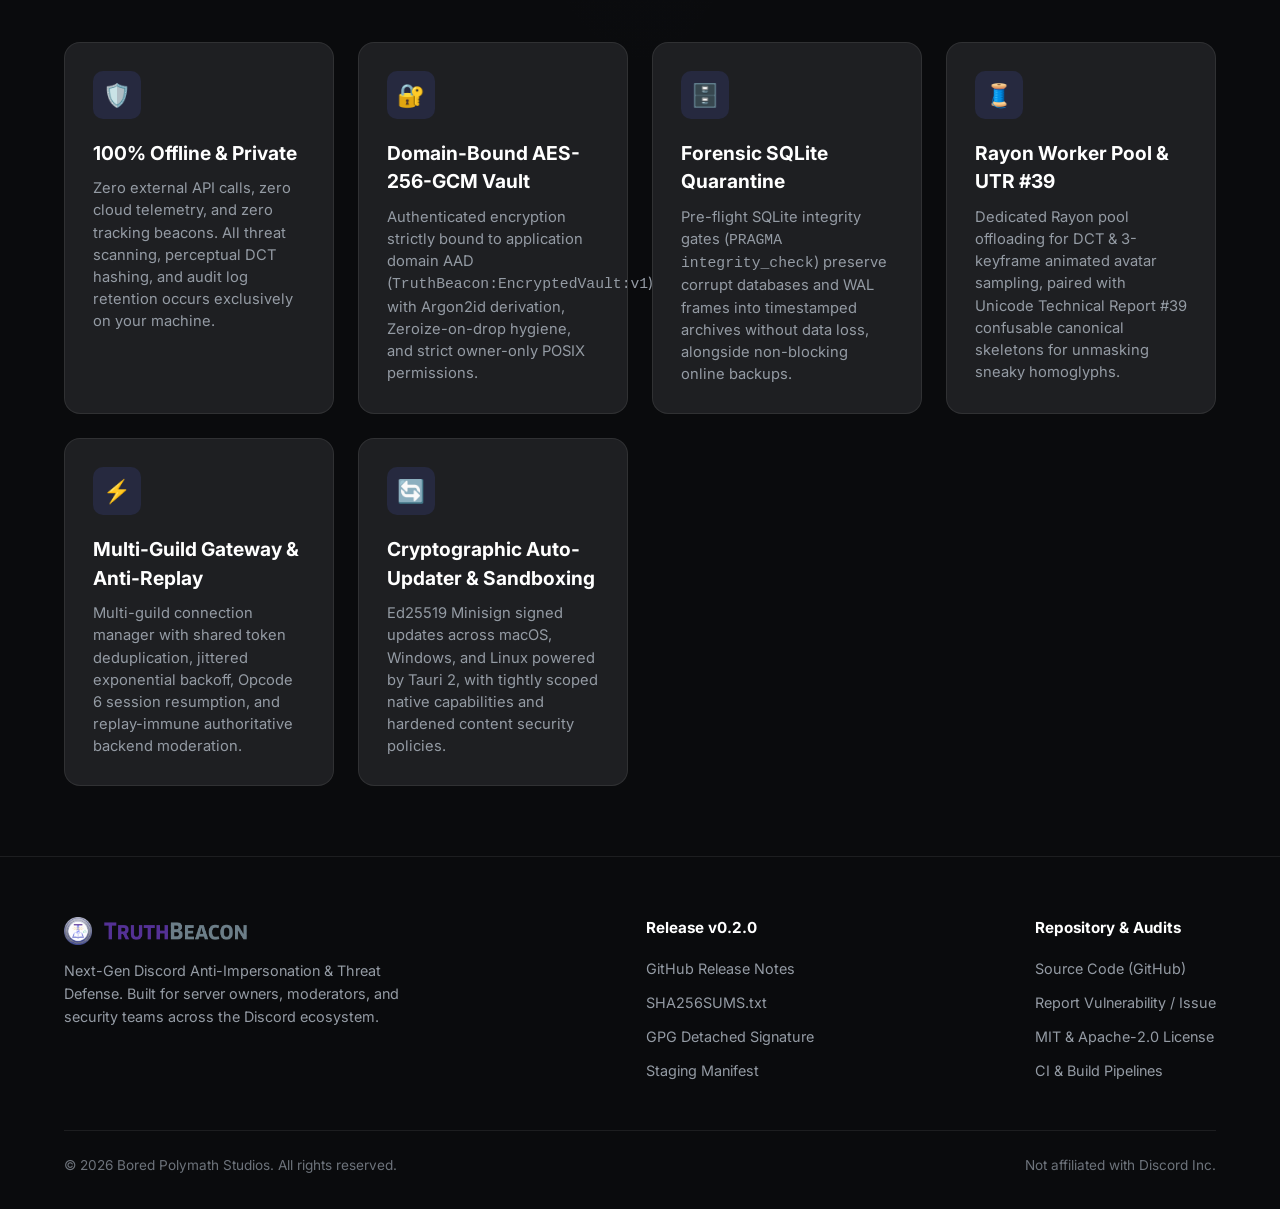
==== commit ef7408a3: "chore(website): update website, release manifests, and download catalogs for v0.2.0" ====
--- a/website/index.html
+++ b/website/index.html
@@ -6,7 +6,7 @@
   <meta name="viewport" content="width=device-width, initial-scale=1.0">
   <title>TruthBeacon — Official Downloads & Next-Gen Discord Security</title>
   <meta name="description"
-    content="Official downloads for TruthBeacon v0.1.5 across macOS, Windows, and Linux. Zero-telemetry, memory-safe Discord anti-impersonation and threat defense engineered in Rust and Tauri 2.">
+    content="Official downloads for TruthBeacon v0.2.0 across macOS, Windows, and Linux. Zero-telemetry, memory-safe Discord anti-impersonation and threat defense engineered in Rust and Tauri 2.">
   <meta name="keywords"
     content="TruthBeacon, Discord security, anti-impersonation, anti-token-theft, homoglyph detection, avatar clone detection, Tauri, Rust, download, macOS, Windows, Linux">
   <meta name="author" content="Bored Polymath Studios">
@@ -16,7 +16,7 @@
   <meta property="og:url" content="https://boredpolymath.github.io/truth-beacon/">
   <meta property="og:title" content="TruthBeacon — Official Downloads & Discord Threat Defense">
   <meta property="og:description"
-    content="Next-Gen Discord Anti-Impersonation & Threat Shield. Download TruthBeacon v0.1.5 for macOS, Windows, and Linux.">
+    content="Next-Gen Discord Anti-Impersonation & Threat Shield. Download TruthBeacon v0.2.0 for macOS, Windows, and Linux.">
   <meta property="og:image" content="https://boredpolymath.github.io/truth-beacon/assets/screenshot_protected.png">
 
   <!-- Twitter -->
@@ -24,7 +24,7 @@
   <meta property="twitter:url" content="https://boredpolymath.github.io/truth-beacon/">
   <meta property="twitter:title" content="TruthBeacon — Official Downloads & Discord Threat Defense">
   <meta property="twitter:description"
-    content="Download TruthBeacon v0.1.5 for macOS, Windows, and Linux. 100% offline, zero-telemetry defense engineered in Rust and Tauri 2.">
+    content="Download TruthBeacon v0.2.0 for macOS, Windows, and Linux. 100% offline, zero-telemetry defense engineered in Rust and Tauri 2.">
   <meta property="twitter:image" content="https://boredpolymath.github.io/truth-beacon/assets/screenshot_protected.png">
 
   <!-- Favicon -->
@@ -50,7 +50,7 @@
       <a href="#" class="nav-brand" id="nav-brand-link">
         <img src="assets/truthbeacon_emblem.png" alt="TruthBeacon Emblem" class="brand-emblem" id="brand-emblem-img">
         <img src="assets/truthbeacon_wordmark.png" alt="TruthBeacon" class="brand-wordmark-img" id="brand-wordmark-img">
-        <span class="brand-badge" id="nav-version-badge">v0.1.5</span>
+        <span class="brand-badge" id="nav-version-badge">v0.2.0</span>
       </a>
 
       <nav>
@@ -81,7 +81,7 @@
       <div class="container">
         <div class="hero-tag-wrap" id="hero-tag-wrap">
           <span class="hero-tag-pulse"></span>
-          <span>TruthBeacon v0.1.5 Public Release</span>
+          <span>TruthBeacon v0.2.0 Public Release</span>
         </div>
 
         <h1 class="hero-title" id="hero-title">
@@ -104,7 +104,7 @@
             <span>Target OS: <strong class="detected-os-name" id="hero-detected-os">macOS (Universal 2)</strong></span>
           </div>
 
-          <a href="https://github.com/boredpolymath/truth-beacon/releases/download/v0.1.5/TruthBeacon_0.1.5_universal.dmg"
+          <a href="https://github.com/boredpolymath/truth-beacon/releases/download/v0.2.0/TruthBeacon_0.2.0_universal.dmg"
             class="btn-primary-download" id="hero-primary-download-btn">
             <svg width="24" height="24" viewBox="0 0 24 24" fill="none" stroke="currentColor" stroke-width="2.5"
               stroke-linecap="round" stroke-linejoin="round">
@@ -180,7 +180,7 @@
     <section class="section" id="downloads">
       <div class="container">
         <div class="section-header">
-          <span class="section-tag">Release v0.1.5</span>
+          <span class="section-tag">Release v0.2.0</span>
           <h2 class="section-title">Official Download Packages</h2>
           <p class="section-desc">
             All binaries are compiled natively with full compiler hardening, signed with GPG detached signatures, and
@@ -238,7 +238,7 @@
               Branded drag-and-drop installer for macOS 12 Monterey, 13 Ventura, 14 Sonoma, and 15 Sequoia. Native dual
               architecture.
             </p>
-            <a href="https://github.com/boredpolymath/truth-beacon/releases/download/v0.1.5/TruthBeacon_0.1.5_universal.dmg"
+            <a href="https://github.com/boredpolymath/truth-beacon/releases/download/v0.2.0/TruthBeacon_0.2.0_universal.dmg"
               class="card-btn-download" id="btn-download-mac-dmg">
               <svg width="18" height="18" viewBox="0 0 24 24" fill="none" stroke="currentColor" stroke-width="2">
                 <path d="M21 15v4a2 2 0 0 1-2 2H5a2 2 0 0 1-2-2v-4" />
@@ -281,7 +281,7 @@
               Standalone zipped <code style="font-size:0.8rem">TruthBeacon.app</code> bundle. Perfect for flash drives
               or portable testing without mounting a disk image.
             </p>
-            <a href="https://github.com/boredpolymath/truth-beacon/releases/download/v0.1.5/TruthBeacon_0.1.5_macos_universal.zip"
+            <a href="https://github.com/boredpolymath/truth-beacon/releases/download/v0.2.0/TruthBeacon_0.2.0_macos_universal.zip"
               class="card-btn-download" id="btn-download-mac-zip">
               <svg width="18" height="18" viewBox="0 0 24 24" fill="none" stroke="currentColor" stroke-width="2">
                 <path d="M21 15v4a2 2 0 0 1-2 2H5a2 2 0 0 1-2-2v-4" />
@@ -325,7 +325,7 @@
               Standard Windows single-click installer with automatic desktop shortcut, Start Menu integration, and clean
               uninstaller support.
             </p>
-            <a href="https://github.com/boredpolymath/truth-beacon/releases/download/v0.1.5/TruthBeacon_0.1.5_x64-setup.exe"
+            <a href="https://github.com/boredpolymath/truth-beacon/releases/download/v0.2.0/TruthBeacon_0.2.0_x64-setup.exe"
               class="card-btn-download" id="btn-download-win-exe">
               <svg width="18" height="18" viewBox="0 0 24 24" fill="none" stroke="currentColor" stroke-width="2">
                 <path d="M21 15v4a2 2 0 0 1-2 2H5a2 2 0 0 1-2-2v-4" />
@@ -368,7 +368,7 @@
               Standard Microsoft Windows Installer package (`.msi`). Built for sysadmins and automated enterprise
               deployments via GPO or Intune.
             </p>
-            <a href="https://github.com/boredpolymath/truth-beacon/releases/download/v0.1.5/TruthBeacon_0.1.5_x64_en-US.msi"
+            <a href="https://github.com/boredpolymath/truth-beacon/releases/download/v0.2.0/TruthBeacon_0.2.0_x64_en-US.msi"
               class="card-btn-download" id="btn-download-win-msi">
               <svg width="18" height="18" viewBox="0 0 24 24" fill="none" stroke="currentColor" stroke-width="2">
                 <path d="M21 15v4a2 2 0 0 1-2 2H5a2 2 0 0 1-2-2v-4" />
@@ -411,7 +411,7 @@
               Completely standalone executable. Runs instantly without touching the Windows Registry or requiring
               elevated admin permissions.
             </p>
-            <a href="https://github.com/boredpolymath/truth-beacon/releases/download/v0.1.5/TruthBeacon-Portable.exe"
+            <a href="https://github.com/boredpolymath/truth-beacon/releases/download/v0.2.0/TruthBeacon-Portable.exe"
               class="card-btn-download" id="btn-download-win-portable">
               <svg width="18" height="18" viewBox="0 0 24 24" fill="none" stroke="currentColor" stroke-width="2">
                 <path d="M21 15v4a2 2 0 0 1-2 2H5a2 2 0 0 1-2-2v-4" />
@@ -455,7 +455,7 @@
               Standalone portable bundle compatible with Ubuntu, Arch, Fedora, Debian, Mint, openSUSE, and Pop!_OS. Just
               chmod +x and run.
             </p>
-            <a href="https://github.com/boredpolymath/truth-beacon/releases/download/v0.1.5/TruthBeacon_0.1.5_amd64.AppImage"
+            <a href="https://github.com/boredpolymath/truth-beacon/releases/download/v0.2.0/TruthBeacon_0.2.0_amd64.AppImage"
               class="card-btn-download" id="btn-download-linux-appimage">
               <svg width="18" height="18" viewBox="0 0 24 24" fill="none" stroke="currentColor" stroke-width="2">
                 <path d="M21 15v4a2 2 0 0 1-2 2H5a2 2 0 0 1-2-2v-4" />
@@ -498,7 +498,7 @@
               Native `.deb` package with FreeDesktop menu integration, XDG icons, and standard apt / dpkg dependency
               resolution.
             </p>
-            <a href="https://github.com/boredpolymath/truth-beacon/releases/download/v0.1.5/TruthBeacon_0.1.5_amd64.deb"
+            <a href="https://github.com/boredpolymath/truth-beacon/releases/download/v0.2.0/TruthBeacon_0.2.0_amd64.deb"
               class="card-btn-download" id="btn-download-linux-deb">
               <svg width="18" height="18" viewBox="0 0 24 24" fill="none" stroke="currentColor" stroke-width="2">
                 <path d="M21 15v4a2 2 0 0 1-2 2H5a2 2 0 0 1-2-2v-4" />
@@ -541,7 +541,7 @@
               Standalone headless / command-line daemon binary containing combined x86_64 and arm64 slices. Perfect for
               background scripting.
             </p>
-            <a href="https://github.com/boredpolymath/truth-beacon/releases/download/v0.1.5/truth-beacon-universal"
+            <a href="https://github.com/boredpolymath/truth-beacon/releases/download/v0.2.0/truth-beacon-universal"
               class="card-btn-download" id="btn-download-mac-bin">
               <svg width="18" height="18" viewBox="0 0 24 24" fill="none" stroke="currentColor" stroke-width="2">
                 <path d="M21 15v4a2 2 0 0 1-2 2H5a2 2 0 0 1-2-2v-4" />
@@ -612,27 +612,27 @@
             </div>
             <div class="terminal-body">
               <pre><code id="verify-code-content"># Verify SHA-256 Checksum on macOS
-shasum -a 256 TruthBeacon_0.1.5_universal.dmg
+shasum -a 256 TruthBeacon_0.2.0_universal.dmg
 
 # Expected Output:
-# fe7eb4108720a06c97a4ab2778506f323dd859b412e23af8d2215f9d4dcc8c57  TruthBeacon_0.1.5_universal.dmg</code></pre>
+# fe7eb4108720a06c97a4ab2778506f323dd859b412e23af8d2215f9d4dcc8c57  TruthBeacon_0.2.0_universal.dmg</code></pre>
             </div>
           </div>
 
           <div style="margin-top: 20px; display: flex; gap: 16px; flex-wrap: wrap;">
-            <a href="https://github.com/boredpolymath/truth-beacon/releases/download/v0.1.5/SHA256SUMS.txt"
+            <a href="https://github.com/boredpolymath/truth-beacon/releases/download/v0.2.0/SHA256SUMS.txt"
               target="_blank" class="nav-cta"
               style="background:var(--bg-card); border:1px solid var(--border-medium); font-size:0.85rem;"
               id="link-download-sha-txt">
               Download SHA256SUMS.txt
             </a>
-            <a href="https://github.com/boredpolymath/truth-beacon/releases/download/v0.1.5/SHA256SUMS.txt.asc"
+            <a href="https://github.com/boredpolymath/truth-beacon/releases/download/v0.2.0/SHA256SUMS.txt.asc"
               target="_blank" class="nav-cta"
               style="background:var(--bg-card); border:1px solid var(--border-medium); font-size:0.85rem;"
               id="link-download-sha-asc">
               Download SHA256SUMS.txt.asc (GPG)
             </a>
-            <a href="https://github.com/boredpolymath/truth-beacon/releases/download/v0.1.5/RELEASE_MANIFEST.md"
+            <a href="https://github.com/boredpolymath/truth-beacon/releases/download/v0.2.0/RELEASE_MANIFEST.md"
               target="_blank" class="nav-cta"
               style="background:var(--bg-card); border:1px solid var(--border-medium); font-size:0.85rem;"
               id="link-download-manifest">
@@ -684,7 +684,7 @@
             <h4>Linux AppImage Execution</h4>
             <p>
               After downloading the AppImage, grant execution permissions:
-              <code>chmod +x TruthBeacon_0.1.5_amd64.AppImage</code>. On Ubuntu 22.04+, ensure <code>libfuse2</code> is
+              <code>chmod +x TruthBeacon_0.2.0_amd64.AppImage</code>. On Ubuntu 22.04+, ensure <code>libfuse2</code> is
               installed: <code>sudo apt install libfuse2</code>.
             </p>
           </div>
@@ -760,35 +760,49 @@
             <div class="pillar-icon-box">🛡️</div>
             <h3>100% Offline & Private</h3>
             <p>
-              No external API calls, no third-party telemetry, no analytics beacons. All threat scanning, perceptual DCT
-              hashing, and log retention occurs exclusively on your machine.
+              Zero external API calls, zero cloud telemetry, and zero tracking beacons. All threat scanning, perceptual DCT
+              hashing, and audit log retention occurs exclusively on your machine.
             </p>
           </div>
 
           <div class="pillar-card" id="pillar-vault">
             <div class="pillar-icon-box">🔐</div>
-            <h3>Zero-Prompt AES-256-GCM Vault</h3>
+            <h3>Domain-Bound AES-256-GCM Vault</h3>
             <p>
-              Hardware-entropy bound authenticated credential vault with strict 0600 POSIX permissions. Zero annoying OS
-              keychain dialogs, zero disk exposure, zero cloud transmission.
+              Authenticated encryption strictly bound to application domain AAD (<code>TruthBeacon:EncryptedVault:v1</code>)
+              with Argon2id derivation, Zeroize-on-drop hygiene, and strict owner-only POSIX permissions.
+            </p>
+          </div>
+
+          <div class="pillar-card" id="pillar-quarantine">
+            <div class="pillar-icon-box">🗄️</div>
+            <h3>Forensic SQLite Quarantine</h3>
+            <p>
+              Pre-flight SQLite integrity gates (<code>PRAGMA integrity_check</code>) preserve corrupt databases and WAL frames into timestamped archives without data loss, alongside non-blocking online backups.
+            </p>
+          </div>
+
+          <div class="pillar-card" id="pillar-heuristics">
+            <div class="pillar-icon-box">🧵</div>
+            <h3>Rayon Worker Pool & UTR #39</h3>
+            <p>
+              Dedicated Rayon pool offloading for DCT & 3-keyframe animated avatar sampling, paired with Unicode Technical Report #39 confusable canonical skeletons for unmasking sneaky homoglyphs.
+            </p>
+          </div>
+
+          <div class="pillar-card" id="pillar-resilience">
+            <div class="pillar-icon-box">⚡</div>
+            <h3>Multi-Guild Gateway & Anti-Replay</h3>
+            <p>
+              Multi-guild connection manager with shared token deduplication, jittered exponential backoff, Opcode 6 session resumption, and replay-immune authoritative backend moderation.
             </p>
           </div>
 
           <div class="pillar-card" id="pillar-updater">
             <div class="pillar-icon-box">🔄</div>
-            <h3>Cryptographic Auto-Updater</h3>
+            <h3>Cryptographic Auto-Updater & Sandboxing</h3>
             <p>
-              Seamless, tamper-proof background and 1-click manual updates across macOS, Windows, and Linux powered by Tauri 2
-              and Ed25519 Minisign cryptographic verification.
-            </p>
-          </div>
-
-          <div class="pillar-card" id="pillar-rust">
-            <div class="pillar-icon-box">🦀</div>
-            <h3>Native Rust Performance</h3>
-            <p>
-              Powered by a multi-threaded Rust daemon executing homoglyph analysis, DCT frequency hashing, and fuzzy
-              Levenshtein comparisons with sub-millisecond response times.
+              Ed25519 Minisign signed updates across macOS, Windows, and Linux powered by Tauri 2, with tightly scoped native capabilities and hardened content security policies.
             </p>
           </div>
         </div>
@@ -823,15 +837,15 @@
         </div>
 
         <div class="footer-nav-col">
-          <h4>Release v0.1.5</h4>
+          <h4>Release v0.2.0</h4>
           <ul class="footer-links">
-            <li><a href="https://github.com/boredpolymath/truth-beacon/releases/tag/v0.1.5" target="_blank"
+            <li><a href="https://github.com/boredpolymath/truth-beacon/releases/tag/v0.2.0" target="_blank"
                 class="footer-link">GitHub Release Notes</a></li>
-            <li><a href="https://github.com/boredpolymath/truth-beacon/releases/download/v0.1.5/SHA256SUMS.txt"
+            <li><a href="https://github.com/boredpolymath/truth-beacon/releases/download/v0.2.0/SHA256SUMS.txt"
                 target="_blank" class="footer-link">SHA256SUMS.txt</a></li>
-            <li><a href="https://github.com/boredpolymath/truth-beacon/releases/download/v0.1.5/SHA256SUMS.txt.asc"
+            <li><a href="https://github.com/boredpolymath/truth-beacon/releases/download/v0.2.0/SHA256SUMS.txt.asc"
                 target="_blank" class="footer-link">GPG Detached Signature</a></li>
-            <li><a href="https://github.com/boredpolymath/truth-beacon/releases/download/v0.1.5/RELEASE_MANIFEST.md"
+            <li><a href="https://github.com/boredpolymath/truth-beacon/releases/download/v0.2.0/RELEASE_MANIFEST.md"
                 target="_blank" class="footer-link">Staging Manifest</a></li>
           </ul>
         </div>
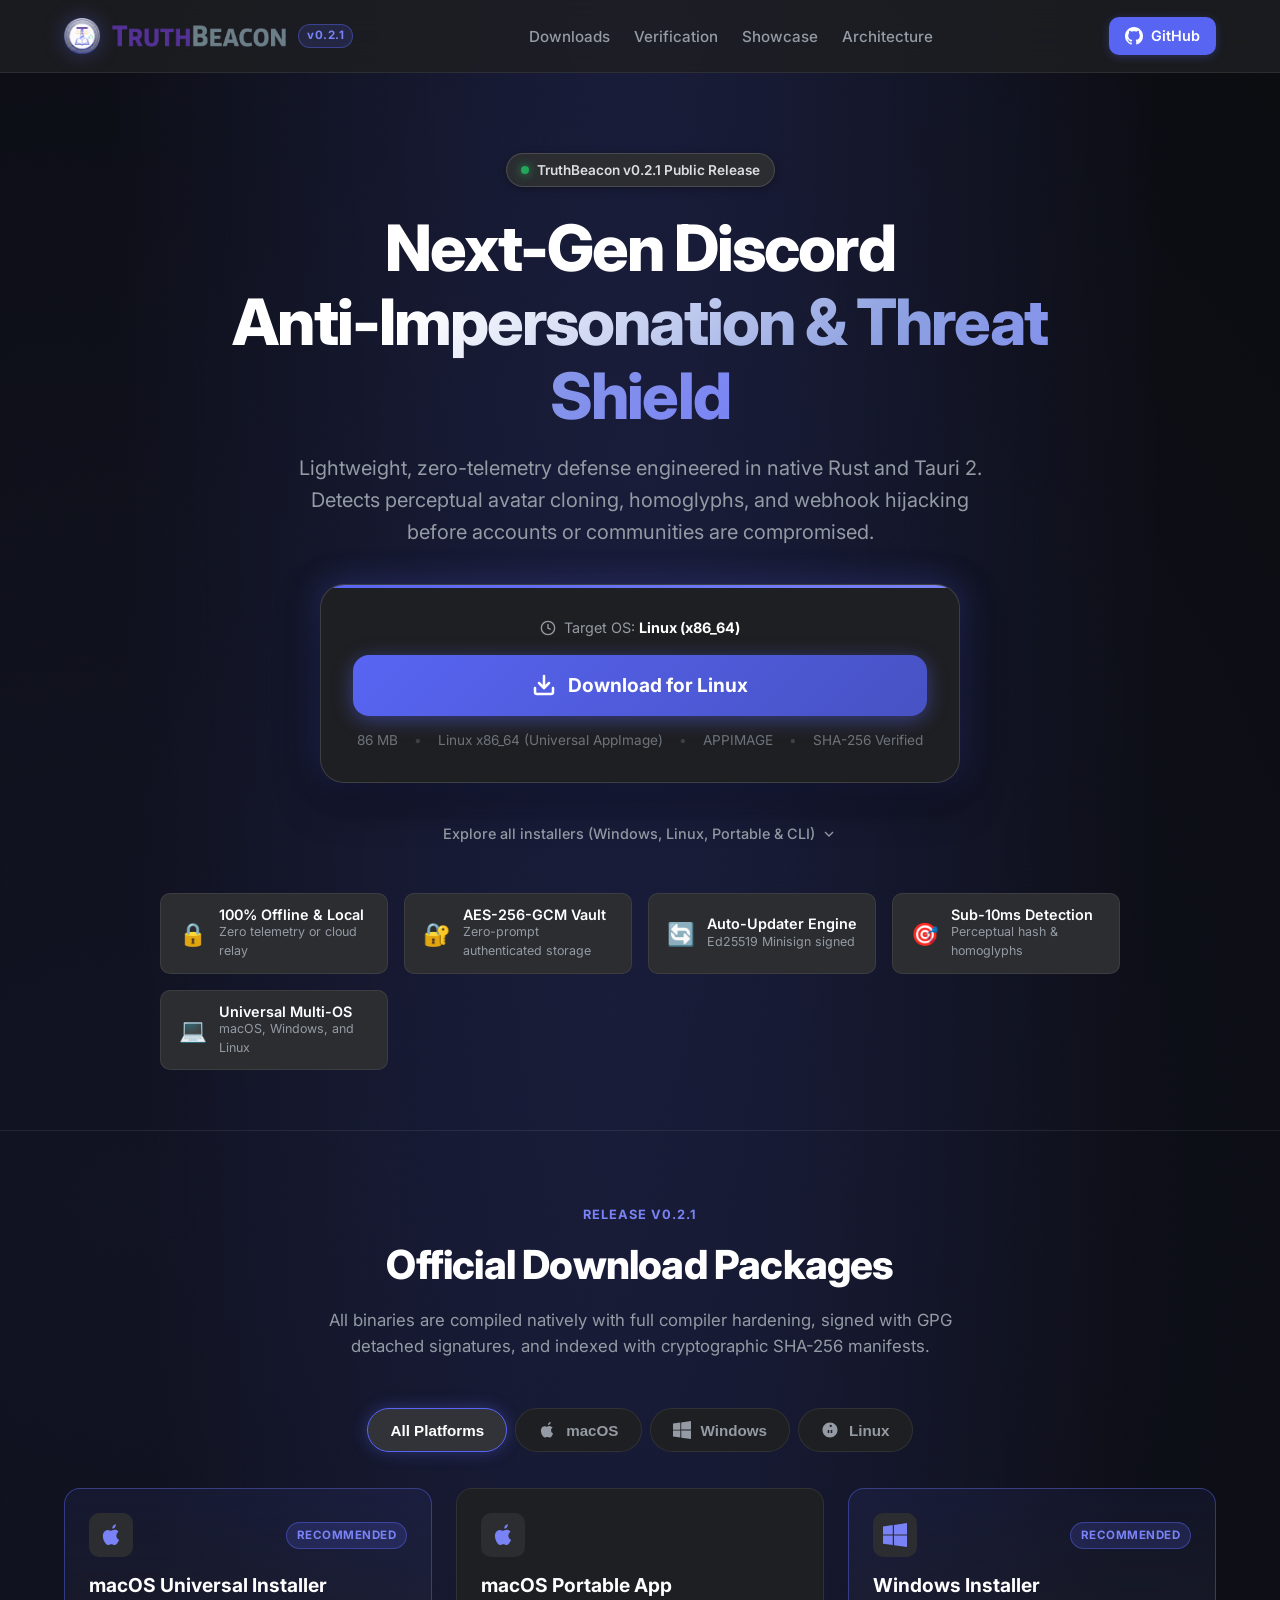
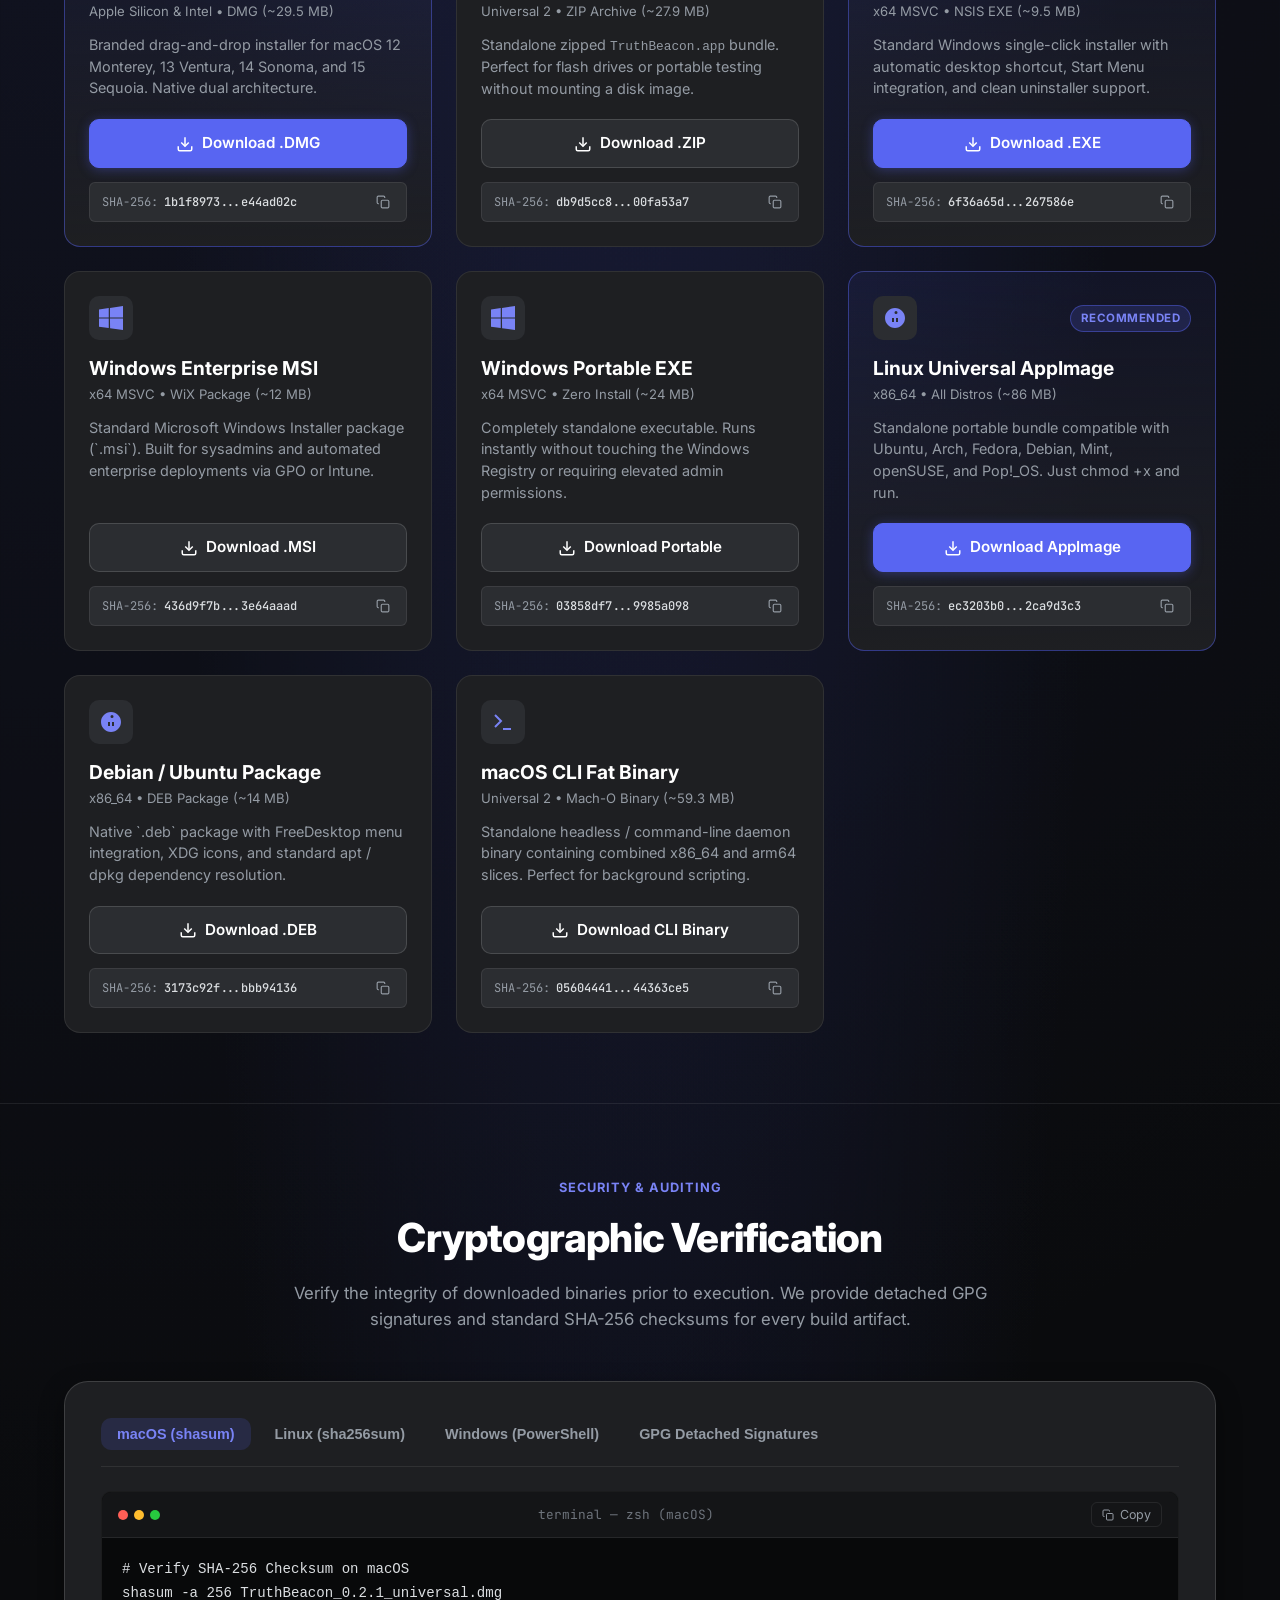
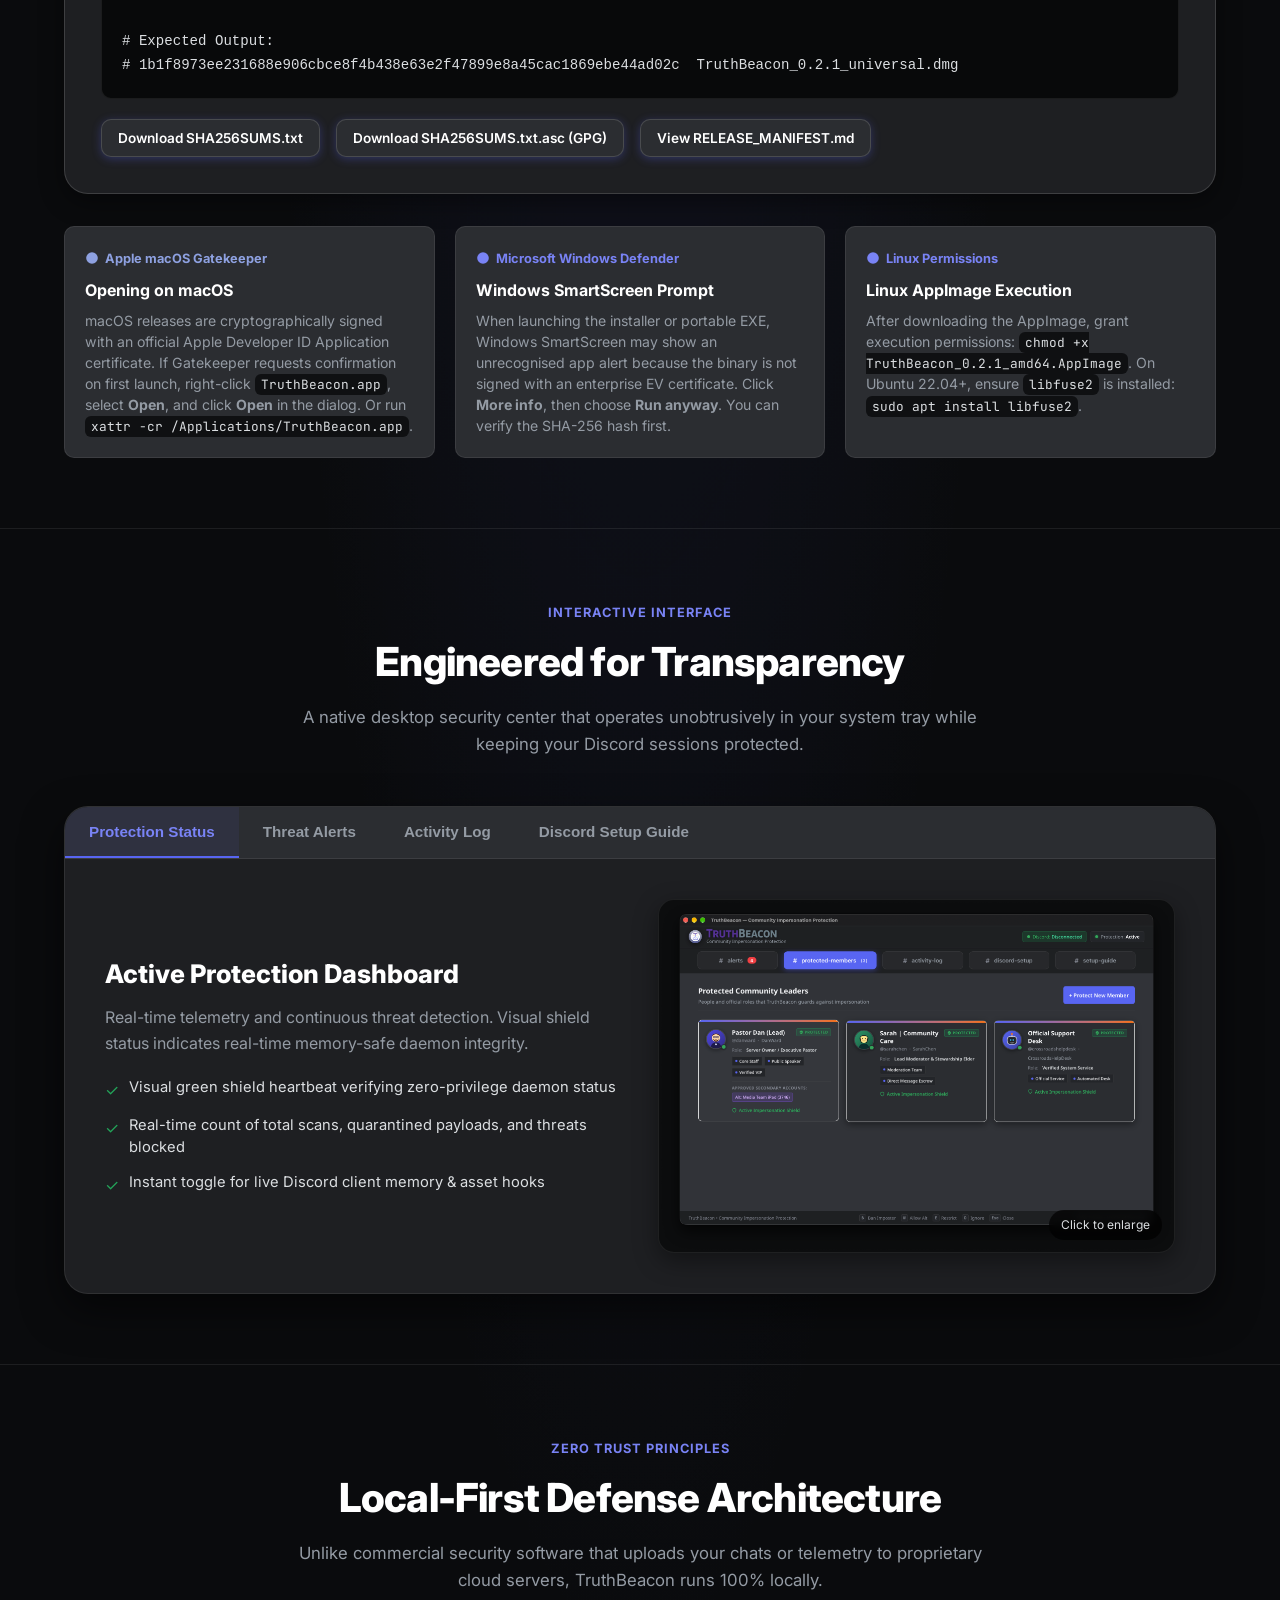
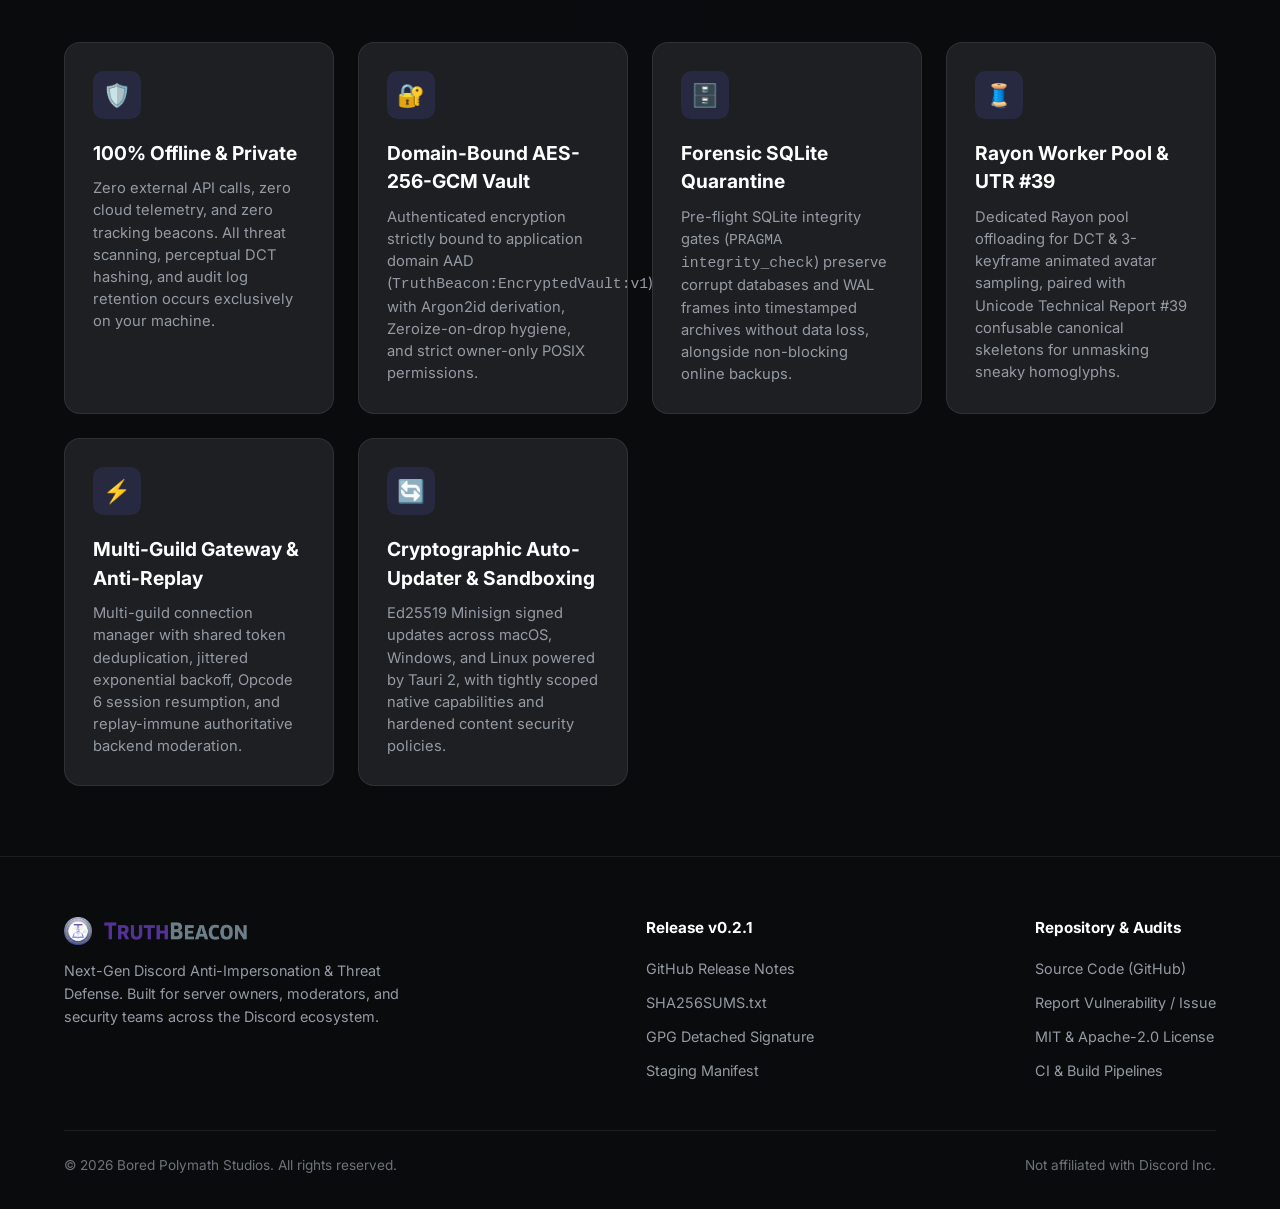
==== commit 048a0c90: "chore(release): bump version to v0.2.1 and update documentation, manifests, and website" ====
--- a/website/index.html
+++ b/website/index.html
@@ -6,7 +6,7 @@
   <meta name="viewport" content="width=device-width, initial-scale=1.0">
   <title>TruthBeacon — Official Downloads & Next-Gen Discord Security</title>
   <meta name="description"
-    content="Official downloads for TruthBeacon v0.2.0 across macOS, Windows, and Linux. Zero-telemetry, memory-safe Discord anti-impersonation and threat defense engineered in Rust and Tauri 2.">
+    content="Official downloads for TruthBeacon v0.2.1 across macOS, Windows, and Linux. Zero-telemetry, memory-safe Discord anti-impersonation and threat defense engineered in Rust and Tauri 2.">
   <meta name="keywords"
     content="TruthBeacon, Discord security, anti-impersonation, anti-token-theft, homoglyph detection, avatar clone detection, Tauri, Rust, download, macOS, Windows, Linux">
   <meta name="author" content="Bored Polymath Studios">
@@ -16,7 +16,7 @@
   <meta property="og:url" content="https://boredpolymath.github.io/truth-beacon/">
   <meta property="og:title" content="TruthBeacon — Official Downloads & Discord Threat Defense">
   <meta property="og:description"
-    content="Next-Gen Discord Anti-Impersonation & Threat Shield. Download TruthBeacon v0.2.0 for macOS, Windows, and Linux.">
+    content="Next-Gen Discord Anti-Impersonation & Threat Shield. Download TruthBeacon v0.2.1 for macOS, Windows, and Linux.">
   <meta property="og:image" content="https://boredpolymath.github.io/truth-beacon/assets/screenshot_protected.png">
 
   <!-- Twitter -->
@@ -24,7 +24,7 @@
   <meta property="twitter:url" content="https://boredpolymath.github.io/truth-beacon/">
   <meta property="twitter:title" content="TruthBeacon — Official Downloads & Discord Threat Defense">
   <meta property="twitter:description"
-    content="Download TruthBeacon v0.2.0 for macOS, Windows, and Linux. 100% offline, zero-telemetry defense engineered in Rust and Tauri 2.">
+    content="Download TruthBeacon v0.2.1 for macOS, Windows, and Linux. 100% offline, zero-telemetry defense engineered in Rust and Tauri 2.">
   <meta property="twitter:image" content="https://boredpolymath.github.io/truth-beacon/assets/screenshot_protected.png">
 
   <!-- Favicon -->
@@ -50,7 +50,7 @@
       <a href="#" class="nav-brand" id="nav-brand-link">
         <img src="assets/truthbeacon_emblem.png" alt="TruthBeacon Emblem" class="brand-emblem" id="brand-emblem-img">
         <img src="assets/truthbeacon_wordmark.png" alt="TruthBeacon" class="brand-wordmark-img" id="brand-wordmark-img">
-        <span class="brand-badge" id="nav-version-badge">v0.2.0</span>
+        <span class="brand-badge" id="nav-version-badge">v0.2.1</span>
       </a>
 
       <nav>
@@ -81,7 +81,7 @@
       <div class="container">
         <div class="hero-tag-wrap" id="hero-tag-wrap">
           <span class="hero-tag-pulse"></span>
-          <span>TruthBeacon v0.2.0 Public Release</span>
+          <span>TruthBeacon v0.2.1 Public Release</span>
         </div>
 
         <h1 class="hero-title" id="hero-title">
@@ -104,7 +104,7 @@
             <span>Target OS: <strong class="detected-os-name" id="hero-detected-os">macOS (Universal 2)</strong></span>
           </div>
 
-          <a href="https://github.com/boredpolymath/truth-beacon/releases/download/v0.2.0/TruthBeacon_0.2.0_universal.dmg"
+          <a href="https://github.com/boredpolymath/truth-beacon/releases/download/v0.2.1/TruthBeacon_0.2.1_universal.dmg"
             class="btn-primary-download" id="hero-primary-download-btn">
             <svg width="24" height="24" viewBox="0 0 24 24" fill="none" stroke="currentColor" stroke-width="2.5"
               stroke-linecap="round" stroke-linejoin="round">
@@ -180,7 +180,7 @@
     <section class="section" id="downloads">
       <div class="container">
         <div class="section-header">
-          <span class="section-tag">Release v0.2.0</span>
+          <span class="section-tag">Release v0.2.1</span>
           <h2 class="section-title">Official Download Packages</h2>
           <p class="section-desc">
             All binaries are compiled natively with full compiler hardening, signed with GPG detached signatures, and
@@ -232,13 +232,13 @@
             </div>
             <div class="card-title-group">
               <h3>macOS Universal Installer</h3>
-              <div class="card-arch-tag">Apple Silicon & Intel • DMG (~27 MB)</div>
+              <div class="card-arch-tag">Apple Silicon & Intel • DMG (~29.5 MB)</div>
             </div>
             <p class="card-desc">
               Branded drag-and-drop installer for macOS 12 Monterey, 13 Ventura, 14 Sonoma, and 15 Sequoia. Native dual
               architecture.
             </p>
-            <a href="https://github.com/boredpolymath/truth-beacon/releases/download/v0.2.0/TruthBeacon_0.2.0_universal.dmg"
+            <a href="https://github.com/boredpolymath/truth-beacon/releases/download/v0.2.1/TruthBeacon_0.2.1_universal.dmg"
               class="card-btn-download" id="btn-download-mac-dmg">
               <svg width="18" height="18" viewBox="0 0 24 24" fill="none" stroke="currentColor" stroke-width="2">
                 <path d="M21 15v4a2 2 0 0 1-2 2H5a2 2 0 0 1-2-2v-4" />
@@ -248,12 +248,12 @@
               <span>Download .DMG</span>
             </a>
             <div class="checksum-box">
-              <div class="checksum-content" title="fe7eb4108720a06c97a4ab2778506f323dd859b412e23af8d2215f9d4dcc8c57">
+              <div class="checksum-content" title="1b1f8973ee231688e906cbce8f4b438e63e2f47899e8a45cac1869ebe44ad02c">
                 <span>SHA-256:</span>
-                <span class="checksum-hash">fe7eb410...4dcc8c57</span>
+                <span class="checksum-hash">1b1f8973...e44ad02c</span>
               </div>
               <button type="button" class="btn-copy-checksum"
-                data-hash="fe7eb4108720a06c97a4ab2778506f323dd859b412e23af8d2215f9d4dcc8c57"
+                data-hash="1b1f8973ee231688e906cbce8f4b438e63e2f47899e8a45cac1869ebe44ad02c"
                 title="Copy SHA-256 Checksum" id="btn-copy-mac-dmg">
                 <svg width="14" height="14" viewBox="0 0 24 24" fill="none" stroke="currentColor" stroke-width="2">
                   <rect x="9" y="9" width="13" height="13" rx="2" ry="2" />
@@ -275,13 +275,13 @@
             </div>
             <div class="card-title-group">
               <h3>macOS Portable App</h3>
-              <div class="card-arch-tag">Universal 2 • ZIP Archive (~26 MB)</div>
+              <div class="card-arch-tag">Universal 2 • ZIP Archive (~27.9 MB)</div>
             </div>
             <p class="card-desc">
               Standalone zipped <code style="font-size:0.8rem">TruthBeacon.app</code> bundle. Perfect for flash drives
               or portable testing without mounting a disk image.
             </p>
-            <a href="https://github.com/boredpolymath/truth-beacon/releases/download/v0.2.0/TruthBeacon_0.2.0_macos_universal.zip"
+            <a href="https://github.com/boredpolymath/truth-beacon/releases/download/v0.2.1/TruthBeacon_0.2.1_macos_universal.zip"
               class="card-btn-download" id="btn-download-mac-zip">
               <svg width="18" height="18" viewBox="0 0 24 24" fill="none" stroke="currentColor" stroke-width="2">
                 <path d="M21 15v4a2 2 0 0 1-2 2H5a2 2 0 0 1-2-2v-4" />
@@ -291,12 +291,12 @@
               <span>Download .ZIP</span>
             </a>
             <div class="checksum-box">
-              <div class="checksum-content" title="983e6e1f4a92213fdda88f285fdb61c3d4707ab09e76d4d987e6a0c0e7fff8ef">
+              <div class="checksum-content" title="db9d5cc8fde010663dcc89d5793f02255c3f3c59c4e2e8a16b60fde000fa53a7">
                 <span>SHA-256:</span>
-                <span class="checksum-hash">983e6e1f...e7fff8ef</span>
+                <span class="checksum-hash">db9d5cc8...00fa53a7</span>
               </div>
               <button type="button" class="btn-copy-checksum"
-                data-hash="983e6e1f4a92213fdda88f285fdb61c3d4707ab09e76d4d987e6a0c0e7fff8ef"
+                data-hash="db9d5cc8fde010663dcc89d5793f02255c3f3c59c4e2e8a16b60fde000fa53a7"
                 title="Copy SHA-256 Checksum" id="btn-copy-mac-zip">
                 <svg width="14" height="14" viewBox="0 0 24 24" fill="none" stroke="currentColor" stroke-width="2">
                   <rect x="9" y="9" width="13" height="13" rx="2" ry="2" />
@@ -325,7 +325,7 @@
               Standard Windows single-click installer with automatic desktop shortcut, Start Menu integration, and clean
               uninstaller support.
             </p>
-            <a href="https://github.com/boredpolymath/truth-beacon/releases/download/v0.2.0/TruthBeacon_0.2.0_x64-setup.exe"
+            <a href="https://github.com/boredpolymath/truth-beacon/releases/download/v0.2.1/TruthBeacon_0.2.1_x64-setup.exe"
               class="card-btn-download" id="btn-download-win-exe">
               <svg width="18" height="18" viewBox="0 0 24 24" fill="none" stroke="currentColor" stroke-width="2">
                 <path d="M21 15v4a2 2 0 0 1-2 2H5a2 2 0 0 1-2-2v-4" />
@@ -368,7 +368,7 @@
               Standard Microsoft Windows Installer package (`.msi`). Built for sysadmins and automated enterprise
               deployments via GPO or Intune.
             </p>
-            <a href="https://github.com/boredpolymath/truth-beacon/releases/download/v0.2.0/TruthBeacon_0.2.0_x64_en-US.msi"
+            <a href="https://github.com/boredpolymath/truth-beacon/releases/download/v0.2.1/TruthBeacon_0.2.1_x64_en-US.msi"
               class="card-btn-download" id="btn-download-win-msi">
               <svg width="18" height="18" viewBox="0 0 24 24" fill="none" stroke="currentColor" stroke-width="2">
                 <path d="M21 15v4a2 2 0 0 1-2 2H5a2 2 0 0 1-2-2v-4" />
@@ -411,7 +411,7 @@
               Completely standalone executable. Runs instantly without touching the Windows Registry or requiring
               elevated admin permissions.
             </p>
-            <a href="https://github.com/boredpolymath/truth-beacon/releases/download/v0.2.0/TruthBeacon-Portable.exe"
+            <a href="https://github.com/boredpolymath/truth-beacon/releases/download/v0.2.1/TruthBeacon-Portable.exe"
               class="card-btn-download" id="btn-download-win-portable">
               <svg width="18" height="18" viewBox="0 0 24 24" fill="none" stroke="currentColor" stroke-width="2">
                 <path d="M21 15v4a2 2 0 0 1-2 2H5a2 2 0 0 1-2-2v-4" />
@@ -455,7 +455,7 @@
               Standalone portable bundle compatible with Ubuntu, Arch, Fedora, Debian, Mint, openSUSE, and Pop!_OS. Just
               chmod +x and run.
             </p>
-            <a href="https://github.com/boredpolymath/truth-beacon/releases/download/v0.2.0/TruthBeacon_0.2.0_amd64.AppImage"
+            <a href="https://github.com/boredpolymath/truth-beacon/releases/download/v0.2.1/TruthBeacon_0.2.1_amd64.AppImage"
               class="card-btn-download" id="btn-download-linux-appimage">
               <svg width="18" height="18" viewBox="0 0 24 24" fill="none" stroke="currentColor" stroke-width="2">
                 <path d="M21 15v4a2 2 0 0 1-2 2H5a2 2 0 0 1-2-2v-4" />
@@ -498,7 +498,7 @@
               Native `.deb` package with FreeDesktop menu integration, XDG icons, and standard apt / dpkg dependency
               resolution.
             </p>
-            <a href="https://github.com/boredpolymath/truth-beacon/releases/download/v0.2.0/TruthBeacon_0.2.0_amd64.deb"
+            <a href="https://github.com/boredpolymath/truth-beacon/releases/download/v0.2.1/TruthBeacon_0.2.1_amd64.deb"
               class="card-btn-download" id="btn-download-linux-deb">
               <svg width="18" height="18" viewBox="0 0 24 24" fill="none" stroke="currentColor" stroke-width="2">
                 <path d="M21 15v4a2 2 0 0 1-2 2H5a2 2 0 0 1-2-2v-4" />
@@ -535,13 +535,13 @@
             </div>
             <div class="card-title-group">
               <h3>macOS CLI Fat Binary</h3>
-              <div class="card-arch-tag">Universal 2 • Mach-O Binary (~53 MB)</div>
+              <div class="card-arch-tag">Universal 2 • Mach-O Binary (~59.3 MB)</div>
             </div>
             <p class="card-desc">
               Standalone headless / command-line daemon binary containing combined x86_64 and arm64 slices. Perfect for
               background scripting.
             </p>
-            <a href="https://github.com/boredpolymath/truth-beacon/releases/download/v0.2.0/truth-beacon-universal"
+            <a href="https://github.com/boredpolymath/truth-beacon/releases/download/v0.2.1/truth-beacon-universal"
               class="card-btn-download" id="btn-download-mac-bin">
               <svg width="18" height="18" viewBox="0 0 24 24" fill="none" stroke="currentColor" stroke-width="2">
                 <path d="M21 15v4a2 2 0 0 1-2 2H5a2 2 0 0 1-2-2v-4" />
@@ -551,12 +551,12 @@
               <span>Download CLI Binary</span>
             </a>
             <div class="checksum-box">
-              <div class="checksum-content" title="6a1c4249b2250e09660b1f69c0349d2dbffa08e2a66fd02a90581f00baea0549">
+              <div class="checksum-content" title="056044419ee0d312329a0f58365c25293db8f92f1bca51d1849b6ab444363ce5">
                 <span>SHA-256:</span>
-                <span class="checksum-hash">6a1c4249...baea0549</span>
+                <span class="checksum-hash">05604441...44363ce5</span>
               </div>
               <button type="button" class="btn-copy-checksum"
-                data-hash="6a1c4249b2250e09660b1f69c0349d2dbffa08e2a66fd02a90581f00baea0549"
+                data-hash="056044419ee0d312329a0f58365c25293db8f92f1bca51d1849b6ab444363ce5"
                 title="Copy SHA-256 Checksum" id="btn-copy-mac-bin">
                 <svg width="14" height="14" viewBox="0 0 24 24" fill="none" stroke="currentColor" stroke-width="2">
                   <rect x="9" y="9" width="13" height="13" rx="2" ry="2" />
@@ -612,27 +612,27 @@
             </div>
             <div class="terminal-body">
               <pre><code id="verify-code-content"># Verify SHA-256 Checksum on macOS
-shasum -a 256 TruthBeacon_0.2.0_universal.dmg
+shasum -a 256 TruthBeacon_0.2.1_universal.dmg
 
 # Expected Output:
-# fe7eb4108720a06c97a4ab2778506f323dd859b412e23af8d2215f9d4dcc8c57  TruthBeacon_0.2.0_universal.dmg</code></pre>
+# 1b1f8973ee231688e906cbce8f4b438e63e2f47899e8a45cac1869ebe44ad02c  TruthBeacon_0.2.1_universal.dmg</code></pre>
             </div>
           </div>
 
           <div style="margin-top: 20px; display: flex; gap: 16px; flex-wrap: wrap;">
-            <a href="https://github.com/boredpolymath/truth-beacon/releases/download/v0.2.0/SHA256SUMS.txt"
+            <a href="https://github.com/boredpolymath/truth-beacon/releases/download/v0.2.1/SHA256SUMS.txt"
               target="_blank" class="nav-cta"
               style="background:var(--bg-card); border:1px solid var(--border-medium); font-size:0.85rem;"
               id="link-download-sha-txt">
               Download SHA256SUMS.txt
             </a>
-            <a href="https://github.com/boredpolymath/truth-beacon/releases/download/v0.2.0/SHA256SUMS.txt.asc"
+            <a href="https://github.com/boredpolymath/truth-beacon/releases/download/v0.2.1/SHA256SUMS.txt.asc"
               target="_blank" class="nav-cta"
               style="background:var(--bg-card); border:1px solid var(--border-medium); font-size:0.85rem;"
               id="link-download-sha-asc">
               Download SHA256SUMS.txt.asc (GPG)
             </a>
-            <a href="https://github.com/boredpolymath/truth-beacon/releases/download/v0.2.0/RELEASE_MANIFEST.md"
+            <a href="https://github.com/boredpolymath/truth-beacon/releases/download/v0.2.1/RELEASE_MANIFEST.md"
               target="_blank" class="nav-cta"
               style="background:var(--bg-card); border:1px solid var(--border-medium); font-size:0.85rem;"
               id="link-download-manifest">
@@ -684,7 +684,7 @@
             <h4>Linux AppImage Execution</h4>
             <p>
               After downloading the AppImage, grant execution permissions:
-              <code>chmod +x TruthBeacon_0.2.0_amd64.AppImage</code>. On Ubuntu 22.04+, ensure <code>libfuse2</code> is
+              <code>chmod +x TruthBeacon_0.2.1_amd64.AppImage</code>. On Ubuntu 22.04+, ensure <code>libfuse2</code> is
               installed: <code>sudo apt install libfuse2</code>.
             </p>
           </div>
@@ -837,15 +837,15 @@
         </div>
 
         <div class="footer-nav-col">
-          <h4>Release v0.2.0</h4>
+          <h4>Release v0.2.1</h4>
           <ul class="footer-links">
-            <li><a href="https://github.com/boredpolymath/truth-beacon/releases/tag/v0.2.0" target="_blank"
+            <li><a href="https://github.com/boredpolymath/truth-beacon/releases/tag/v0.2.1" target="_blank"
                 class="footer-link">GitHub Release Notes</a></li>
-            <li><a href="https://github.com/boredpolymath/truth-beacon/releases/download/v0.2.0/SHA256SUMS.txt"
+            <li><a href="https://github.com/boredpolymath/truth-beacon/releases/download/v0.2.1/SHA256SUMS.txt"
                 target="_blank" class="footer-link">SHA256SUMS.txt</a></li>
-            <li><a href="https://github.com/boredpolymath/truth-beacon/releases/download/v0.2.0/SHA256SUMS.txt.asc"
+            <li><a href="https://github.com/boredpolymath/truth-beacon/releases/download/v0.2.1/SHA256SUMS.txt.asc"
                 target="_blank" class="footer-link">GPG Detached Signature</a></li>
-            <li><a href="https://github.com/boredpolymath/truth-beacon/releases/download/v0.2.0/RELEASE_MANIFEST.md"
+            <li><a href="https://github.com/boredpolymath/truth-beacon/releases/download/v0.2.1/RELEASE_MANIFEST.md"
                 target="_blank" class="footer-link">Staging Manifest</a></li>
           </ul>
         </div>
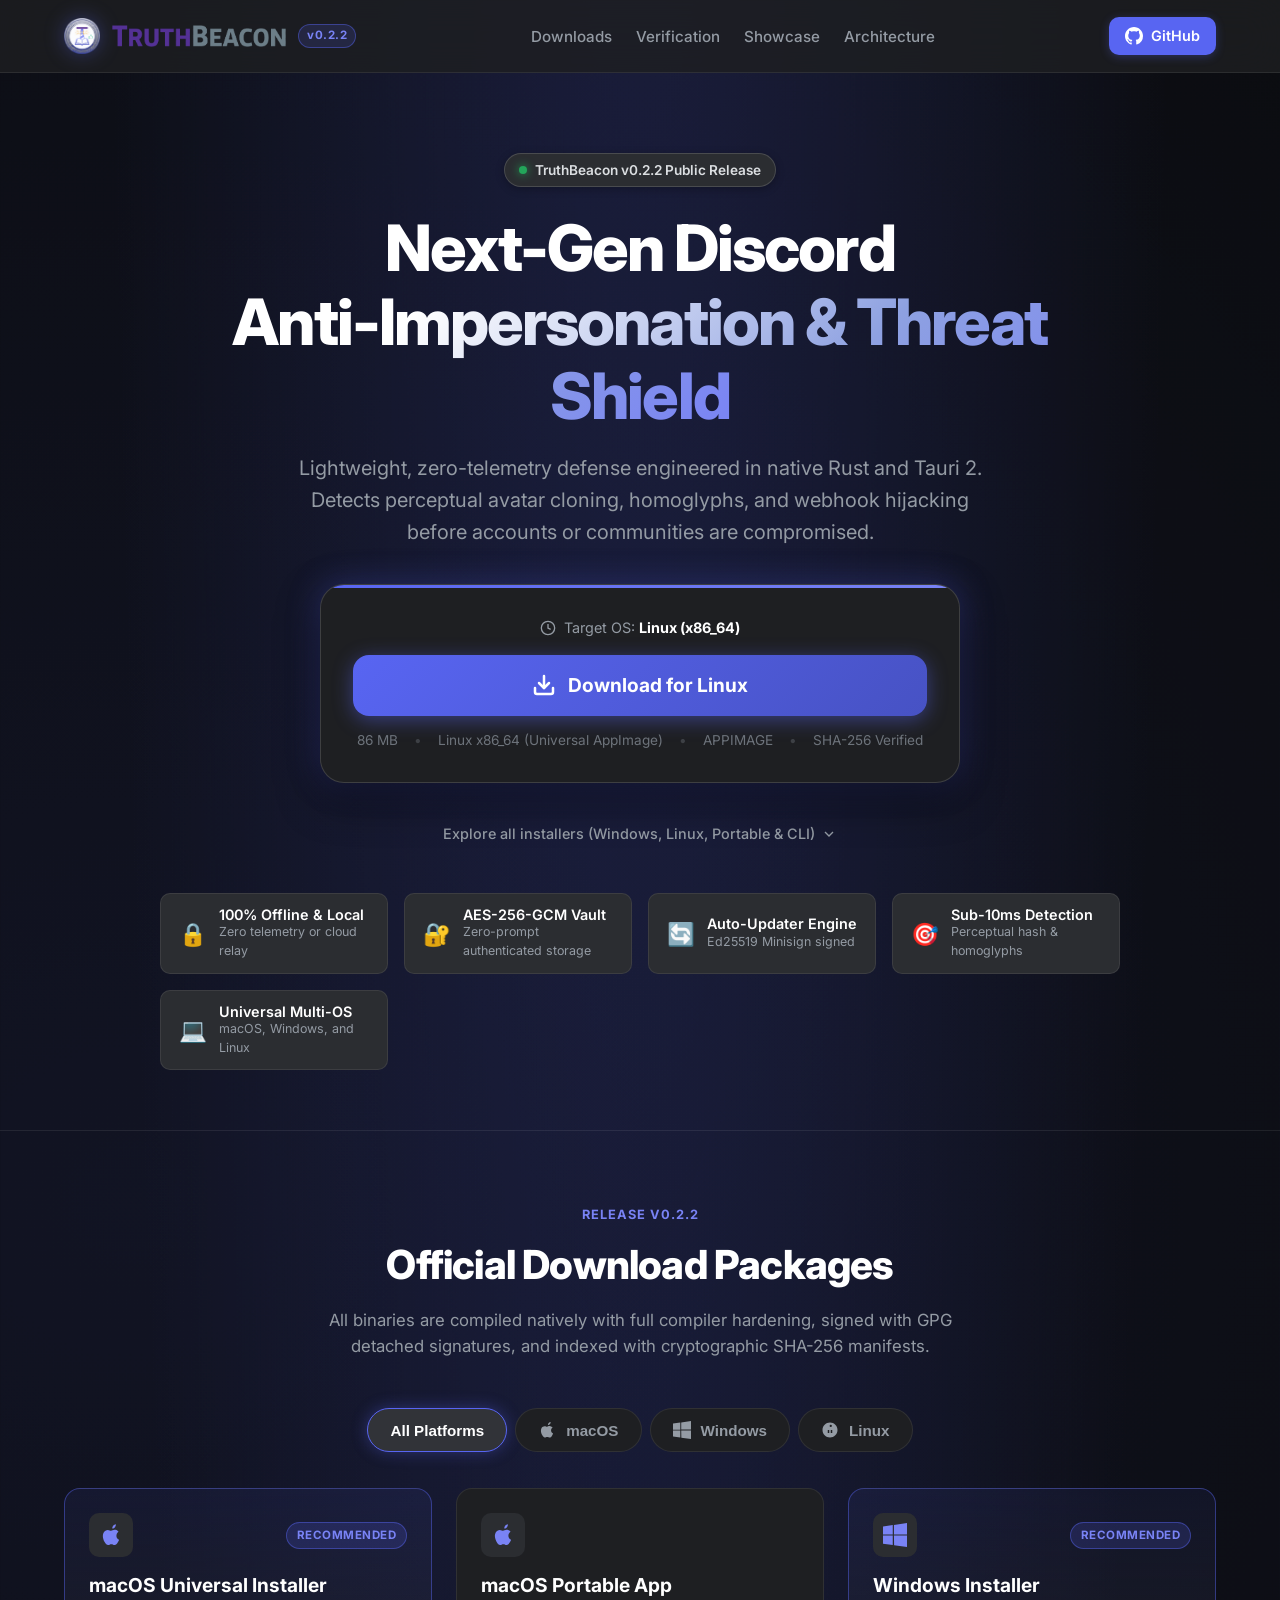
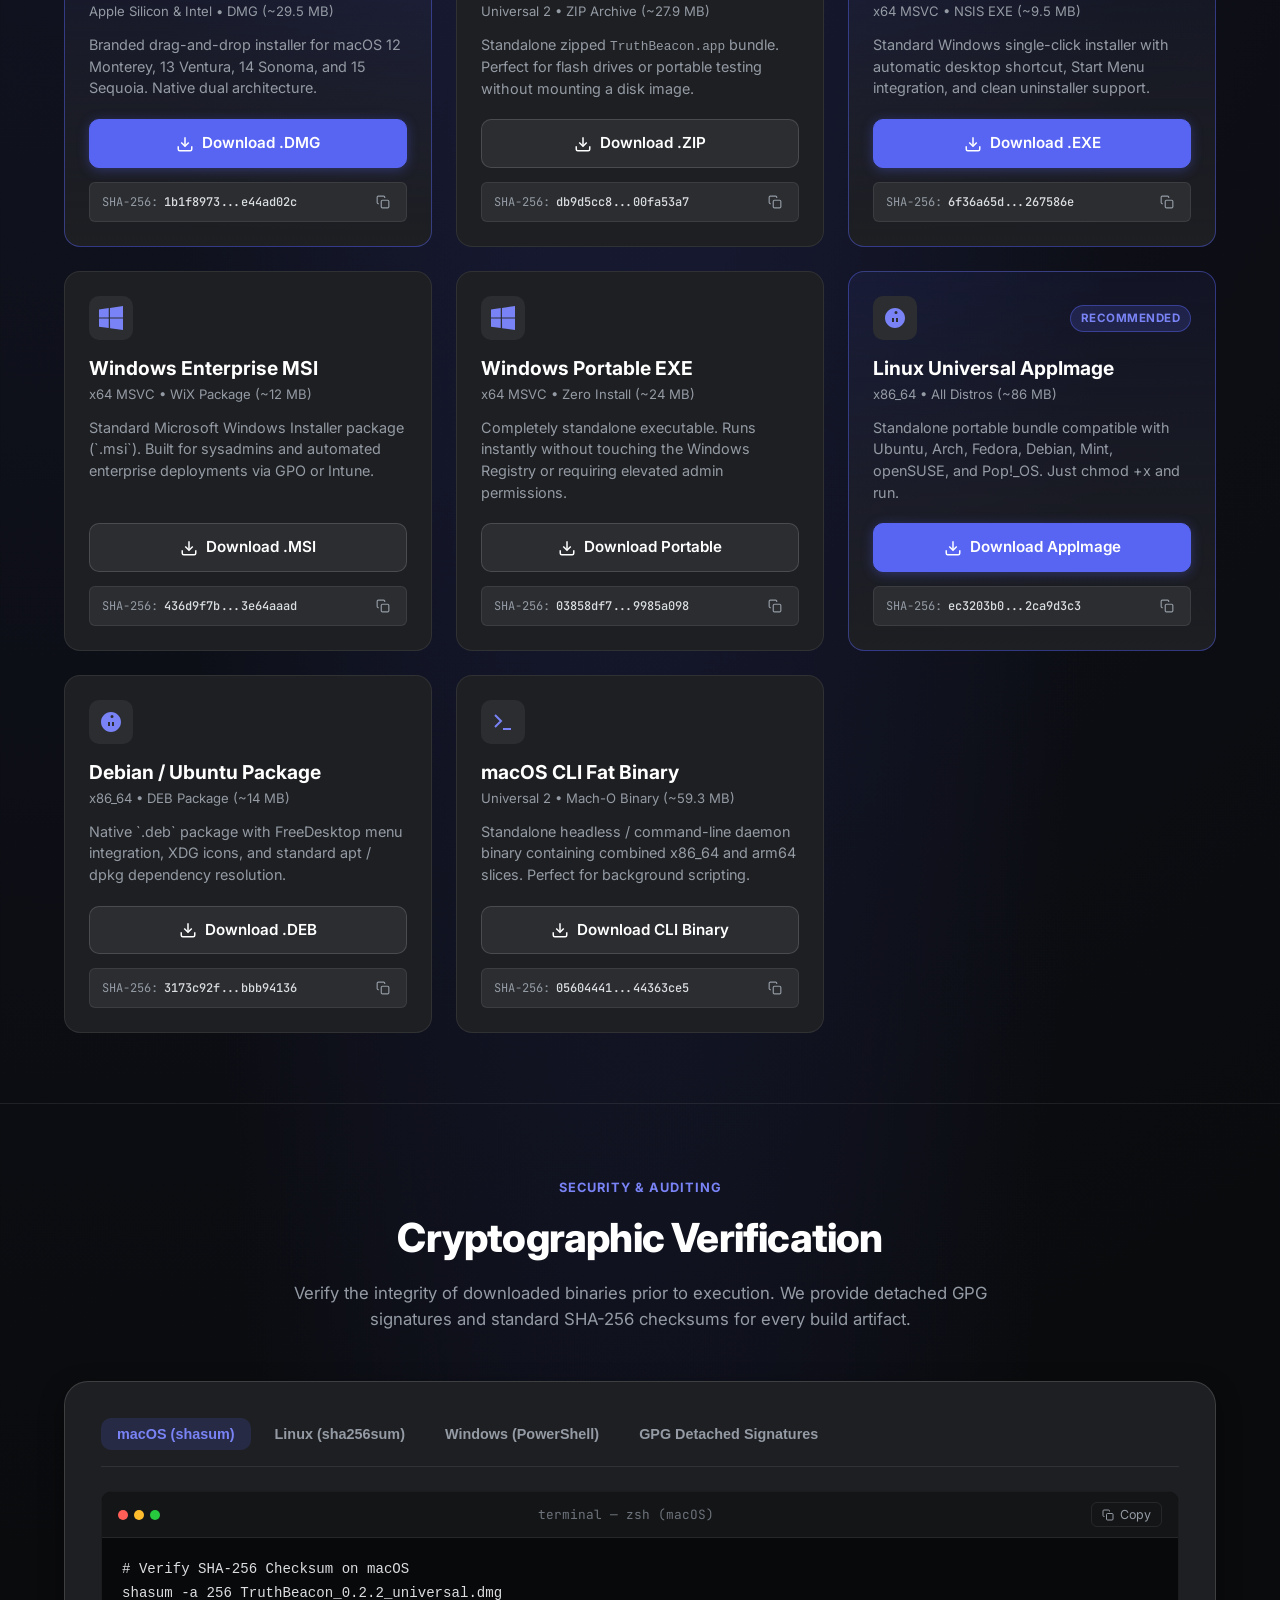
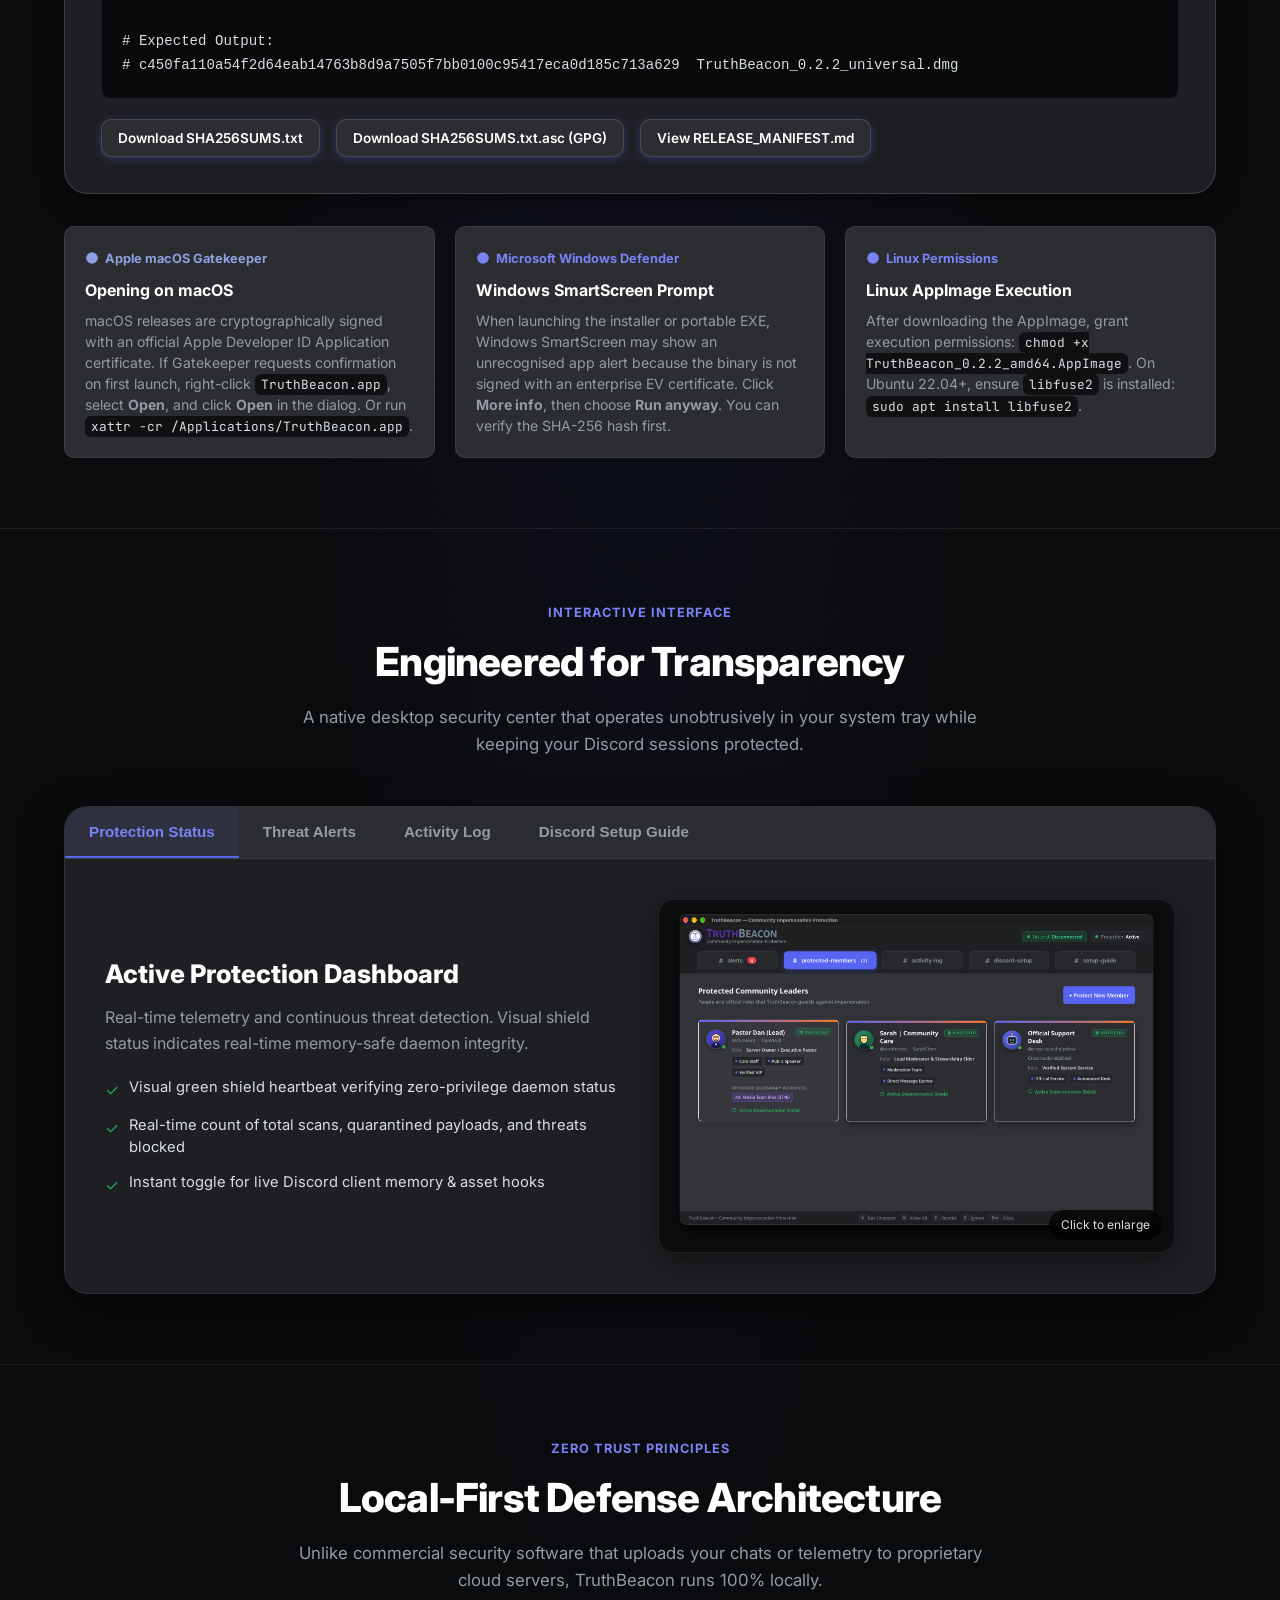
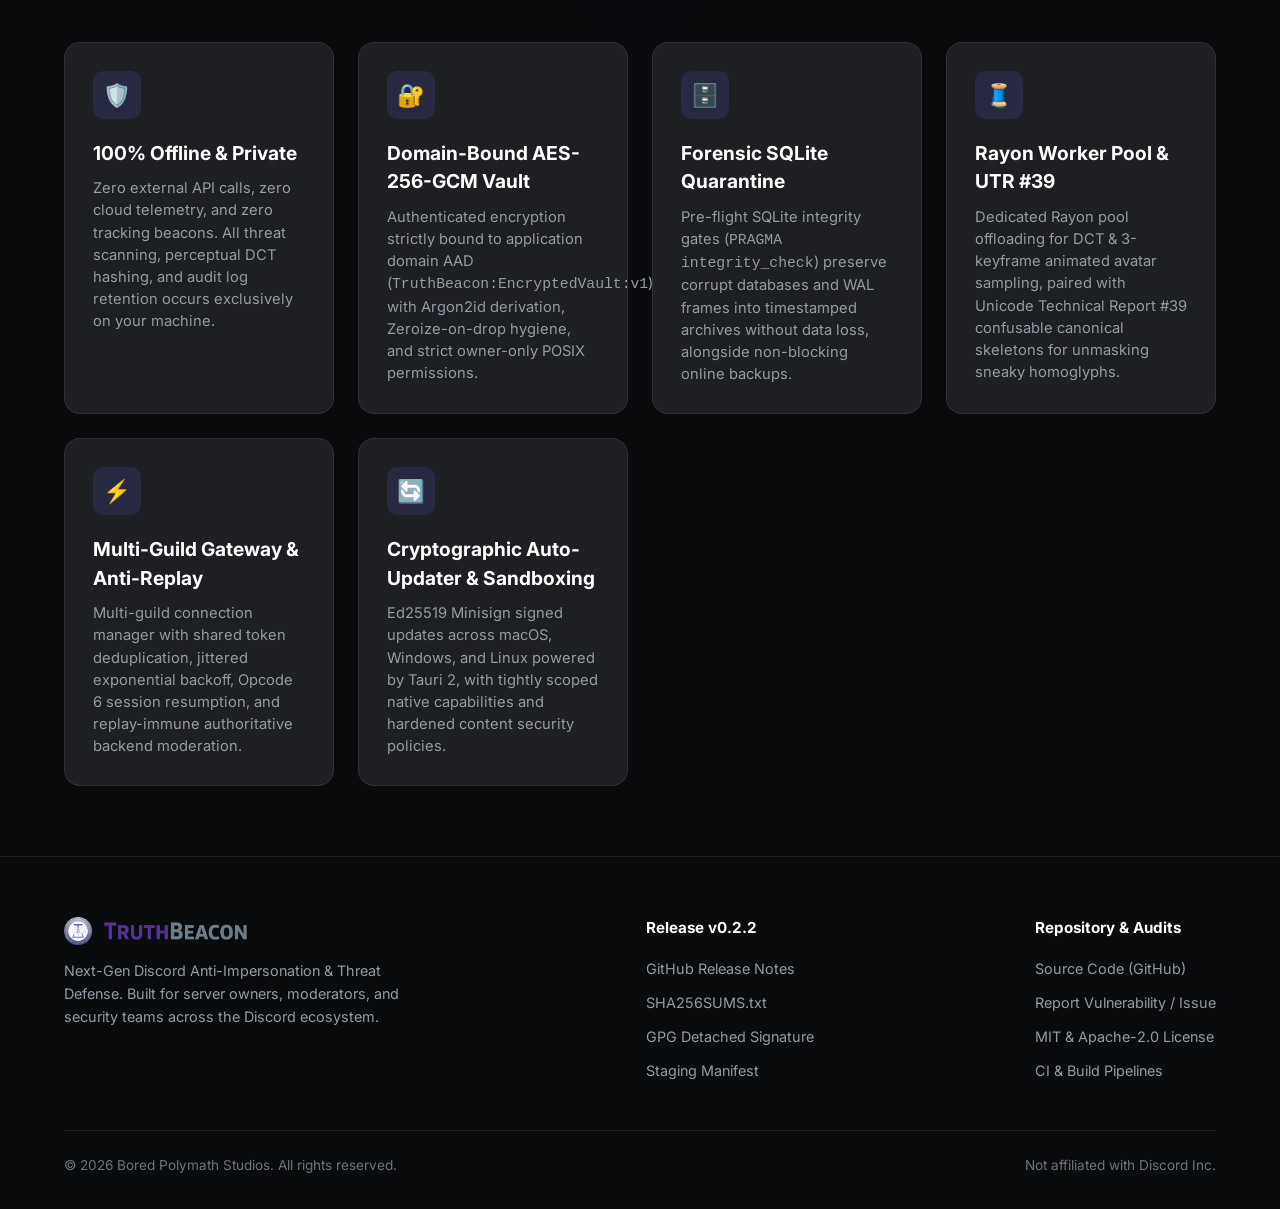
==== commit 118ccf3e: "chore(release): bump version to v0.2.2 with test isolation and sanitized placeholders" ====
--- a/website/index.html
+++ b/website/index.html
@@ -6,7 +6,7 @@
   <meta name="viewport" content="width=device-width, initial-scale=1.0">
   <title>TruthBeacon — Official Downloads & Next-Gen Discord Security</title>
   <meta name="description"
-    content="Official downloads for TruthBeacon v0.2.1 across macOS, Windows, and Linux. Zero-telemetry, memory-safe Discord anti-impersonation and threat defense engineered in Rust and Tauri 2.">
+    content="Official downloads for TruthBeacon v0.2.2 across macOS, Windows, and Linux. Zero-telemetry, memory-safe Discord anti-impersonation and threat defense engineered in Rust and Tauri 2.">
   <meta name="keywords"
     content="TruthBeacon, Discord security, anti-impersonation, anti-token-theft, homoglyph detection, avatar clone detection, Tauri, Rust, download, macOS, Windows, Linux">
   <meta name="author" content="Bored Polymath Studios">
@@ -16,7 +16,7 @@
   <meta property="og:url" content="https://boredpolymath.github.io/truth-beacon/">
   <meta property="og:title" content="TruthBeacon — Official Downloads & Discord Threat Defense">
   <meta property="og:description"
-    content="Next-Gen Discord Anti-Impersonation & Threat Shield. Download TruthBeacon v0.2.1 for macOS, Windows, and Linux.">
+    content="Next-Gen Discord Anti-Impersonation & Threat Shield. Download TruthBeacon v0.2.2 for macOS, Windows, and Linux.">
   <meta property="og:image" content="https://boredpolymath.github.io/truth-beacon/assets/screenshot_protected.png">
 
   <!-- Twitter -->
@@ -24,7 +24,7 @@
   <meta property="twitter:url" content="https://boredpolymath.github.io/truth-beacon/">
   <meta property="twitter:title" content="TruthBeacon — Official Downloads & Discord Threat Defense">
   <meta property="twitter:description"
-    content="Download TruthBeacon v0.2.1 for macOS, Windows, and Linux. 100% offline, zero-telemetry defense engineered in Rust and Tauri 2.">
+    content="Download TruthBeacon v0.2.2 for macOS, Windows, and Linux. 100% offline, zero-telemetry defense engineered in Rust and Tauri 2.">
   <meta property="twitter:image" content="https://boredpolymath.github.io/truth-beacon/assets/screenshot_protected.png">
 
   <!-- Favicon -->
@@ -50,7 +50,7 @@
       <a href="#" class="nav-brand" id="nav-brand-link">
         <img src="assets/truthbeacon_emblem.png" alt="TruthBeacon Emblem" class="brand-emblem" id="brand-emblem-img">
         <img src="assets/truthbeacon_wordmark.png" alt="TruthBeacon" class="brand-wordmark-img" id="brand-wordmark-img">
-        <span class="brand-badge" id="nav-version-badge">v0.2.1</span>
+        <span class="brand-badge" id="nav-version-badge">v0.2.2</span>
       </a>
 
       <nav>
@@ -81,7 +81,7 @@
       <div class="container">
         <div class="hero-tag-wrap" id="hero-tag-wrap">
           <span class="hero-tag-pulse"></span>
-          <span>TruthBeacon v0.2.1 Public Release</span>
+          <span>TruthBeacon v0.2.2 Public Release</span>
         </div>
 
         <h1 class="hero-title" id="hero-title">
@@ -104,7 +104,7 @@
             <span>Target OS: <strong class="detected-os-name" id="hero-detected-os">macOS (Universal 2)</strong></span>
           </div>
 
-          <a href="https://github.com/boredpolymath/truth-beacon/releases/download/v0.2.1/TruthBeacon_0.2.1_universal.dmg"
+          <a href="https://github.com/boredpolymath/truth-beacon/releases/download/v0.2.2/TruthBeacon_0.2.2_universal.dmg"
             class="btn-primary-download" id="hero-primary-download-btn">
             <svg width="24" height="24" viewBox="0 0 24 24" fill="none" stroke="currentColor" stroke-width="2.5"
               stroke-linecap="round" stroke-linejoin="round">
@@ -180,7 +180,7 @@
     <section class="section" id="downloads">
       <div class="container">
         <div class="section-header">
-          <span class="section-tag">Release v0.2.1</span>
+          <span class="section-tag">Release v0.2.2</span>
           <h2 class="section-title">Official Download Packages</h2>
           <p class="section-desc">
             All binaries are compiled natively with full compiler hardening, signed with GPG detached signatures, and
@@ -238,7 +238,7 @@
               Branded drag-and-drop installer for macOS 12 Monterey, 13 Ventura, 14 Sonoma, and 15 Sequoia. Native dual
               architecture.
             </p>
-            <a href="https://github.com/boredpolymath/truth-beacon/releases/download/v0.2.1/TruthBeacon_0.2.1_universal.dmg"
+            <a href="https://github.com/boredpolymath/truth-beacon/releases/download/v0.2.2/TruthBeacon_0.2.2_universal.dmg"
               class="card-btn-download" id="btn-download-mac-dmg">
               <svg width="18" height="18" viewBox="0 0 24 24" fill="none" stroke="currentColor" stroke-width="2">
                 <path d="M21 15v4a2 2 0 0 1-2 2H5a2 2 0 0 1-2-2v-4" />
@@ -281,7 +281,7 @@
               Standalone zipped <code style="font-size:0.8rem">TruthBeacon.app</code> bundle. Perfect for flash drives
               or portable testing without mounting a disk image.
             </p>
-            <a href="https://github.com/boredpolymath/truth-beacon/releases/download/v0.2.1/TruthBeacon_0.2.1_macos_universal.zip"
+            <a href="https://github.com/boredpolymath/truth-beacon/releases/download/v0.2.2/TruthBeacon_0.2.2_macos_universal.zip"
               class="card-btn-download" id="btn-download-mac-zip">
               <svg width="18" height="18" viewBox="0 0 24 24" fill="none" stroke="currentColor" stroke-width="2">
                 <path d="M21 15v4a2 2 0 0 1-2 2H5a2 2 0 0 1-2-2v-4" />
@@ -325,7 +325,7 @@
               Standard Windows single-click installer with automatic desktop shortcut, Start Menu integration, and clean
               uninstaller support.
             </p>
-            <a href="https://github.com/boredpolymath/truth-beacon/releases/download/v0.2.1/TruthBeacon_0.2.1_x64-setup.exe"
+            <a href="https://github.com/boredpolymath/truth-beacon/releases/download/v0.2.2/TruthBeacon_0.2.2_x64-setup.exe"
               class="card-btn-download" id="btn-download-win-exe">
               <svg width="18" height="18" viewBox="0 0 24 24" fill="none" stroke="currentColor" stroke-width="2">
                 <path d="M21 15v4a2 2 0 0 1-2 2H5a2 2 0 0 1-2-2v-4" />
@@ -368,7 +368,7 @@
               Standard Microsoft Windows Installer package (`.msi`). Built for sysadmins and automated enterprise
               deployments via GPO or Intune.
             </p>
-            <a href="https://github.com/boredpolymath/truth-beacon/releases/download/v0.2.1/TruthBeacon_0.2.1_x64_en-US.msi"
+            <a href="https://github.com/boredpolymath/truth-beacon/releases/download/v0.2.2/TruthBeacon_0.2.2_x64_en-US.msi"
               class="card-btn-download" id="btn-download-win-msi">
               <svg width="18" height="18" viewBox="0 0 24 24" fill="none" stroke="currentColor" stroke-width="2">
                 <path d="M21 15v4a2 2 0 0 1-2 2H5a2 2 0 0 1-2-2v-4" />
@@ -411,7 +411,7 @@
               Completely standalone executable. Runs instantly without touching the Windows Registry or requiring
               elevated admin permissions.
             </p>
-            <a href="https://github.com/boredpolymath/truth-beacon/releases/download/v0.2.1/TruthBeacon-Portable.exe"
+            <a href="https://github.com/boredpolymath/truth-beacon/releases/download/v0.2.2/TruthBeacon-Portable.exe"
               class="card-btn-download" id="btn-download-win-portable">
               <svg width="18" height="18" viewBox="0 0 24 24" fill="none" stroke="currentColor" stroke-width="2">
                 <path d="M21 15v4a2 2 0 0 1-2 2H5a2 2 0 0 1-2-2v-4" />
@@ -455,7 +455,7 @@
               Standalone portable bundle compatible with Ubuntu, Arch, Fedora, Debian, Mint, openSUSE, and Pop!_OS. Just
               chmod +x and run.
             </p>
-            <a href="https://github.com/boredpolymath/truth-beacon/releases/download/v0.2.1/TruthBeacon_0.2.1_amd64.AppImage"
+            <a href="https://github.com/boredpolymath/truth-beacon/releases/download/v0.2.2/TruthBeacon_0.2.2_amd64.AppImage"
               class="card-btn-download" id="btn-download-linux-appimage">
               <svg width="18" height="18" viewBox="0 0 24 24" fill="none" stroke="currentColor" stroke-width="2">
                 <path d="M21 15v4a2 2 0 0 1-2 2H5a2 2 0 0 1-2-2v-4" />
@@ -498,7 +498,7 @@
               Native `.deb` package with FreeDesktop menu integration, XDG icons, and standard apt / dpkg dependency
               resolution.
             </p>
-            <a href="https://github.com/boredpolymath/truth-beacon/releases/download/v0.2.1/TruthBeacon_0.2.1_amd64.deb"
+            <a href="https://github.com/boredpolymath/truth-beacon/releases/download/v0.2.2/TruthBeacon_0.2.2_amd64.deb"
               class="card-btn-download" id="btn-download-linux-deb">
               <svg width="18" height="18" viewBox="0 0 24 24" fill="none" stroke="currentColor" stroke-width="2">
                 <path d="M21 15v4a2 2 0 0 1-2 2H5a2 2 0 0 1-2-2v-4" />
@@ -541,7 +541,7 @@
               Standalone headless / command-line daemon binary containing combined x86_64 and arm64 slices. Perfect for
               background scripting.
             </p>
-            <a href="https://github.com/boredpolymath/truth-beacon/releases/download/v0.2.1/truth-beacon-universal"
+            <a href="https://github.com/boredpolymath/truth-beacon/releases/download/v0.2.2/truth-beacon-universal"
               class="card-btn-download" id="btn-download-mac-bin">
               <svg width="18" height="18" viewBox="0 0 24 24" fill="none" stroke="currentColor" stroke-width="2">
                 <path d="M21 15v4a2 2 0 0 1-2 2H5a2 2 0 0 1-2-2v-4" />
@@ -612,27 +612,27 @@
             </div>
             <div class="terminal-body">
               <pre><code id="verify-code-content"># Verify SHA-256 Checksum on macOS
-shasum -a 256 TruthBeacon_0.2.1_universal.dmg
+shasum -a 256 TruthBeacon_0.2.2_universal.dmg
 
 # Expected Output:
-# 1b1f8973ee231688e906cbce8f4b438e63e2f47899e8a45cac1869ebe44ad02c  TruthBeacon_0.2.1_universal.dmg</code></pre>
+# c450fa110a54f2d64eab14763b8d9a7505f7bb0100c95417eca0d185c713a629  TruthBeacon_0.2.2_universal.dmg</code></pre>
             </div>
           </div>
 
           <div style="margin-top: 20px; display: flex; gap: 16px; flex-wrap: wrap;">
-            <a href="https://github.com/boredpolymath/truth-beacon/releases/download/v0.2.1/SHA256SUMS.txt"
+            <a href="https://github.com/boredpolymath/truth-beacon/releases/download/v0.2.2/SHA256SUMS.txt"
               target="_blank" class="nav-cta"
               style="background:var(--bg-card); border:1px solid var(--border-medium); font-size:0.85rem;"
               id="link-download-sha-txt">
               Download SHA256SUMS.txt
             </a>
-            <a href="https://github.com/boredpolymath/truth-beacon/releases/download/v0.2.1/SHA256SUMS.txt.asc"
+            <a href="https://github.com/boredpolymath/truth-beacon/releases/download/v0.2.2/SHA256SUMS.txt.asc"
               target="_blank" class="nav-cta"
               style="background:var(--bg-card); border:1px solid var(--border-medium); font-size:0.85rem;"
               id="link-download-sha-asc">
               Download SHA256SUMS.txt.asc (GPG)
             </a>
-            <a href="https://github.com/boredpolymath/truth-beacon/releases/download/v0.2.1/RELEASE_MANIFEST.md"
+            <a href="https://github.com/boredpolymath/truth-beacon/releases/download/v0.2.2/RELEASE_MANIFEST.md"
               target="_blank" class="nav-cta"
               style="background:var(--bg-card); border:1px solid var(--border-medium); font-size:0.85rem;"
               id="link-download-manifest">
@@ -684,7 +684,7 @@
             <h4>Linux AppImage Execution</h4>
             <p>
               After downloading the AppImage, grant execution permissions:
-              <code>chmod +x TruthBeacon_0.2.1_amd64.AppImage</code>. On Ubuntu 22.04+, ensure <code>libfuse2</code> is
+              <code>chmod +x TruthBeacon_0.2.2_amd64.AppImage</code>. On Ubuntu 22.04+, ensure <code>libfuse2</code> is
               installed: <code>sudo apt install libfuse2</code>.
             </p>
           </div>
@@ -837,15 +837,15 @@
         </div>
 
         <div class="footer-nav-col">
-          <h4>Release v0.2.1</h4>
+          <h4>Release v0.2.2</h4>
           <ul class="footer-links">
-            <li><a href="https://github.com/boredpolymath/truth-beacon/releases/tag/v0.2.1" target="_blank"
+            <li><a href="https://github.com/boredpolymath/truth-beacon/releases/tag/v0.2.2" target="_blank"
                 class="footer-link">GitHub Release Notes</a></li>
-            <li><a href="https://github.com/boredpolymath/truth-beacon/releases/download/v0.2.1/SHA256SUMS.txt"
+            <li><a href="https://github.com/boredpolymath/truth-beacon/releases/download/v0.2.2/SHA256SUMS.txt"
                 target="_blank" class="footer-link">SHA256SUMS.txt</a></li>
-            <li><a href="https://github.com/boredpolymath/truth-beacon/releases/download/v0.2.1/SHA256SUMS.txt.asc"
+            <li><a href="https://github.com/boredpolymath/truth-beacon/releases/download/v0.2.2/SHA256SUMS.txt.asc"
                 target="_blank" class="footer-link">GPG Detached Signature</a></li>
-            <li><a href="https://github.com/boredpolymath/truth-beacon/releases/download/v0.2.1/RELEASE_MANIFEST.md"
+            <li><a href="https://github.com/boredpolymath/truth-beacon/releases/download/v0.2.2/RELEASE_MANIFEST.md"
                 target="_blank" class="footer-link">Staging Manifest</a></li>
           </ul>
         </div>
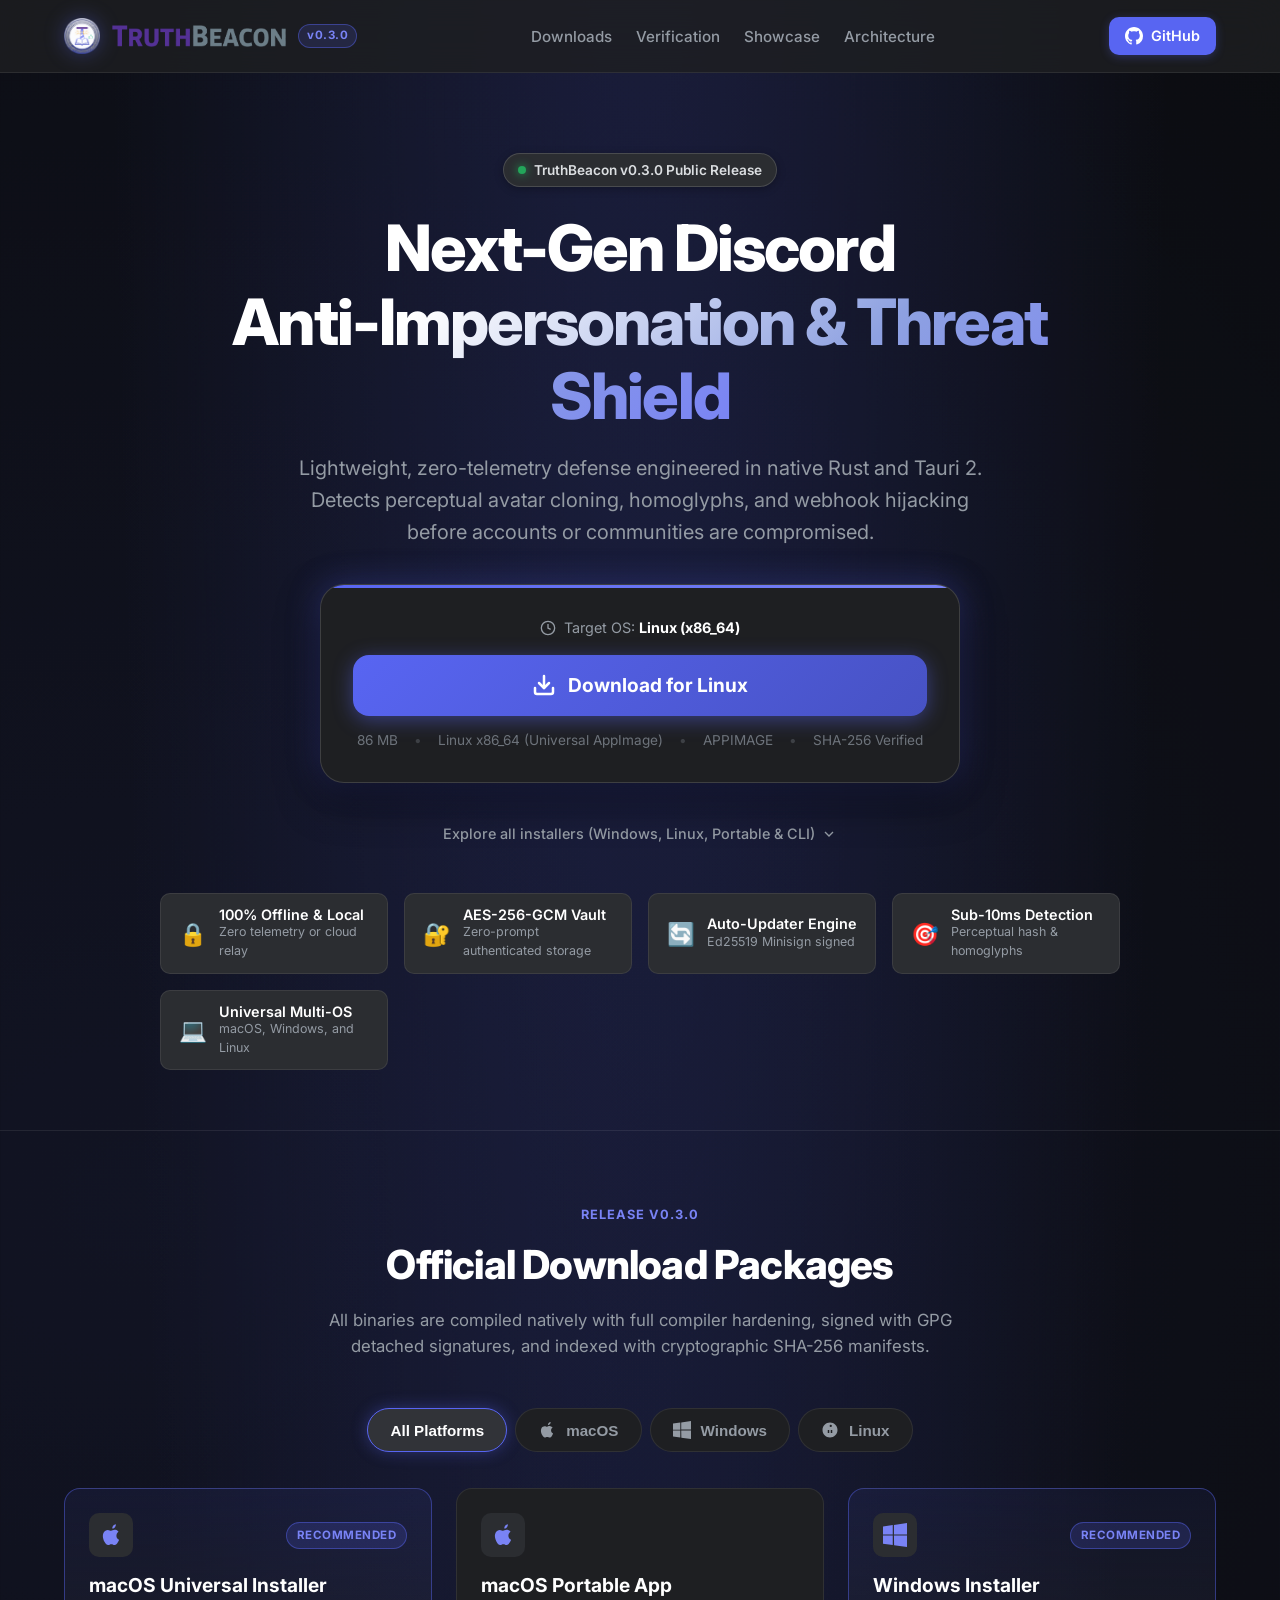
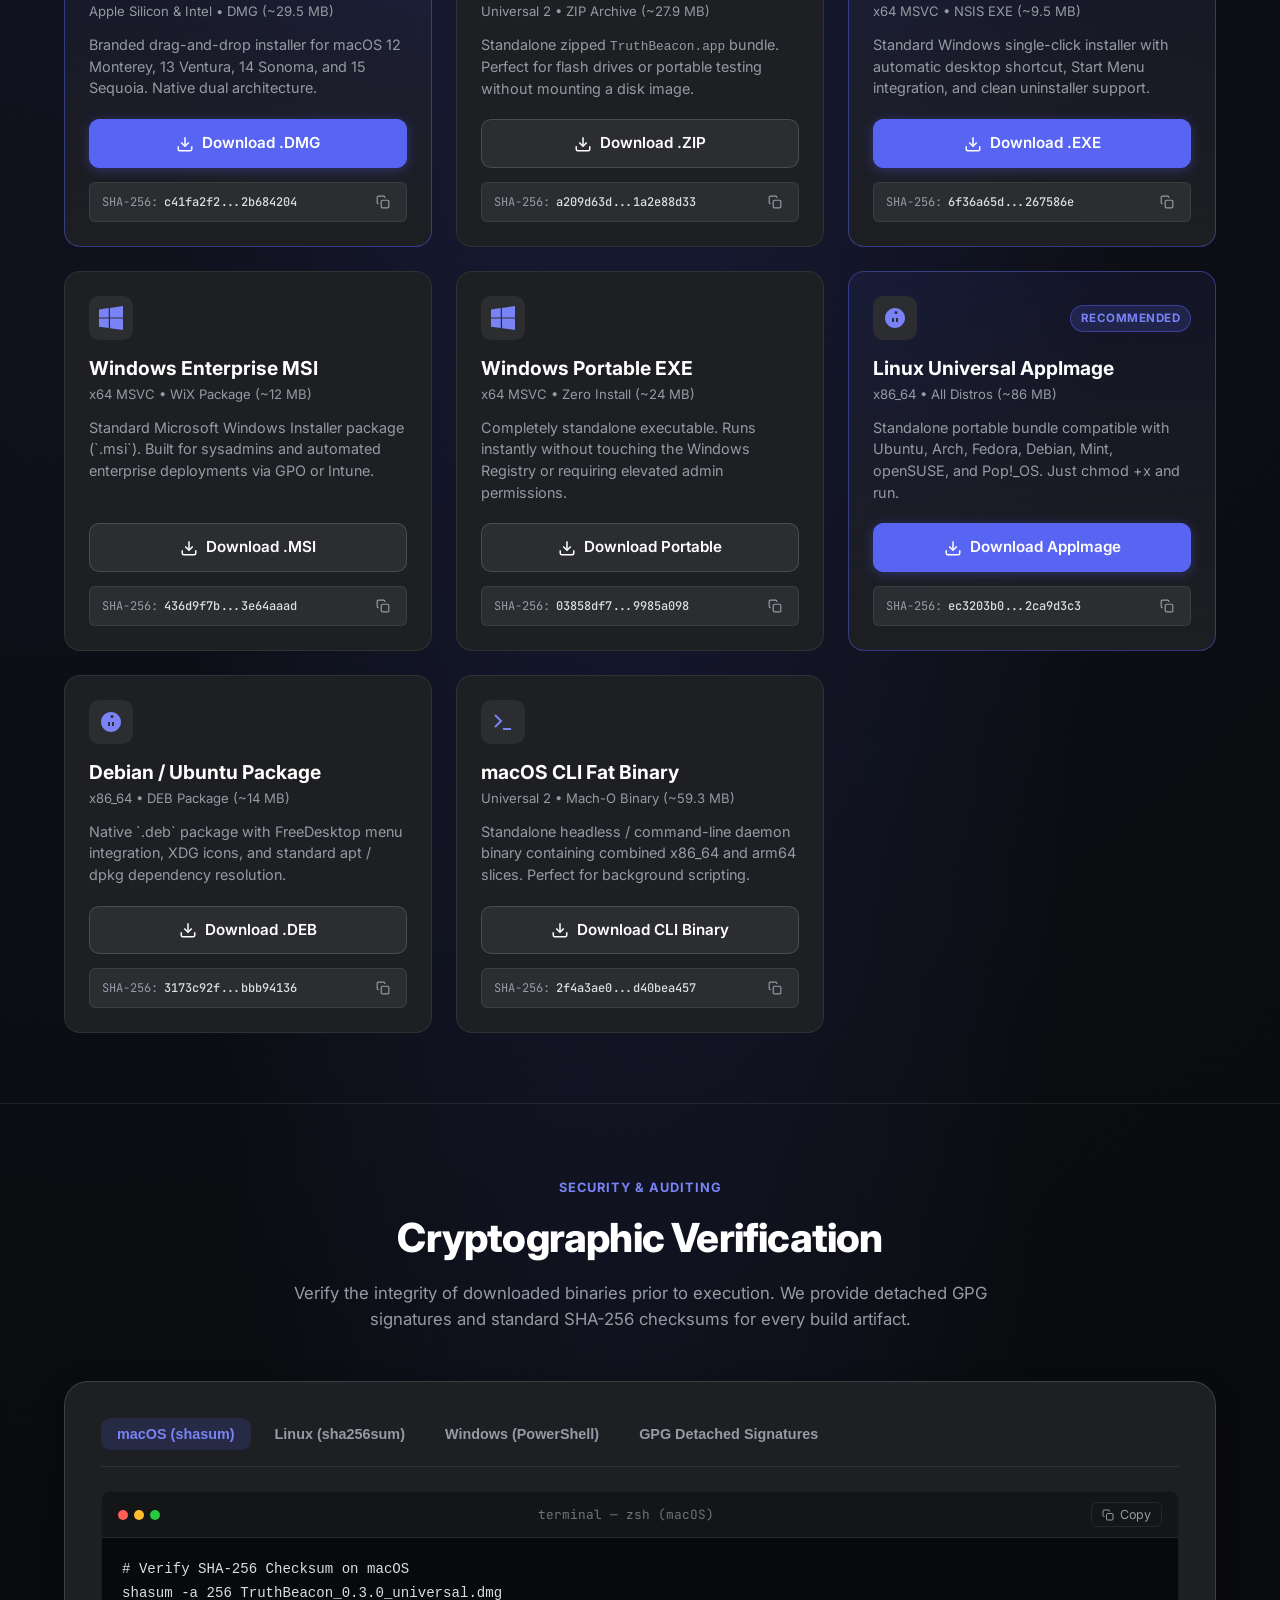
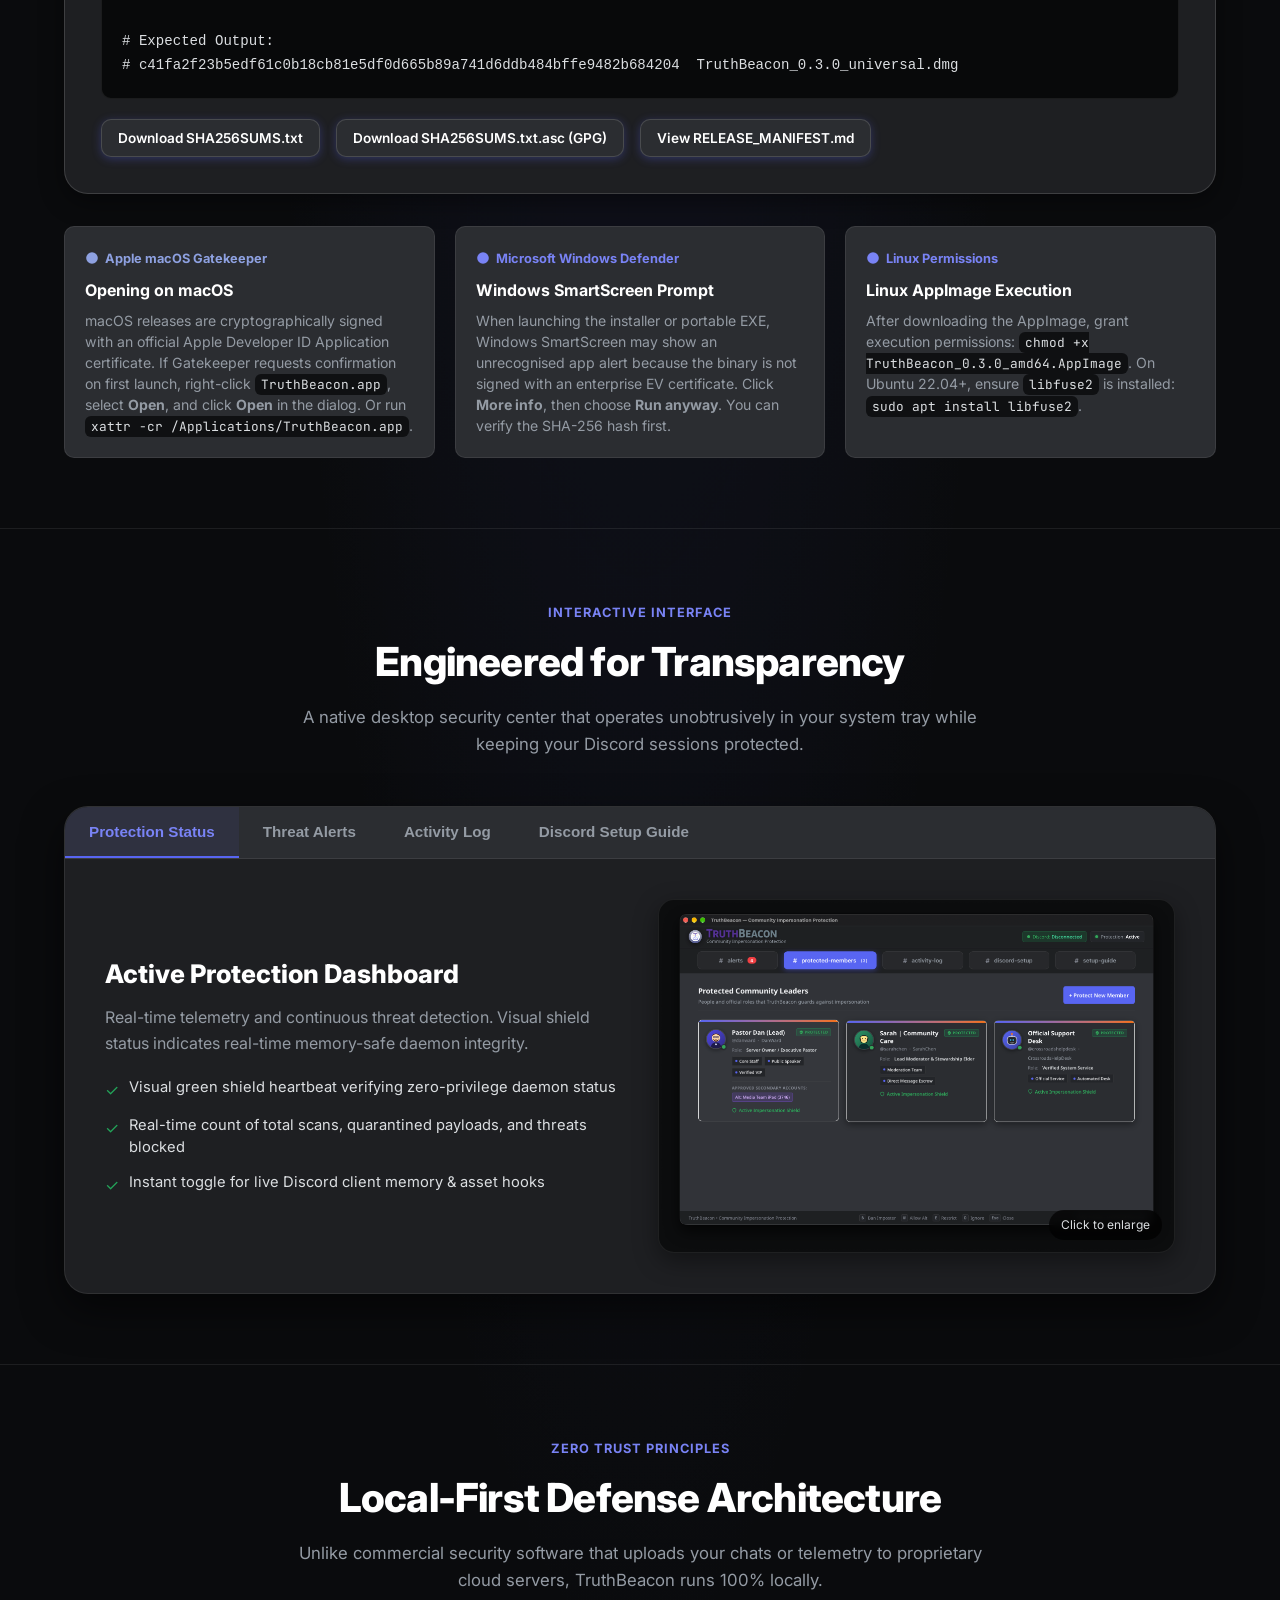
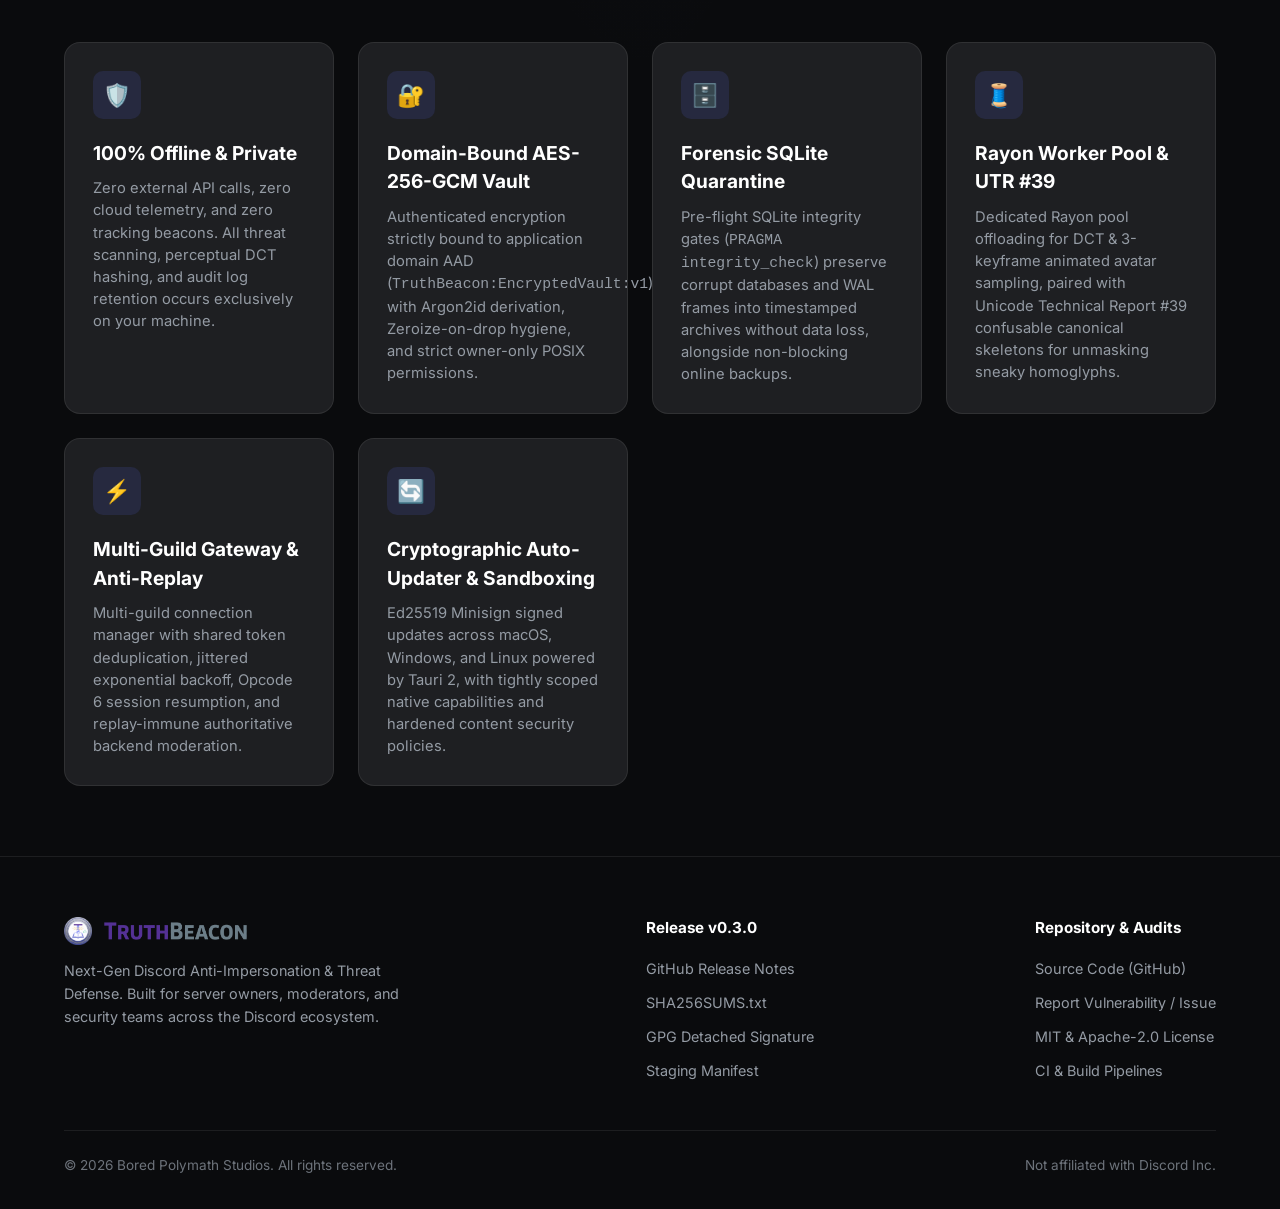
==== commit 03d818bf: "Release v0.3.0: Universal community moderation architecture, cryptographic manifest sync & release h" ====
--- a/website/index.html
+++ b/website/index.html
@@ -6,7 +6,7 @@
   <meta name="viewport" content="width=device-width, initial-scale=1.0">
   <title>TruthBeacon — Official Downloads & Next-Gen Discord Security</title>
   <meta name="description"
-    content="Official downloads for TruthBeacon v0.2.2 across macOS, Windows, and Linux. Zero-telemetry, memory-safe Discord anti-impersonation and threat defense engineered in Rust and Tauri 2.">
+    content="Official downloads for TruthBeacon v0.3.0 across macOS, Windows, and Linux. Zero-telemetry, memory-safe Discord anti-impersonation and threat defense engineered in Rust and Tauri 2.">
   <meta name="keywords"
     content="TruthBeacon, Discord security, anti-impersonation, anti-token-theft, homoglyph detection, avatar clone detection, Tauri, Rust, download, macOS, Windows, Linux">
   <meta name="author" content="Bored Polymath Studios">
@@ -16,7 +16,7 @@
   <meta property="og:url" content="https://boredpolymath.github.io/truth-beacon/">
   <meta property="og:title" content="TruthBeacon — Official Downloads & Discord Threat Defense">
   <meta property="og:description"
-    content="Next-Gen Discord Anti-Impersonation & Threat Shield. Download TruthBeacon v0.2.2 for macOS, Windows, and Linux.">
+    content="Next-Gen Discord Anti-Impersonation & Threat Shield. Download TruthBeacon v0.3.0 for macOS, Windows, and Linux.">
   <meta property="og:image" content="https://boredpolymath.github.io/truth-beacon/assets/screenshot_protected.png">
 
   <!-- Twitter -->
@@ -24,7 +24,7 @@
   <meta property="twitter:url" content="https://boredpolymath.github.io/truth-beacon/">
   <meta property="twitter:title" content="TruthBeacon — Official Downloads & Discord Threat Defense">
   <meta property="twitter:description"
-    content="Download TruthBeacon v0.2.2 for macOS, Windows, and Linux. 100% offline, zero-telemetry defense engineered in Rust and Tauri 2.">
+    content="Download TruthBeacon v0.3.0 for macOS, Windows, and Linux. 100% offline, zero-telemetry defense engineered in Rust and Tauri 2.">
   <meta property="twitter:image" content="https://boredpolymath.github.io/truth-beacon/assets/screenshot_protected.png">
 
   <!-- Favicon -->
@@ -50,7 +50,7 @@
       <a href="#" class="nav-brand" id="nav-brand-link">
         <img src="assets/truthbeacon_emblem.png" alt="TruthBeacon Emblem" class="brand-emblem" id="brand-emblem-img">
         <img src="assets/truthbeacon_wordmark.png" alt="TruthBeacon" class="brand-wordmark-img" id="brand-wordmark-img">
-        <span class="brand-badge" id="nav-version-badge">v0.2.2</span>
+        <span class="brand-badge" id="nav-version-badge">v0.3.0</span>
       </a>
 
       <nav>
@@ -81,7 +81,7 @@
       <div class="container">
         <div class="hero-tag-wrap" id="hero-tag-wrap">
           <span class="hero-tag-pulse"></span>
-          <span>TruthBeacon v0.2.2 Public Release</span>
+          <span>TruthBeacon v0.3.0 Public Release</span>
         </div>
 
         <h1 class="hero-title" id="hero-title">
@@ -104,7 +104,7 @@
             <span>Target OS: <strong class="detected-os-name" id="hero-detected-os">macOS (Universal 2)</strong></span>
           </div>
 
-          <a href="https://github.com/boredpolymath/truth-beacon/releases/download/v0.2.2/TruthBeacon_0.2.2_universal.dmg"
+          <a href="https://github.com/boredpolymath/truth-beacon/releases/download/v0.3.0/TruthBeacon_0.3.0_universal.dmg"
             class="btn-primary-download" id="hero-primary-download-btn">
             <svg width="24" height="24" viewBox="0 0 24 24" fill="none" stroke="currentColor" stroke-width="2.5"
               stroke-linecap="round" stroke-linejoin="round">
@@ -116,7 +116,7 @@
           </a>
 
           <div class="btn-download-meta" id="hero-download-meta">
-            <span id="hero-meta-size">27 MB</span>
+            <span id="hero-meta-size">29.5 MB</span>
             <span class="meta-divider">•</span>
             <span id="hero-meta-arch">Universal 2 (Apple Silicon & Intel)</span>
             <span class="meta-divider">•</span>
@@ -180,7 +180,7 @@
     <section class="section" id="downloads">
       <div class="container">
         <div class="section-header">
-          <span class="section-tag">Release v0.2.2</span>
+          <span class="section-tag">Release v0.3.0</span>
           <h2 class="section-title">Official Download Packages</h2>
           <p class="section-desc">
             All binaries are compiled natively with full compiler hardening, signed with GPG detached signatures, and
@@ -238,7 +238,7 @@
               Branded drag-and-drop installer for macOS 12 Monterey, 13 Ventura, 14 Sonoma, and 15 Sequoia. Native dual
               architecture.
             </p>
-            <a href="https://github.com/boredpolymath/truth-beacon/releases/download/v0.2.2/TruthBeacon_0.2.2_universal.dmg"
+            <a href="https://github.com/boredpolymath/truth-beacon/releases/download/v0.3.0/TruthBeacon_0.3.0_universal.dmg"
               class="card-btn-download" id="btn-download-mac-dmg">
               <svg width="18" height="18" viewBox="0 0 24 24" fill="none" stroke="currentColor" stroke-width="2">
                 <path d="M21 15v4a2 2 0 0 1-2 2H5a2 2 0 0 1-2-2v-4" />
@@ -248,12 +248,12 @@
               <span>Download .DMG</span>
             </a>
             <div class="checksum-box">
-              <div class="checksum-content" title="1b1f8973ee231688e906cbce8f4b438e63e2f47899e8a45cac1869ebe44ad02c">
+              <div class="checksum-content" title="c41fa2f23b5edf61c0b18cb81e5df0d665b89a741d6ddb484bffe9482b684204">
                 <span>SHA-256:</span>
-                <span class="checksum-hash">1b1f8973...e44ad02c</span>
+                <span class="checksum-hash">c41fa2f2...2b684204</span>
               </div>
               <button type="button" class="btn-copy-checksum"
-                data-hash="1b1f8973ee231688e906cbce8f4b438e63e2f47899e8a45cac1869ebe44ad02c"
+                data-hash="c41fa2f23b5edf61c0b18cb81e5df0d665b89a741d6ddb484bffe9482b684204"
                 title="Copy SHA-256 Checksum" id="btn-copy-mac-dmg">
                 <svg width="14" height="14" viewBox="0 0 24 24" fill="none" stroke="currentColor" stroke-width="2">
                   <rect x="9" y="9" width="13" height="13" rx="2" ry="2" />
@@ -281,7 +281,7 @@
               Standalone zipped <code style="font-size:0.8rem">TruthBeacon.app</code> bundle. Perfect for flash drives
               or portable testing without mounting a disk image.
             </p>
-            <a href="https://github.com/boredpolymath/truth-beacon/releases/download/v0.2.2/TruthBeacon_0.2.2_macos_universal.zip"
+            <a href="https://github.com/boredpolymath/truth-beacon/releases/download/v0.3.0/TruthBeacon_0.3.0_macos_universal.zip"
               class="card-btn-download" id="btn-download-mac-zip">
               <svg width="18" height="18" viewBox="0 0 24 24" fill="none" stroke="currentColor" stroke-width="2">
                 <path d="M21 15v4a2 2 0 0 1-2 2H5a2 2 0 0 1-2-2v-4" />
@@ -291,12 +291,12 @@
               <span>Download .ZIP</span>
             </a>
             <div class="checksum-box">
-              <div class="checksum-content" title="db9d5cc8fde010663dcc89d5793f02255c3f3c59c4e2e8a16b60fde000fa53a7">
+              <div class="checksum-content" title="a209d63d56d88beb2ec94b5644f1947022f6d08e0f3844aa2858d091a2e88d33">
                 <span>SHA-256:</span>
-                <span class="checksum-hash">db9d5cc8...00fa53a7</span>
+                <span class="checksum-hash">a209d63d...1a2e88d33</span>
               </div>
               <button type="button" class="btn-copy-checksum"
-                data-hash="db9d5cc8fde010663dcc89d5793f02255c3f3c59c4e2e8a16b60fde000fa53a7"
+                data-hash="a209d63d56d88beb2ec94b5644f1947022f6d08e0f3844aa2858d091a2e88d33"
                 title="Copy SHA-256 Checksum" id="btn-copy-mac-zip">
                 <svg width="14" height="14" viewBox="0 0 24 24" fill="none" stroke="currentColor" stroke-width="2">
                   <rect x="9" y="9" width="13" height="13" rx="2" ry="2" />
@@ -325,7 +325,7 @@
               Standard Windows single-click installer with automatic desktop shortcut, Start Menu integration, and clean
               uninstaller support.
             </p>
-            <a href="https://github.com/boredpolymath/truth-beacon/releases/download/v0.2.2/TruthBeacon_0.2.2_x64-setup.exe"
+            <a href="https://github.com/boredpolymath/truth-beacon/releases/download/v0.3.0/TruthBeacon_0.3.0_x64-setup.exe"
               class="card-btn-download" id="btn-download-win-exe">
               <svg width="18" height="18" viewBox="0 0 24 24" fill="none" stroke="currentColor" stroke-width="2">
                 <path d="M21 15v4a2 2 0 0 1-2 2H5a2 2 0 0 1-2-2v-4" />
@@ -368,7 +368,7 @@
               Standard Microsoft Windows Installer package (`.msi`). Built for sysadmins and automated enterprise
               deployments via GPO or Intune.
             </p>
-            <a href="https://github.com/boredpolymath/truth-beacon/releases/download/v0.2.2/TruthBeacon_0.2.2_x64_en-US.msi"
+            <a href="https://github.com/boredpolymath/truth-beacon/releases/download/v0.3.0/TruthBeacon_0.3.0_x64_en-US.msi"
               class="card-btn-download" id="btn-download-win-msi">
               <svg width="18" height="18" viewBox="0 0 24 24" fill="none" stroke="currentColor" stroke-width="2">
                 <path d="M21 15v4a2 2 0 0 1-2 2H5a2 2 0 0 1-2-2v-4" />
@@ -411,7 +411,7 @@
               Completely standalone executable. Runs instantly without touching the Windows Registry or requiring
               elevated admin permissions.
             </p>
-            <a href="https://github.com/boredpolymath/truth-beacon/releases/download/v0.2.2/TruthBeacon-Portable.exe"
+            <a href="https://github.com/boredpolymath/truth-beacon/releases/download/v0.3.0/TruthBeacon-Portable.exe"
               class="card-btn-download" id="btn-download-win-portable">
               <svg width="18" height="18" viewBox="0 0 24 24" fill="none" stroke="currentColor" stroke-width="2">
                 <path d="M21 15v4a2 2 0 0 1-2 2H5a2 2 0 0 1-2-2v-4" />
@@ -455,7 +455,7 @@
               Standalone portable bundle compatible with Ubuntu, Arch, Fedora, Debian, Mint, openSUSE, and Pop!_OS. Just
               chmod +x and run.
             </p>
-            <a href="https://github.com/boredpolymath/truth-beacon/releases/download/v0.2.2/TruthBeacon_0.2.2_amd64.AppImage"
+            <a href="https://github.com/boredpolymath/truth-beacon/releases/download/v0.3.0/TruthBeacon_0.3.0_amd64.AppImage"
               class="card-btn-download" id="btn-download-linux-appimage">
               <svg width="18" height="18" viewBox="0 0 24 24" fill="none" stroke="currentColor" stroke-width="2">
                 <path d="M21 15v4a2 2 0 0 1-2 2H5a2 2 0 0 1-2-2v-4" />
@@ -498,7 +498,7 @@
               Native `.deb` package with FreeDesktop menu integration, XDG icons, and standard apt / dpkg dependency
               resolution.
             </p>
-            <a href="https://github.com/boredpolymath/truth-beacon/releases/download/v0.2.2/TruthBeacon_0.2.2_amd64.deb"
+            <a href="https://github.com/boredpolymath/truth-beacon/releases/download/v0.3.0/TruthBeacon_0.3.0_amd64.deb"
               class="card-btn-download" id="btn-download-linux-deb">
               <svg width="18" height="18" viewBox="0 0 24 24" fill="none" stroke="currentColor" stroke-width="2">
                 <path d="M21 15v4a2 2 0 0 1-2 2H5a2 2 0 0 1-2-2v-4" />
@@ -541,7 +541,7 @@
               Standalone headless / command-line daemon binary containing combined x86_64 and arm64 slices. Perfect for
               background scripting.
             </p>
-            <a href="https://github.com/boredpolymath/truth-beacon/releases/download/v0.2.2/truth-beacon-universal"
+            <a href="https://github.com/boredpolymath/truth-beacon/releases/download/v0.3.0/truth-beacon-universal"
               class="card-btn-download" id="btn-download-mac-bin">
               <svg width="18" height="18" viewBox="0 0 24 24" fill="none" stroke="currentColor" stroke-width="2">
                 <path d="M21 15v4a2 2 0 0 1-2 2H5a2 2 0 0 1-2-2v-4" />
@@ -551,12 +551,12 @@
               <span>Download CLI Binary</span>
             </a>
             <div class="checksum-box">
-              <div class="checksum-content" title="056044419ee0d312329a0f58365c25293db8f92f1bca51d1849b6ab444363ce5">
+              <div class="checksum-content" title="2f4a3ae027a0de4e7a62fabf66416bd472b80d9252452a08aafb326d40bea457">
                 <span>SHA-256:</span>
-                <span class="checksum-hash">05604441...44363ce5</span>
+                <span class="checksum-hash">2f4a3ae0...d40bea457</span>
               </div>
               <button type="button" class="btn-copy-checksum"
-                data-hash="056044419ee0d312329a0f58365c25293db8f92f1bca51d1849b6ab444363ce5"
+                data-hash="2f4a3ae027a0de4e7a62fabf66416bd472b80d9252452a08aafb326d40bea457"
                 title="Copy SHA-256 Checksum" id="btn-copy-mac-bin">
                 <svg width="14" height="14" viewBox="0 0 24 24" fill="none" stroke="currentColor" stroke-width="2">
                   <rect x="9" y="9" width="13" height="13" rx="2" ry="2" />
@@ -612,27 +612,27 @@
             </div>
             <div class="terminal-body">
               <pre><code id="verify-code-content"># Verify SHA-256 Checksum on macOS
-shasum -a 256 TruthBeacon_0.2.2_universal.dmg
+shasum -a 256 TruthBeacon_0.3.0_universal.dmg
 
 # Expected Output:
-# c450fa110a54f2d64eab14763b8d9a7505f7bb0100c95417eca0d185c713a629  TruthBeacon_0.2.2_universal.dmg</code></pre>
+# c41fa2f23b5edf61c0b18cb81e5df0d665b89a741d6ddb484bffe9482b684204  TruthBeacon_0.3.0_universal.dmg</code></pre>
             </div>
           </div>
 
           <div style="margin-top: 20px; display: flex; gap: 16px; flex-wrap: wrap;">
-            <a href="https://github.com/boredpolymath/truth-beacon/releases/download/v0.2.2/SHA256SUMS.txt"
+            <a href="https://github.com/boredpolymath/truth-beacon/releases/download/v0.3.0/SHA256SUMS.txt"
               target="_blank" class="nav-cta"
               style="background:var(--bg-card); border:1px solid var(--border-medium); font-size:0.85rem;"
               id="link-download-sha-txt">
               Download SHA256SUMS.txt
             </a>
-            <a href="https://github.com/boredpolymath/truth-beacon/releases/download/v0.2.2/SHA256SUMS.txt.asc"
+            <a href="https://github.com/boredpolymath/truth-beacon/releases/download/v0.3.0/SHA256SUMS.txt.asc"
               target="_blank" class="nav-cta"
               style="background:var(--bg-card); border:1px solid var(--border-medium); font-size:0.85rem;"
               id="link-download-sha-asc">
               Download SHA256SUMS.txt.asc (GPG)
             </a>
-            <a href="https://github.com/boredpolymath/truth-beacon/releases/download/v0.2.2/RELEASE_MANIFEST.md"
+            <a href="https://github.com/boredpolymath/truth-beacon/releases/download/v0.3.0/RELEASE_MANIFEST.md"
               target="_blank" class="nav-cta"
               style="background:var(--bg-card); border:1px solid var(--border-medium); font-size:0.85rem;"
               id="link-download-manifest">
@@ -684,7 +684,7 @@
             <h4>Linux AppImage Execution</h4>
             <p>
               After downloading the AppImage, grant execution permissions:
-              <code>chmod +x TruthBeacon_0.2.2_amd64.AppImage</code>. On Ubuntu 22.04+, ensure <code>libfuse2</code> is
+              <code>chmod +x TruthBeacon_0.3.0_amd64.AppImage</code>. On Ubuntu 22.04+, ensure <code>libfuse2</code> is
               installed: <code>sudo apt install libfuse2</code>.
             </p>
           </div>
@@ -837,15 +837,15 @@
         </div>
 
         <div class="footer-nav-col">
-          <h4>Release v0.2.2</h4>
+          <h4>Release v0.3.0</h4>
           <ul class="footer-links">
-            <li><a href="https://github.com/boredpolymath/truth-beacon/releases/tag/v0.2.2" target="_blank"
+            <li><a href="https://github.com/boredpolymath/truth-beacon/releases/tag/v0.3.0" target="_blank"
                 class="footer-link">GitHub Release Notes</a></li>
-            <li><a href="https://github.com/boredpolymath/truth-beacon/releases/download/v0.2.2/SHA256SUMS.txt"
+            <li><a href="https://github.com/boredpolymath/truth-beacon/releases/download/v0.3.0/SHA256SUMS.txt"
                 target="_blank" class="footer-link">SHA256SUMS.txt</a></li>
-            <li><a href="https://github.com/boredpolymath/truth-beacon/releases/download/v0.2.2/SHA256SUMS.txt.asc"
+            <li><a href="https://github.com/boredpolymath/truth-beacon/releases/download/v0.3.0/SHA256SUMS.txt.asc"
                 target="_blank" class="footer-link">GPG Detached Signature</a></li>
-            <li><a href="https://github.com/boredpolymath/truth-beacon/releases/download/v0.2.2/RELEASE_MANIFEST.md"
+            <li><a href="https://github.com/boredpolymath/truth-beacon/releases/download/v0.3.0/RELEASE_MANIFEST.md"
                 target="_blank" class="footer-link">Staging Manifest</a></li>
           </ul>
         </div>
@@ -857,7 +857,7 @@
                 (GitHub)</a></li>
             <li><a href="https://github.com/boredpolymath/truth-beacon/issues" target="_blank"
                 class="footer-link">Report Vulnerability / Issue</a></li>
-            <li><a href="https://github.com/boredpolymath/truth-beacon/blob/main/LICENSE" target="_blank"
+            <li><a href="https://github.com/boredpolymath/truth-beacon/blob/main/LICENSE-MIT" target="_blank"
                 class="footer-link">MIT & Apache-2.0 License</a></li>
             <li><a href="https://github.com/boredpolymath/truth-beacon/actions" target="_blank" class="footer-link">CI &
                 Build Pipelines</a></li>
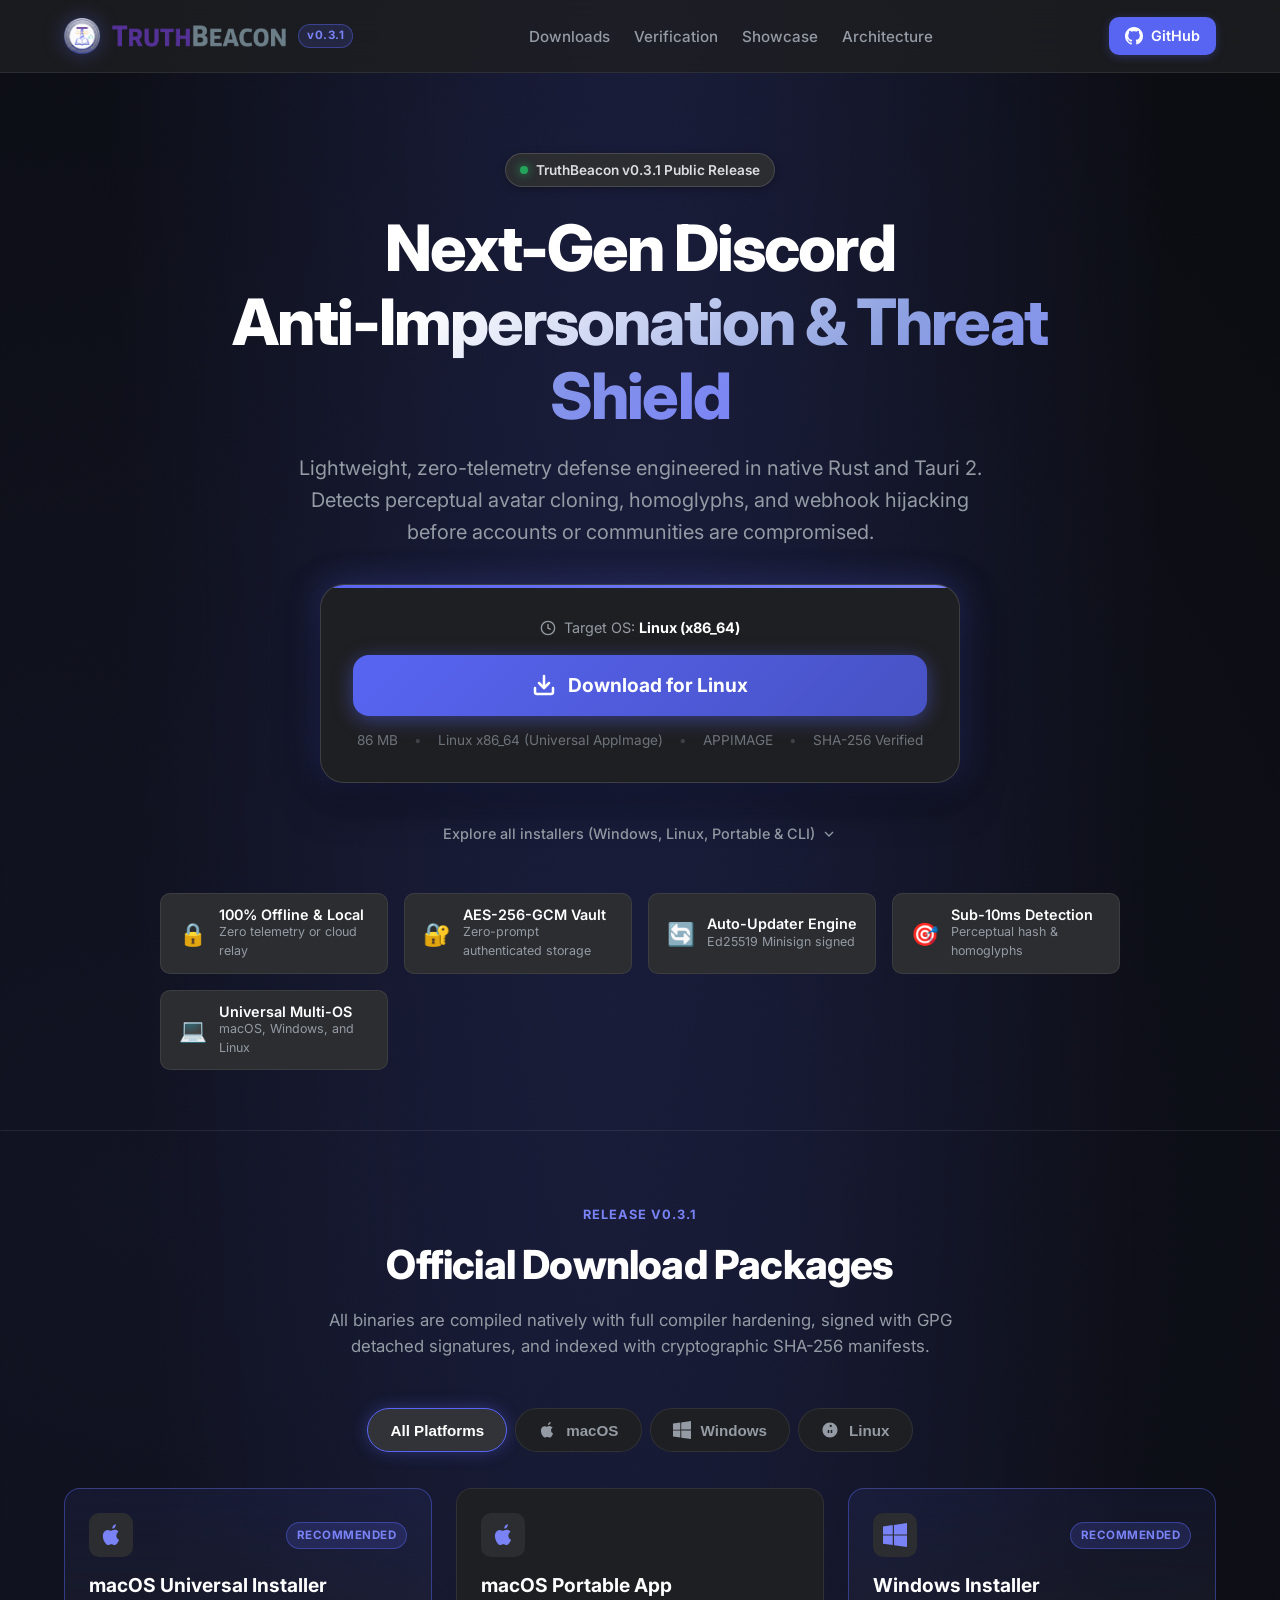
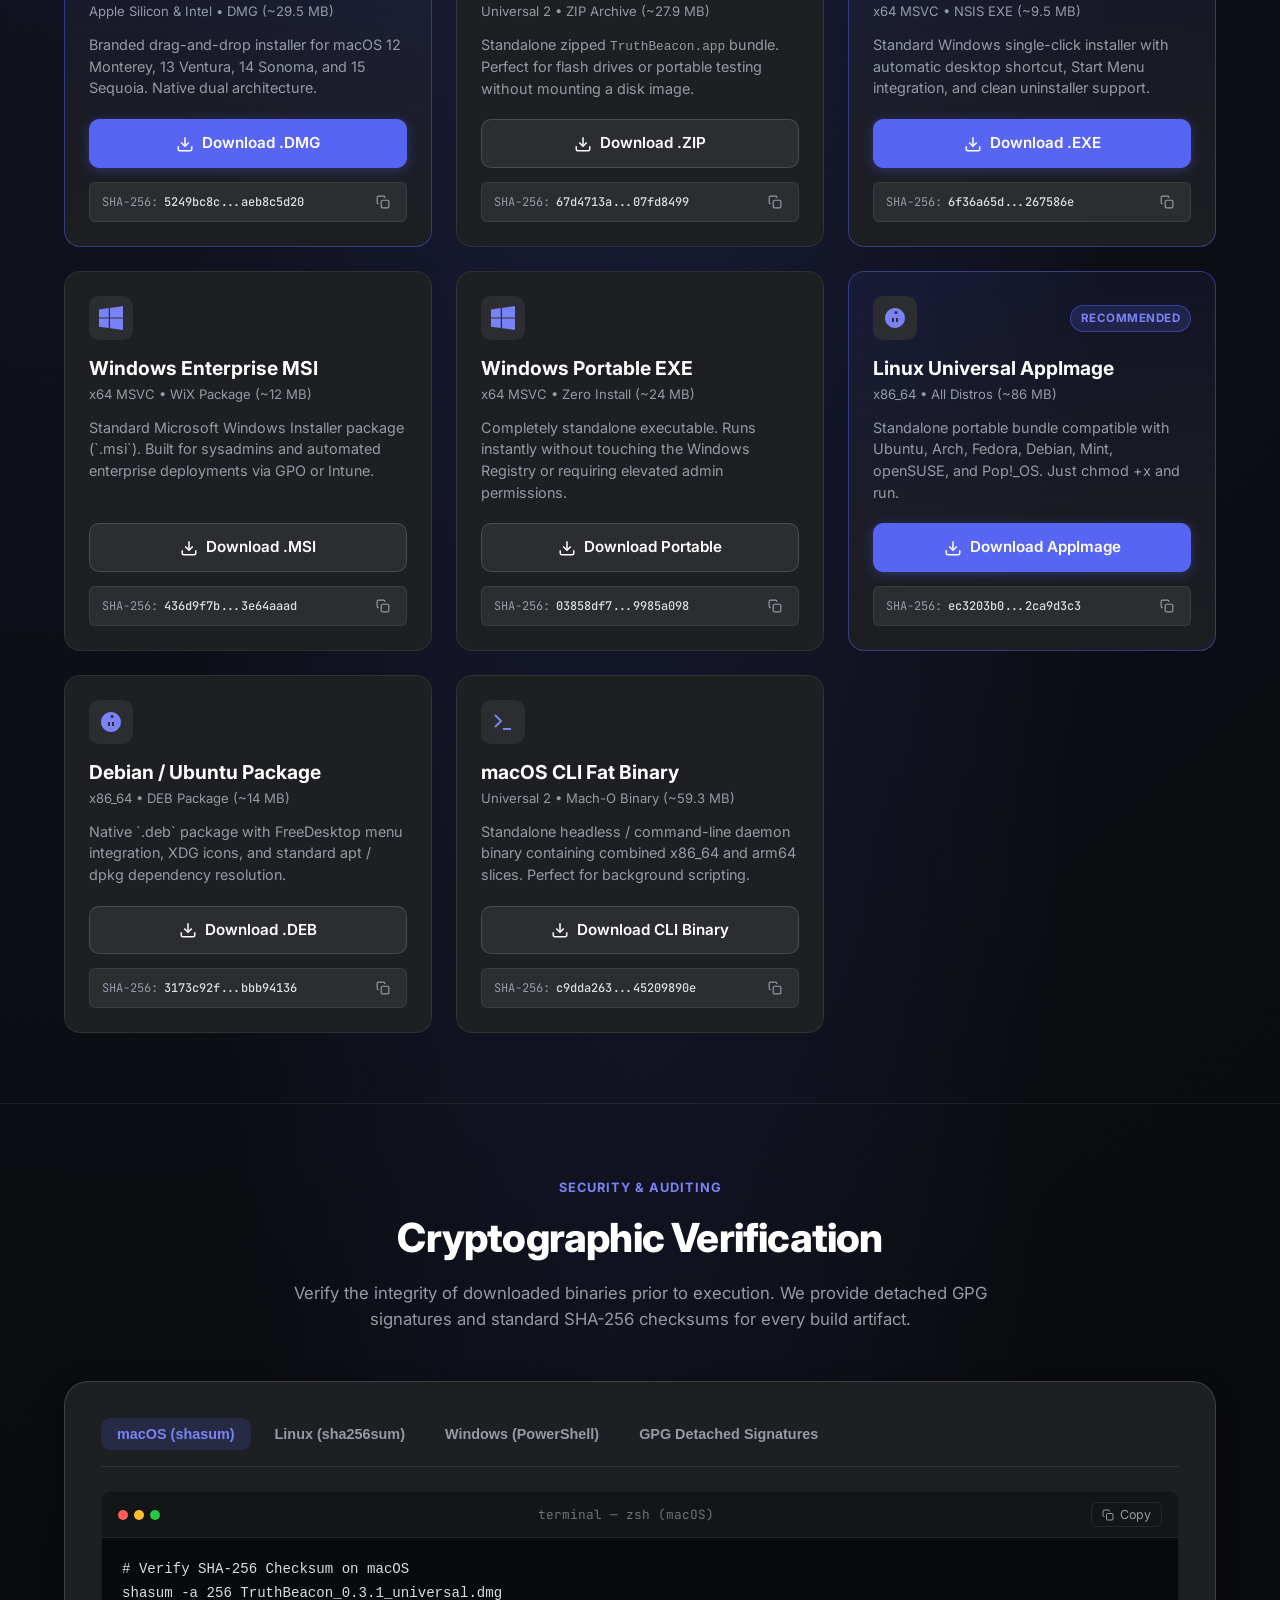
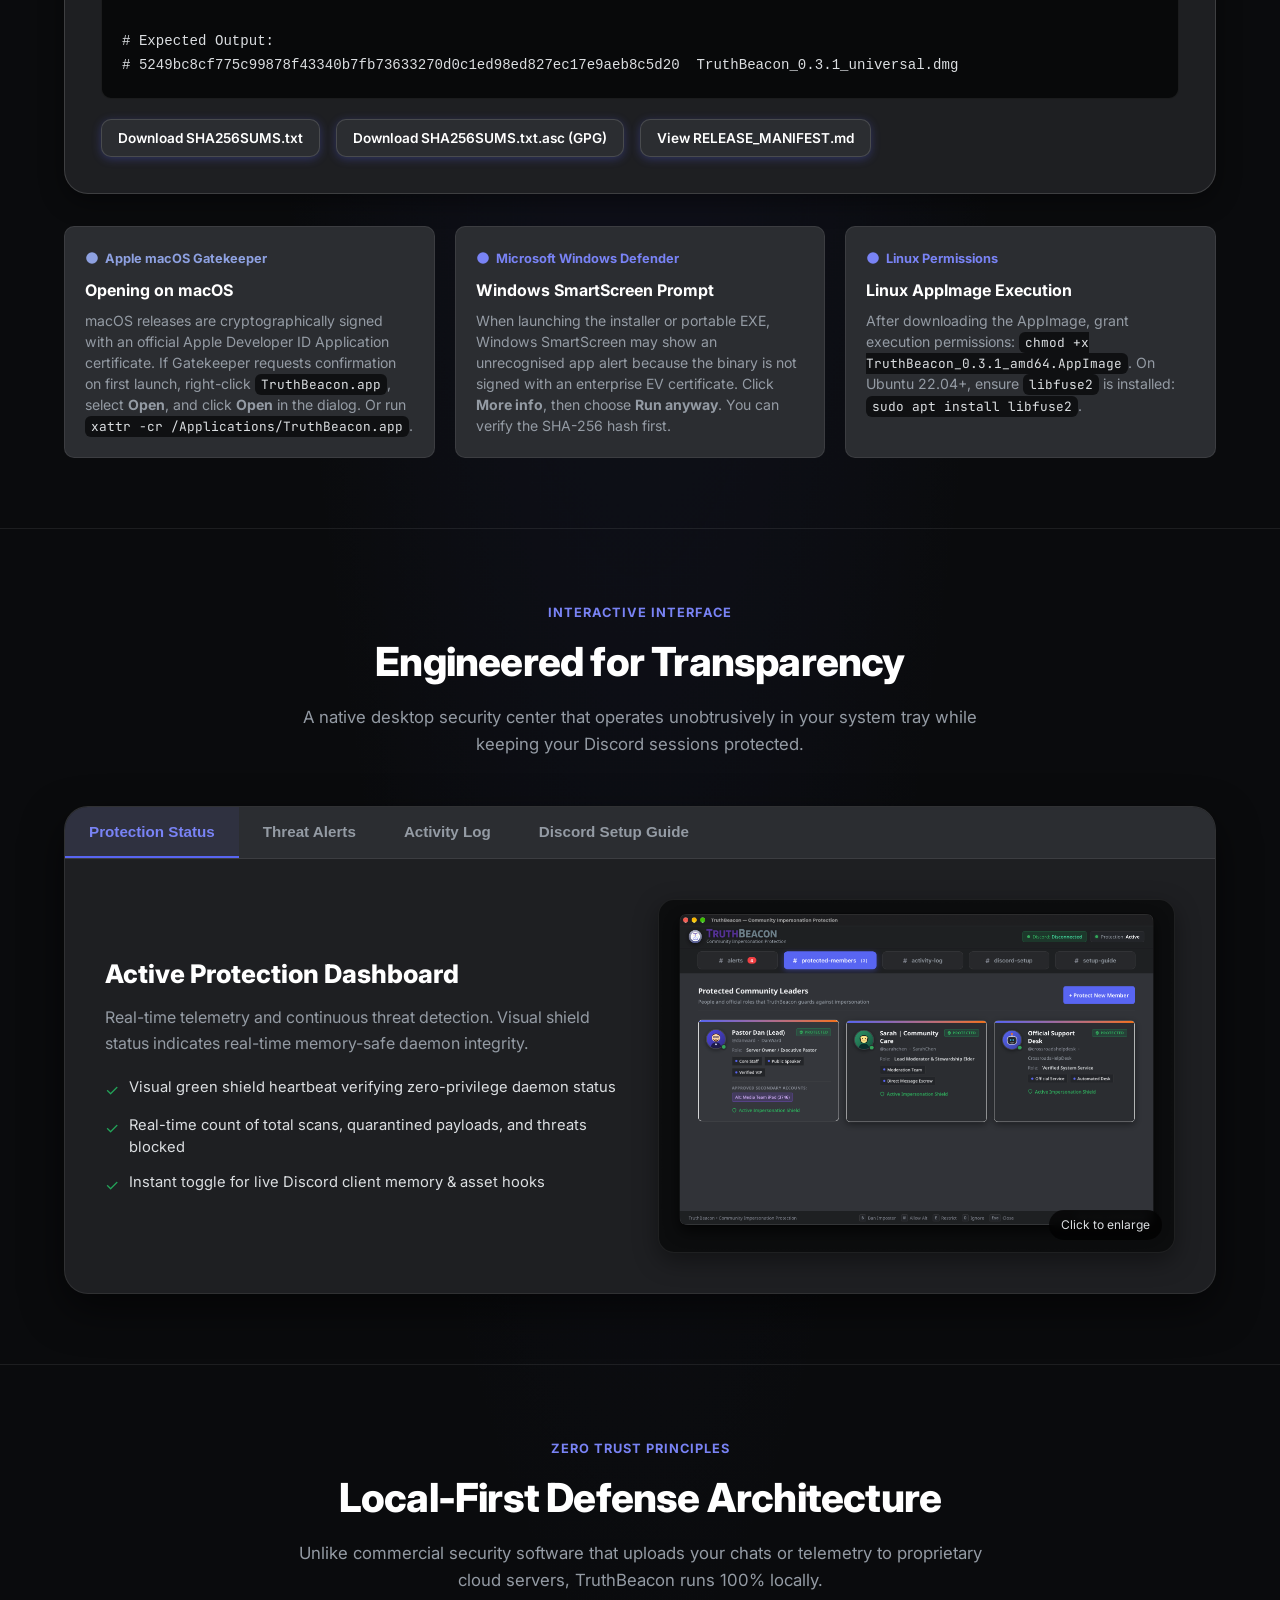
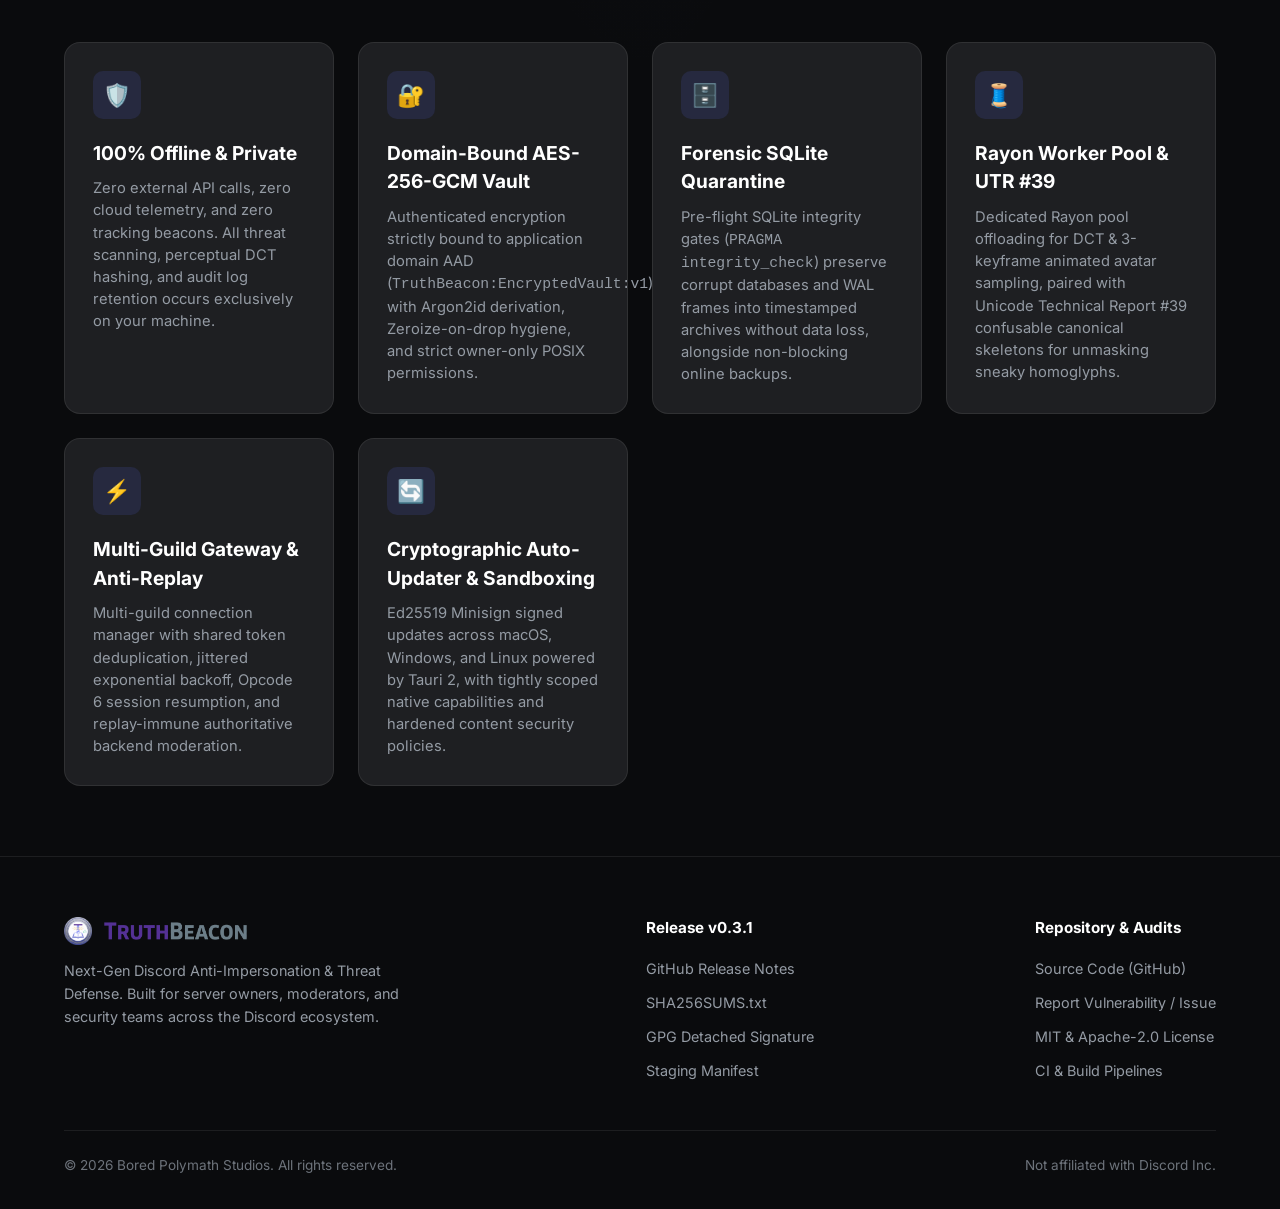
==== commit ecd61e48: "Release v0.3.1: VibeDoctor automated audit hardening, XSS sanitization & production release" ====
--- a/website/index.html
+++ b/website/index.html
@@ -6,7 +6,7 @@
   <meta name="viewport" content="width=device-width, initial-scale=1.0">
   <title>TruthBeacon — Official Downloads & Next-Gen Discord Security</title>
   <meta name="description"
-    content="Official downloads for TruthBeacon v0.3.0 across macOS, Windows, and Linux. Zero-telemetry, memory-safe Discord anti-impersonation and threat defense engineered in Rust and Tauri 2.">
+    content="Official downloads for TruthBeacon v0.3.1 across macOS, Windows, and Linux. Zero-telemetry, memory-safe Discord anti-impersonation and threat defense engineered in Rust and Tauri 2.">
   <meta name="keywords"
     content="TruthBeacon, Discord security, anti-impersonation, anti-token-theft, homoglyph detection, avatar clone detection, Tauri, Rust, download, macOS, Windows, Linux">
   <meta name="author" content="Bored Polymath Studios">
@@ -16,7 +16,7 @@
   <meta property="og:url" content="https://boredpolymath.github.io/truth-beacon/">
   <meta property="og:title" content="TruthBeacon — Official Downloads & Discord Threat Defense">
   <meta property="og:description"
-    content="Next-Gen Discord Anti-Impersonation & Threat Shield. Download TruthBeacon v0.3.0 for macOS, Windows, and Linux.">
+    content="Next-Gen Discord Anti-Impersonation & Threat Shield. Download TruthBeacon v0.3.1 for macOS, Windows, and Linux.">
   <meta property="og:image" content="https://boredpolymath.github.io/truth-beacon/assets/screenshot_protected.png">
 
   <!-- Twitter -->
@@ -24,7 +24,7 @@
   <meta property="twitter:url" content="https://boredpolymath.github.io/truth-beacon/">
   <meta property="twitter:title" content="TruthBeacon — Official Downloads & Discord Threat Defense">
   <meta property="twitter:description"
-    content="Download TruthBeacon v0.3.0 for macOS, Windows, and Linux. 100% offline, zero-telemetry defense engineered in Rust and Tauri 2.">
+    content="Download TruthBeacon v0.3.1 for macOS, Windows, and Linux. 100% offline, zero-telemetry defense engineered in Rust and Tauri 2.">
   <meta property="twitter:image" content="https://boredpolymath.github.io/truth-beacon/assets/screenshot_protected.png">
 
   <!-- Favicon -->
@@ -50,7 +50,7 @@
       <a href="#" class="nav-brand" id="nav-brand-link">
         <img src="assets/truthbeacon_emblem.png" alt="TruthBeacon Emblem" class="brand-emblem" id="brand-emblem-img">
         <img src="assets/truthbeacon_wordmark.png" alt="TruthBeacon" class="brand-wordmark-img" id="brand-wordmark-img">
-        <span class="brand-badge" id="nav-version-badge">v0.3.0</span>
+        <span class="brand-badge" id="nav-version-badge">v0.3.1</span>
       </a>
 
       <nav>
@@ -81,7 +81,7 @@
       <div class="container">
         <div class="hero-tag-wrap" id="hero-tag-wrap">
           <span class="hero-tag-pulse"></span>
-          <span>TruthBeacon v0.3.0 Public Release</span>
+          <span>TruthBeacon v0.3.1 Public Release</span>
         </div>
 
         <h1 class="hero-title" id="hero-title">
@@ -104,7 +104,7 @@
             <span>Target OS: <strong class="detected-os-name" id="hero-detected-os">macOS (Universal 2)</strong></span>
           </div>
 
-          <a href="https://github.com/boredpolymath/truth-beacon/releases/download/v0.3.0/TruthBeacon_0.3.0_universal.dmg"
+          <a href="https://github.com/boredpolymath/truth-beacon/releases/download/v0.3.1/TruthBeacon_0.3.1_universal.dmg"
             class="btn-primary-download" id="hero-primary-download-btn">
             <svg width="24" height="24" viewBox="0 0 24 24" fill="none" stroke="currentColor" stroke-width="2.5"
               stroke-linecap="round" stroke-linejoin="round">
@@ -180,7 +180,7 @@
     <section class="section" id="downloads">
       <div class="container">
         <div class="section-header">
-          <span class="section-tag">Release v0.3.0</span>
+          <span class="section-tag">Release v0.3.1</span>
           <h2 class="section-title">Official Download Packages</h2>
           <p class="section-desc">
             All binaries are compiled natively with full compiler hardening, signed with GPG detached signatures, and
@@ -238,7 +238,7 @@
               Branded drag-and-drop installer for macOS 12 Monterey, 13 Ventura, 14 Sonoma, and 15 Sequoia. Native dual
               architecture.
             </p>
-            <a href="https://github.com/boredpolymath/truth-beacon/releases/download/v0.3.0/TruthBeacon_0.3.0_universal.dmg"
+            <a href="https://github.com/boredpolymath/truth-beacon/releases/download/v0.3.1/TruthBeacon_0.3.1_universal.dmg"
               class="card-btn-download" id="btn-download-mac-dmg">
               <svg width="18" height="18" viewBox="0 0 24 24" fill="none" stroke="currentColor" stroke-width="2">
                 <path d="M21 15v4a2 2 0 0 1-2 2H5a2 2 0 0 1-2-2v-4" />
@@ -248,12 +248,12 @@
               <span>Download .DMG</span>
             </a>
             <div class="checksum-box">
-              <div class="checksum-content" title="c41fa2f23b5edf61c0b18cb81e5df0d665b89a741d6ddb484bffe9482b684204">
+              <div class="checksum-content" title="5249bc8cf775c99878f43340b7fb73633270d0c1ed98ed827ec17e9aeb8c5d20">
                 <span>SHA-256:</span>
-                <span class="checksum-hash">c41fa2f2...2b684204</span>
+                <span class="checksum-hash">5249bc8c...aeb8c5d20</span>
               </div>
               <button type="button" class="btn-copy-checksum"
-                data-hash="c41fa2f23b5edf61c0b18cb81e5df0d665b89a741d6ddb484bffe9482b684204"
+                data-hash="5249bc8cf775c99878f43340b7fb73633270d0c1ed98ed827ec17e9aeb8c5d20"
                 title="Copy SHA-256 Checksum" id="btn-copy-mac-dmg">
                 <svg width="14" height="14" viewBox="0 0 24 24" fill="none" stroke="currentColor" stroke-width="2">
                   <rect x="9" y="9" width="13" height="13" rx="2" ry="2" />
@@ -281,7 +281,7 @@
               Standalone zipped <code style="font-size:0.8rem">TruthBeacon.app</code> bundle. Perfect for flash drives
               or portable testing without mounting a disk image.
             </p>
-            <a href="https://github.com/boredpolymath/truth-beacon/releases/download/v0.3.0/TruthBeacon_0.3.0_macos_universal.zip"
+            <a href="https://github.com/boredpolymath/truth-beacon/releases/download/v0.3.1/TruthBeacon_0.3.1_macos_universal.zip"
               class="card-btn-download" id="btn-download-mac-zip">
               <svg width="18" height="18" viewBox="0 0 24 24" fill="none" stroke="currentColor" stroke-width="2">
                 <path d="M21 15v4a2 2 0 0 1-2 2H5a2 2 0 0 1-2-2v-4" />
@@ -291,12 +291,12 @@
               <span>Download .ZIP</span>
             </a>
             <div class="checksum-box">
-              <div class="checksum-content" title="a209d63d56d88beb2ec94b5644f1947022f6d08e0f3844aa2858d091a2e88d33">
+              <div class="checksum-content" title="67d4713af9e7c2b22023e44715d42ac7a7b8dedfdda59af3ddbe32f307fd8499">
                 <span>SHA-256:</span>
-                <span class="checksum-hash">a209d63d...1a2e88d33</span>
+                <span class="checksum-hash">67d4713a...07fd8499</span>
               </div>
               <button type="button" class="btn-copy-checksum"
-                data-hash="a209d63d56d88beb2ec94b5644f1947022f6d08e0f3844aa2858d091a2e88d33"
+                data-hash="67d4713af9e7c2b22023e44715d42ac7a7b8dedfdda59af3ddbe32f307fd8499"
                 title="Copy SHA-256 Checksum" id="btn-copy-mac-zip">
                 <svg width="14" height="14" viewBox="0 0 24 24" fill="none" stroke="currentColor" stroke-width="2">
                   <rect x="9" y="9" width="13" height="13" rx="2" ry="2" />
@@ -325,7 +325,7 @@
               Standard Windows single-click installer with automatic desktop shortcut, Start Menu integration, and clean
               uninstaller support.
             </p>
-            <a href="https://github.com/boredpolymath/truth-beacon/releases/download/v0.3.0/TruthBeacon_0.3.0_x64-setup.exe"
+            <a href="https://github.com/boredpolymath/truth-beacon/releases/download/v0.3.1/TruthBeacon_0.3.1_x64-setup.exe"
               class="card-btn-download" id="btn-download-win-exe">
               <svg width="18" height="18" viewBox="0 0 24 24" fill="none" stroke="currentColor" stroke-width="2">
                 <path d="M21 15v4a2 2 0 0 1-2 2H5a2 2 0 0 1-2-2v-4" />
@@ -368,7 +368,7 @@
               Standard Microsoft Windows Installer package (`.msi`). Built for sysadmins and automated enterprise
               deployments via GPO or Intune.
             </p>
-            <a href="https://github.com/boredpolymath/truth-beacon/releases/download/v0.3.0/TruthBeacon_0.3.0_x64_en-US.msi"
+            <a href="https://github.com/boredpolymath/truth-beacon/releases/download/v0.3.1/TruthBeacon_0.3.1_x64_en-US.msi"
               class="card-btn-download" id="btn-download-win-msi">
               <svg width="18" height="18" viewBox="0 0 24 24" fill="none" stroke="currentColor" stroke-width="2">
                 <path d="M21 15v4a2 2 0 0 1-2 2H5a2 2 0 0 1-2-2v-4" />
@@ -411,7 +411,7 @@
               Completely standalone executable. Runs instantly without touching the Windows Registry or requiring
               elevated admin permissions.
             </p>
-            <a href="https://github.com/boredpolymath/truth-beacon/releases/download/v0.3.0/TruthBeacon-Portable.exe"
+            <a href="https://github.com/boredpolymath/truth-beacon/releases/download/v0.3.1/TruthBeacon-Portable.exe"
               class="card-btn-download" id="btn-download-win-portable">
               <svg width="18" height="18" viewBox="0 0 24 24" fill="none" stroke="currentColor" stroke-width="2">
                 <path d="M21 15v4a2 2 0 0 1-2 2H5a2 2 0 0 1-2-2v-4" />
@@ -455,7 +455,7 @@
               Standalone portable bundle compatible with Ubuntu, Arch, Fedora, Debian, Mint, openSUSE, and Pop!_OS. Just
               chmod +x and run.
             </p>
-            <a href="https://github.com/boredpolymath/truth-beacon/releases/download/v0.3.0/TruthBeacon_0.3.0_amd64.AppImage"
+            <a href="https://github.com/boredpolymath/truth-beacon/releases/download/v0.3.1/TruthBeacon_0.3.1_amd64.AppImage"
               class="card-btn-download" id="btn-download-linux-appimage">
               <svg width="18" height="18" viewBox="0 0 24 24" fill="none" stroke="currentColor" stroke-width="2">
                 <path d="M21 15v4a2 2 0 0 1-2 2H5a2 2 0 0 1-2-2v-4" />
@@ -498,7 +498,7 @@
               Native `.deb` package with FreeDesktop menu integration, XDG icons, and standard apt / dpkg dependency
               resolution.
             </p>
-            <a href="https://github.com/boredpolymath/truth-beacon/releases/download/v0.3.0/TruthBeacon_0.3.0_amd64.deb"
+            <a href="https://github.com/boredpolymath/truth-beacon/releases/download/v0.3.1/TruthBeacon_0.3.1_amd64.deb"
               class="card-btn-download" id="btn-download-linux-deb">
               <svg width="18" height="18" viewBox="0 0 24 24" fill="none" stroke="currentColor" stroke-width="2">
                 <path d="M21 15v4a2 2 0 0 1-2 2H5a2 2 0 0 1-2-2v-4" />
@@ -541,7 +541,7 @@
               Standalone headless / command-line daemon binary containing combined x86_64 and arm64 slices. Perfect for
               background scripting.
             </p>
-            <a href="https://github.com/boredpolymath/truth-beacon/releases/download/v0.3.0/truth-beacon-universal"
+            <a href="https://github.com/boredpolymath/truth-beacon/releases/download/v0.3.1/truth-beacon-universal"
               class="card-btn-download" id="btn-download-mac-bin">
               <svg width="18" height="18" viewBox="0 0 24 24" fill="none" stroke="currentColor" stroke-width="2">
                 <path d="M21 15v4a2 2 0 0 1-2 2H5a2 2 0 0 1-2-2v-4" />
@@ -551,12 +551,12 @@
               <span>Download CLI Binary</span>
             </a>
             <div class="checksum-box">
-              <div class="checksum-content" title="2f4a3ae027a0de4e7a62fabf66416bd472b80d9252452a08aafb326d40bea457">
+              <div class="checksum-content" title="c9dda263d5d58adb46fe73025947e127a5fe200b7677bcc2ecf2e5145209890e">
                 <span>SHA-256:</span>
-                <span class="checksum-hash">2f4a3ae0...d40bea457</span>
+                <span class="checksum-hash">c9dda263...45209890e</span>
               </div>
               <button type="button" class="btn-copy-checksum"
-                data-hash="2f4a3ae027a0de4e7a62fabf66416bd472b80d9252452a08aafb326d40bea457"
+                data-hash="c9dda263d5d58adb46fe73025947e127a5fe200b7677bcc2ecf2e5145209890e"
                 title="Copy SHA-256 Checksum" id="btn-copy-mac-bin">
                 <svg width="14" height="14" viewBox="0 0 24 24" fill="none" stroke="currentColor" stroke-width="2">
                   <rect x="9" y="9" width="13" height="13" rx="2" ry="2" />
@@ -612,27 +612,27 @@
             </div>
             <div class="terminal-body">
               <pre><code id="verify-code-content"># Verify SHA-256 Checksum on macOS
-shasum -a 256 TruthBeacon_0.3.0_universal.dmg
+shasum -a 256 TruthBeacon_0.3.1_universal.dmg
 
 # Expected Output:
-# c41fa2f23b5edf61c0b18cb81e5df0d665b89a741d6ddb484bffe9482b684204  TruthBeacon_0.3.0_universal.dmg</code></pre>
+# 5249bc8cf775c99878f43340b7fb73633270d0c1ed98ed827ec17e9aeb8c5d20  TruthBeacon_0.3.1_universal.dmg</code></pre>
             </div>
           </div>
 
           <div style="margin-top: 20px; display: flex; gap: 16px; flex-wrap: wrap;">
-            <a href="https://github.com/boredpolymath/truth-beacon/releases/download/v0.3.0/SHA256SUMS.txt"
+            <a href="https://github.com/boredpolymath/truth-beacon/releases/download/v0.3.1/SHA256SUMS.txt"
               target="_blank" class="nav-cta"
               style="background:var(--bg-card); border:1px solid var(--border-medium); font-size:0.85rem;"
               id="link-download-sha-txt">
               Download SHA256SUMS.txt
             </a>
-            <a href="https://github.com/boredpolymath/truth-beacon/releases/download/v0.3.0/SHA256SUMS.txt.asc"
+            <a href="https://github.com/boredpolymath/truth-beacon/releases/download/v0.3.1/SHA256SUMS.txt.asc"
               target="_blank" class="nav-cta"
               style="background:var(--bg-card); border:1px solid var(--border-medium); font-size:0.85rem;"
               id="link-download-sha-asc">
               Download SHA256SUMS.txt.asc (GPG)
             </a>
-            <a href="https://github.com/boredpolymath/truth-beacon/releases/download/v0.3.0/RELEASE_MANIFEST.md"
+            <a href="https://github.com/boredpolymath/truth-beacon/releases/download/v0.3.1/RELEASE_MANIFEST.md"
               target="_blank" class="nav-cta"
               style="background:var(--bg-card); border:1px solid var(--border-medium); font-size:0.85rem;"
               id="link-download-manifest">
@@ -684,7 +684,7 @@
             <h4>Linux AppImage Execution</h4>
             <p>
               After downloading the AppImage, grant execution permissions:
-              <code>chmod +x TruthBeacon_0.3.0_amd64.AppImage</code>. On Ubuntu 22.04+, ensure <code>libfuse2</code> is
+              <code>chmod +x TruthBeacon_0.3.1_amd64.AppImage</code>. On Ubuntu 22.04+, ensure <code>libfuse2</code> is
               installed: <code>sudo apt install libfuse2</code>.
             </p>
           </div>
@@ -837,15 +837,15 @@
         </div>
 
         <div class="footer-nav-col">
-          <h4>Release v0.3.0</h4>
+          <h4>Release v0.3.1</h4>
           <ul class="footer-links">
-            <li><a href="https://github.com/boredpolymath/truth-beacon/releases/tag/v0.3.0" target="_blank"
+            <li><a href="https://github.com/boredpolymath/truth-beacon/releases/tag/v0.3.1" target="_blank"
                 class="footer-link">GitHub Release Notes</a></li>
-            <li><a href="https://github.com/boredpolymath/truth-beacon/releases/download/v0.3.0/SHA256SUMS.txt"
+            <li><a href="https://github.com/boredpolymath/truth-beacon/releases/download/v0.3.1/SHA256SUMS.txt"
                 target="_blank" class="footer-link">SHA256SUMS.txt</a></li>
-            <li><a href="https://github.com/boredpolymath/truth-beacon/releases/download/v0.3.0/SHA256SUMS.txt.asc"
+            <li><a href="https://github.com/boredpolymath/truth-beacon/releases/download/v0.3.1/SHA256SUMS.txt.asc"
                 target="_blank" class="footer-link">GPG Detached Signature</a></li>
-            <li><a href="https://github.com/boredpolymath/truth-beacon/releases/download/v0.3.0/RELEASE_MANIFEST.md"
+            <li><a href="https://github.com/boredpolymath/truth-beacon/releases/download/v0.3.1/RELEASE_MANIFEST.md"
                 target="_blank" class="footer-link">Staging Manifest</a></li>
           </ul>
         </div>
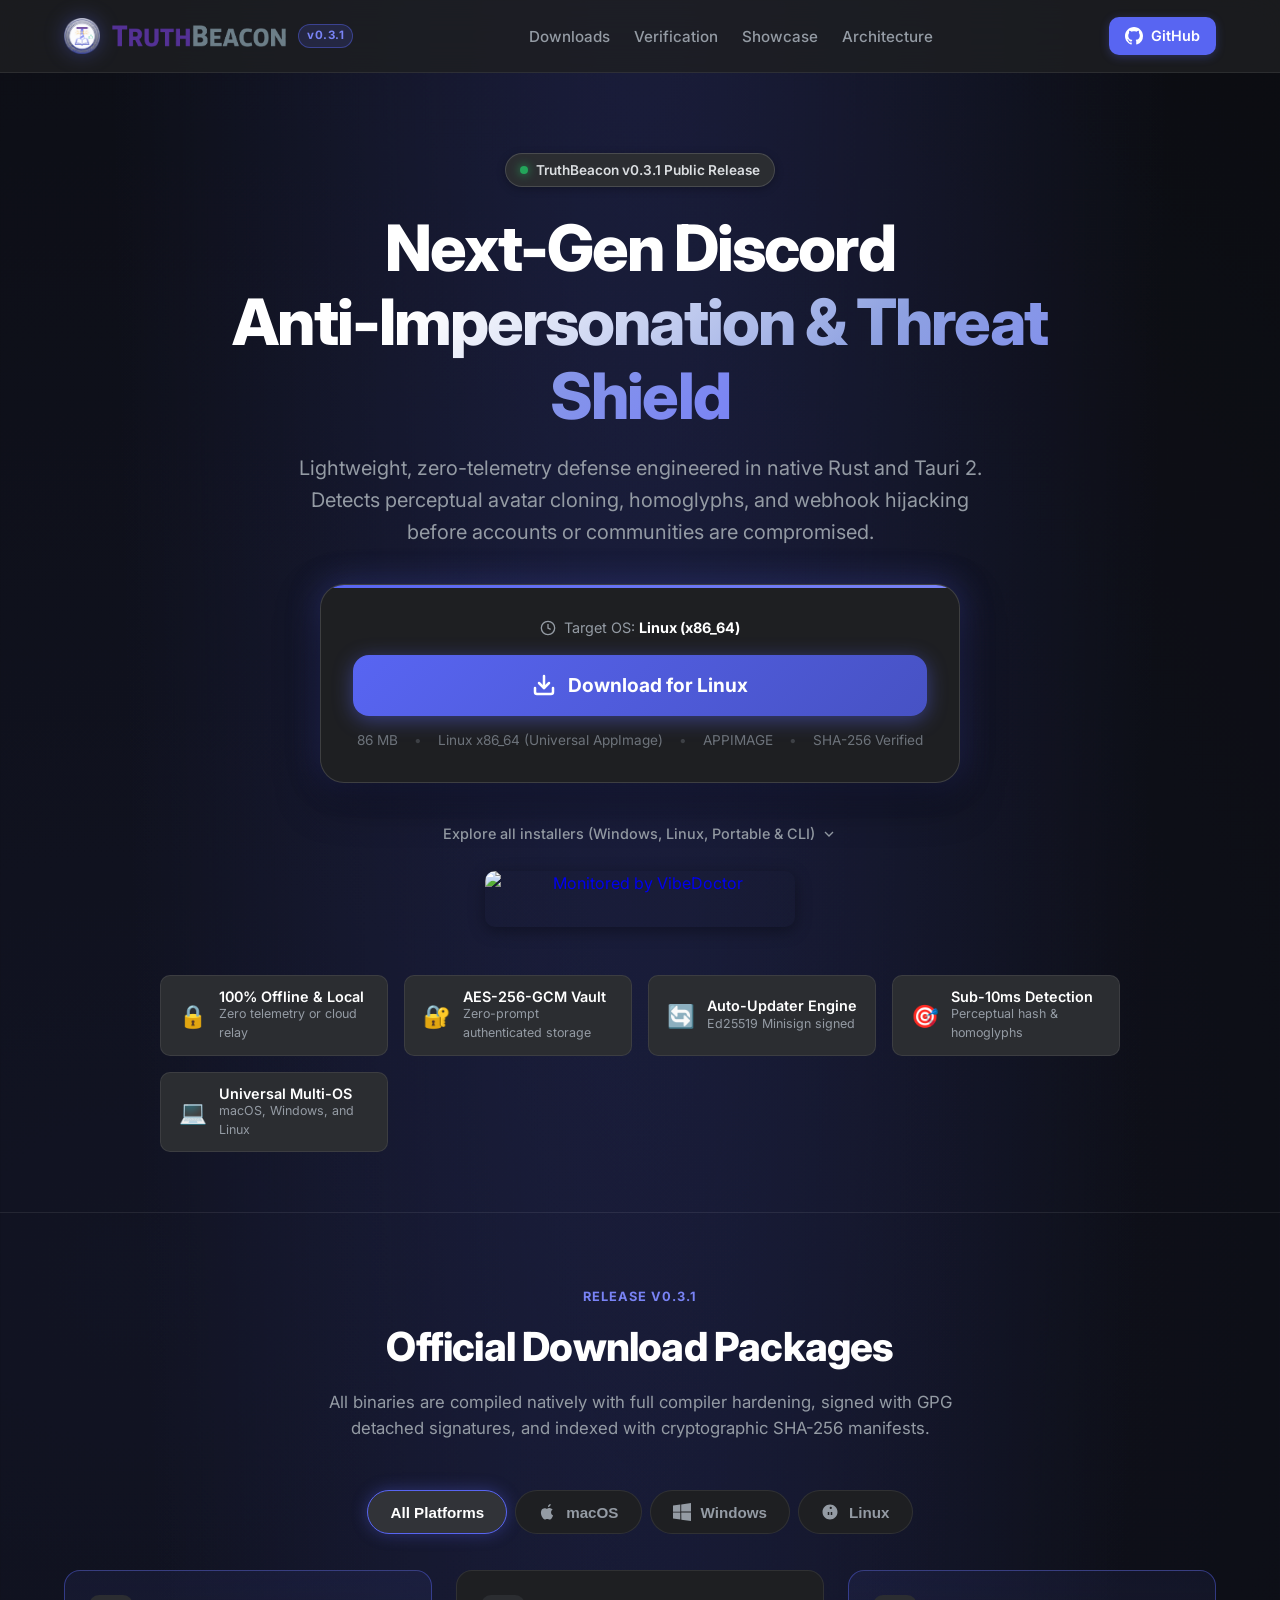
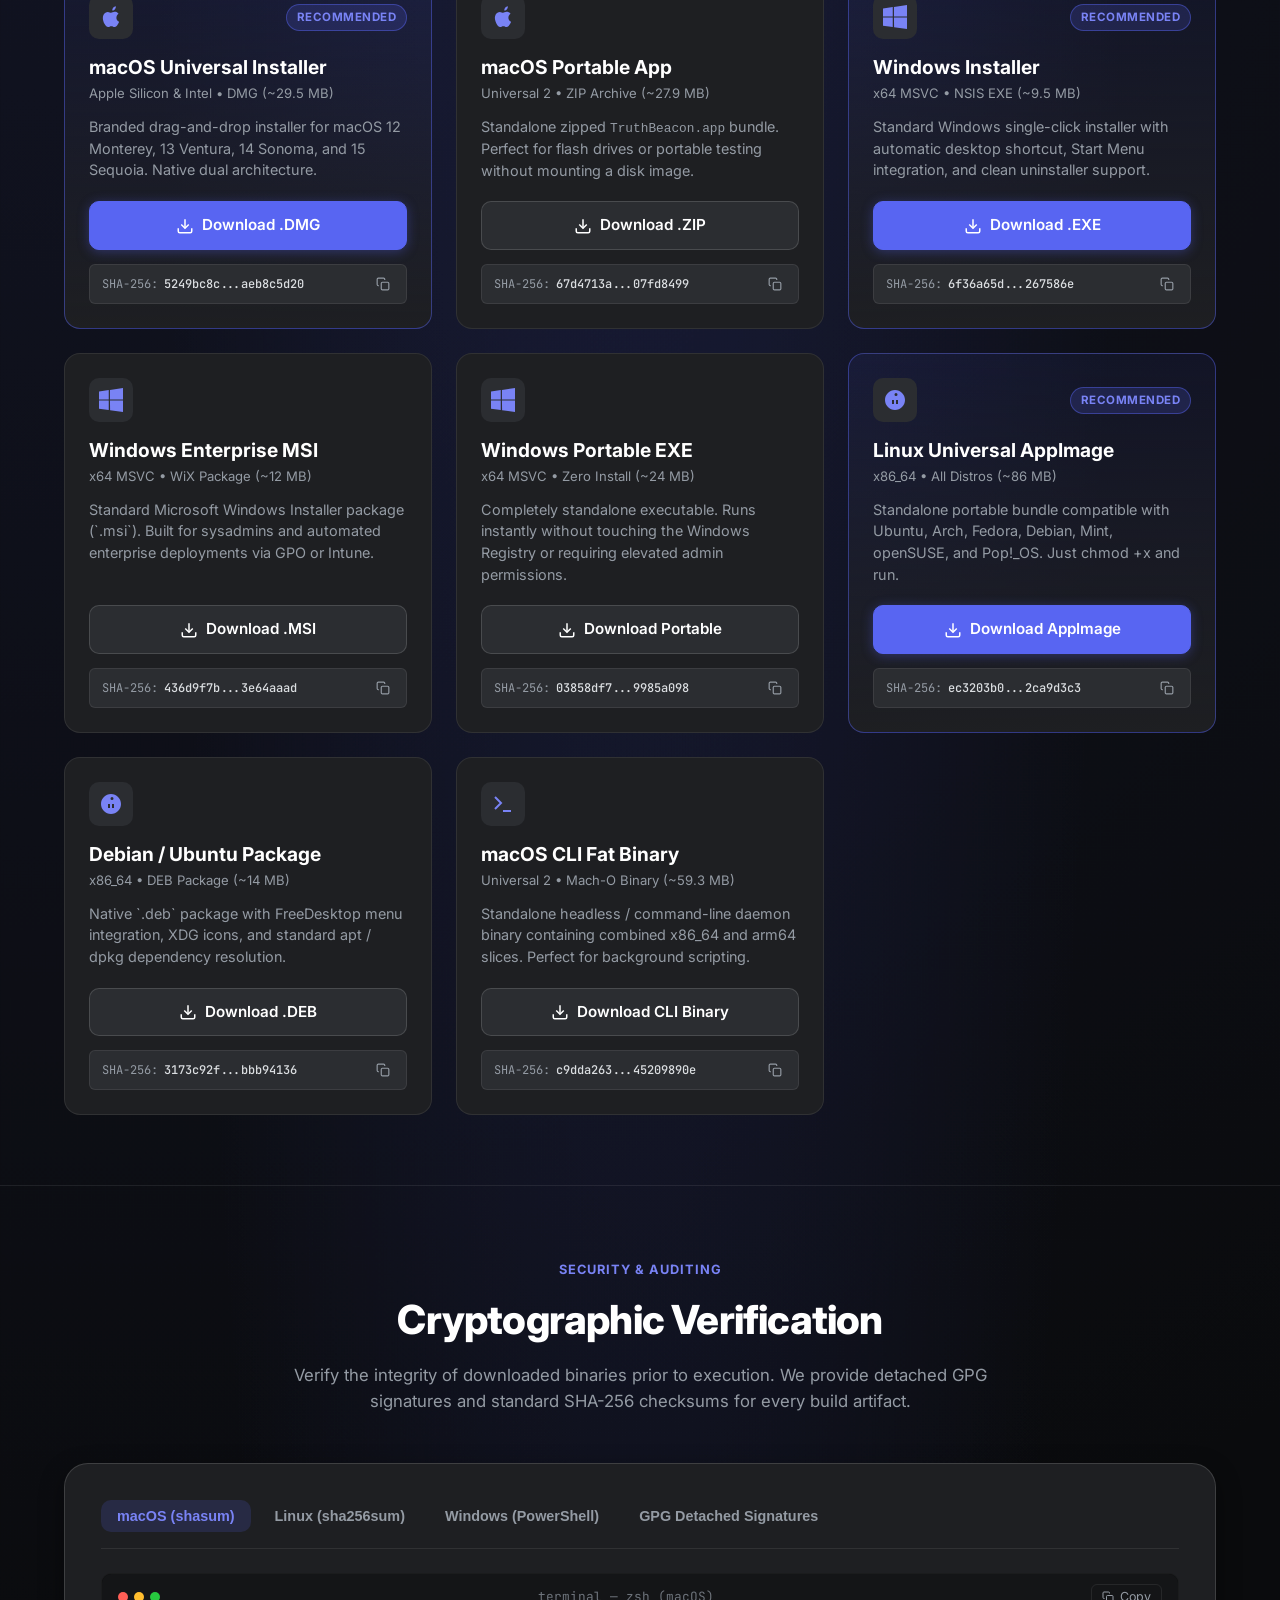
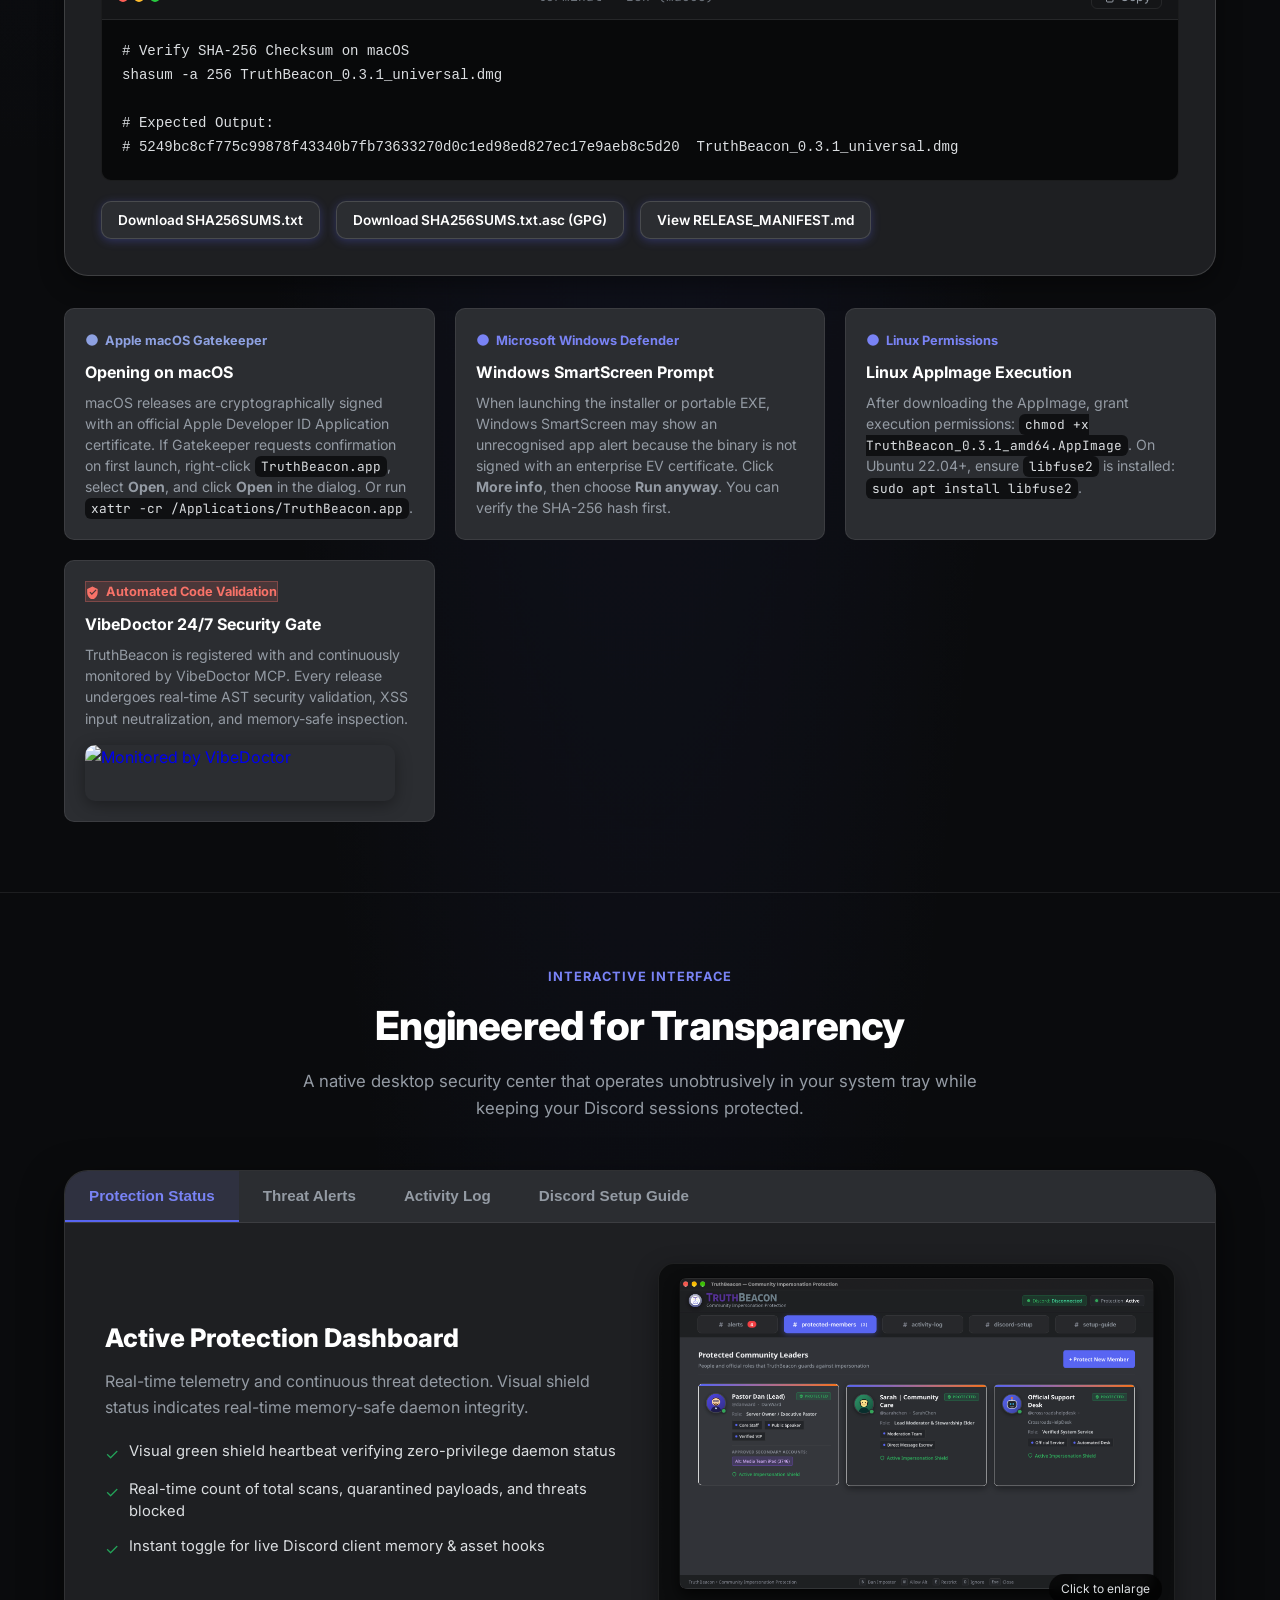
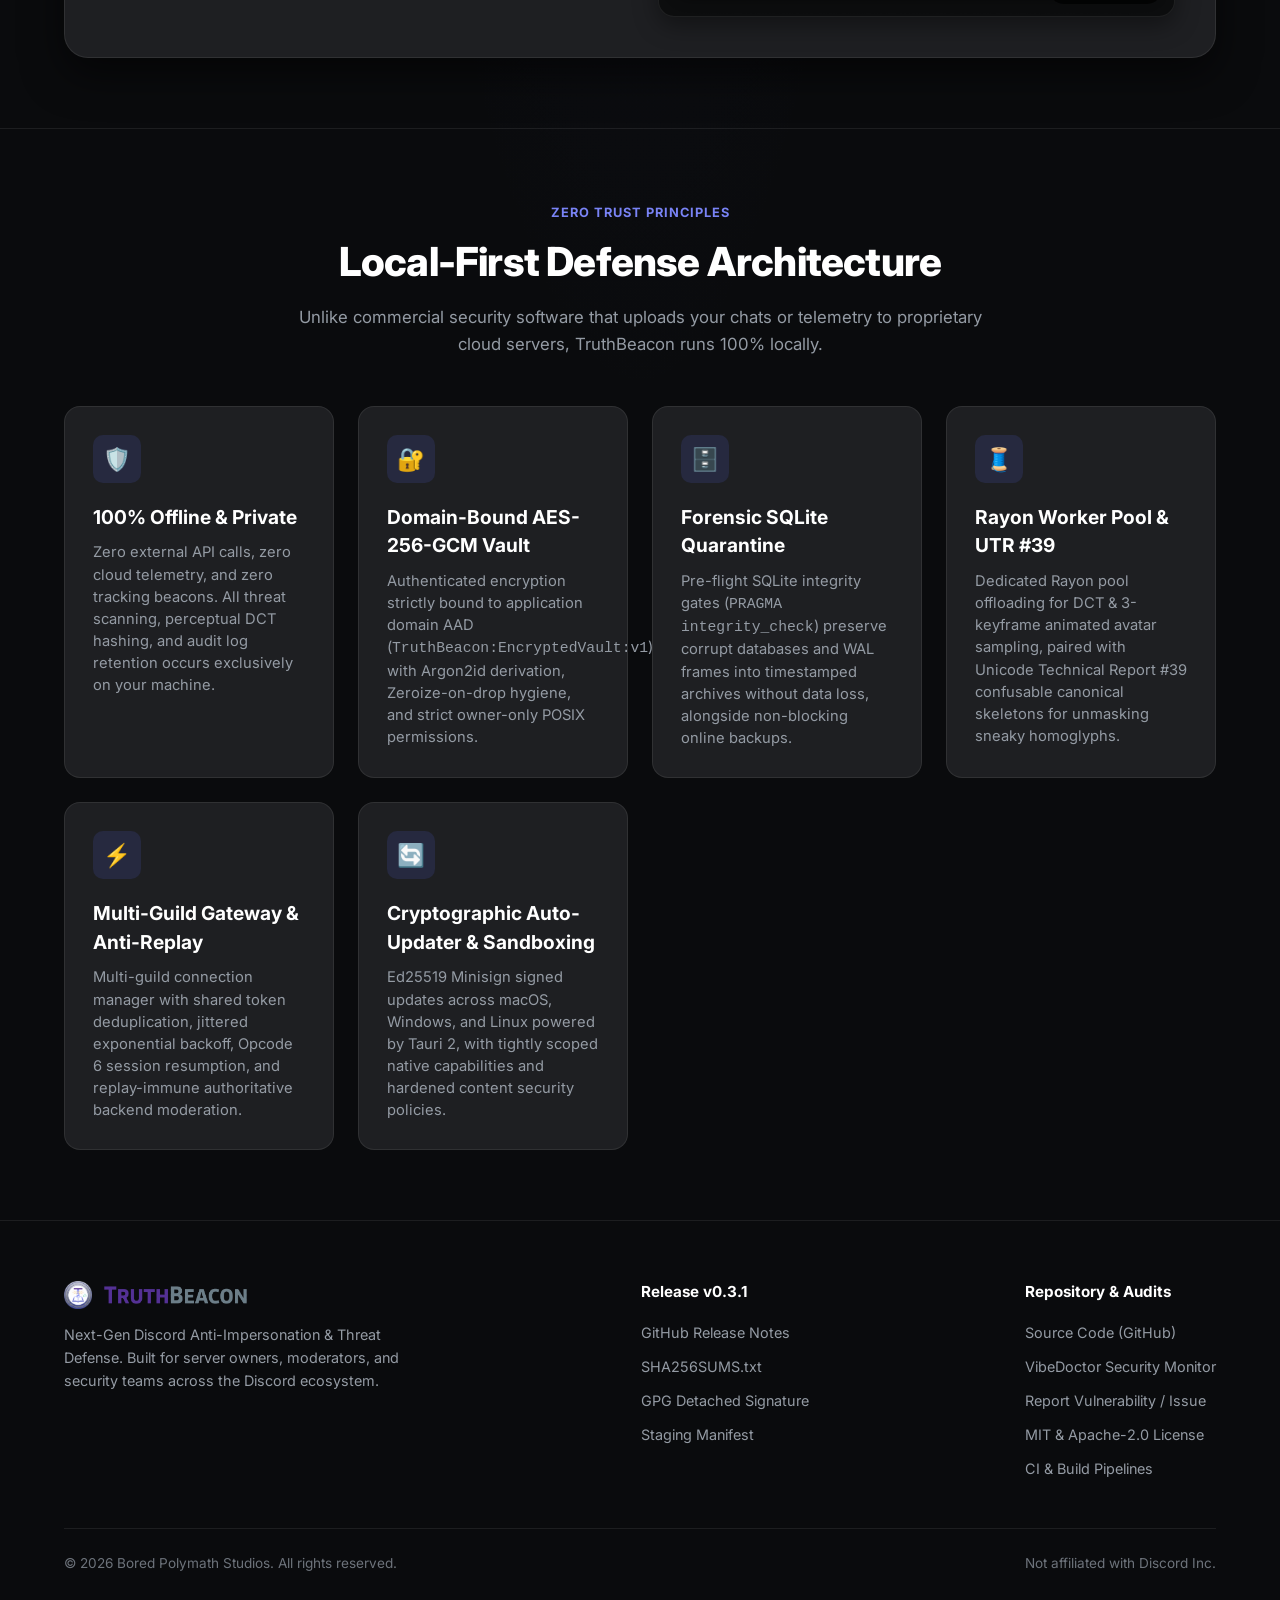
==== commit a59fd495: "feat(website): add VibeDoctor 24/7 security monitoring badge to website and README" ====
--- a/website/index.html
+++ b/website/index.html
@@ -132,6 +132,13 @@
             <svg width="16" height="16" viewBox="0 0 24 24" fill="none" stroke="currentColor" stroke-width="2">
               <polyline points="6 9 12 15 18 9"></polyline>
             </svg>
+          </a>
+        </div>
+
+        <!-- Live VibeDoctor Monitoring Badge -->
+        <div class="hero-vibedoctor-wrap" id="hero-vibedoctor-wrap">
+          <a href="https://vibedoctor.io" target="_blank" rel="noopener noreferrer" class="vibedoctor-badge-link" id="hero-vibedoctor-badge" title="Repository continuously validated and monitored by VibeDoctor">
+            <img src="https://vibedoctor.io/api/badges/128b9586-dd4d-4db2-bf53-5a1f576507db" alt="Monitored by VibeDoctor" width="310" height="56" class="vibedoctor-badge-img">
           </a>
         </div>
 
@@ -688,6 +695,24 @@
               installed: <code>sudo apt install libfuse2</code>.
             </p>
           </div>
+
+          <div class="security-notice-card" id="notice-vibedoctor">
+            <div class="notice-badge" style="background: rgba(248, 114, 104, 0.15); color: #f87268; border: 1px solid rgba(248, 114, 104, 0.3);">
+              <svg width="14" height="14" viewBox="0 0 24 24" fill="currentColor">
+                <path d="M12 2L2 7v6c0 5.55 3.84 10.74 9 12 5.16-1.26 9-6.45 9-12V7l-10-5zm-2 15l-4-4 1.41-1.41L10 14.17l6.59-6.59L18 9l-8 8z" />
+              </svg>
+              <span>Automated Code Validation</span>
+            </div>
+            <h4>VibeDoctor 24/7 Security Gate</h4>
+            <p style="margin-bottom: 16px;">
+              TruthBeacon is registered with and continuously monitored by VibeDoctor MCP. Every release undergoes real-time AST security validation, XSS input neutralization, and memory-safe inspection.
+            </p>
+            <div>
+              <a href="https://vibedoctor.io" target="_blank" rel="noopener noreferrer" class="vibedoctor-badge-link" id="verification-vibedoctor-badge" title="Monitored by VibeDoctor">
+                <img src="https://vibedoctor.io/api/badges/128b9586-dd4d-4db2-bf53-5a1f576507db" alt="Monitored by VibeDoctor" width="310" height="56" class="vibedoctor-badge-img">
+              </a>
+            </div>
+          </div>
         </div>
       </div>
     </section>
@@ -855,6 +880,8 @@
           <ul class="footer-links">
             <li><a href="https://github.com/boredpolymath/truth-beacon" target="_blank" class="footer-link">Source Code
                 (GitHub)</a></li>
+            <li><a href="https://vibedoctor.io" target="_blank" rel="noopener noreferrer" class="footer-link">VibeDoctor
+                Security Monitor</a></li>
             <li><a href="https://github.com/boredpolymath/truth-beacon/issues" target="_blank"
                 class="footer-link">Report Vulnerability / Issue</a></li>
             <li><a href="https://github.com/boredpolymath/truth-beacon/blob/main/LICENSE-MIT" target="_blank"
--- a/website/css/styles.css
+++ b/website/css/styles.css
@@ -346,6 +346,37 @@
 
 .hero-other-platforms:hover {
   color: var(--brand-blurple-light);
+}
+
+/* VibeDoctor Monitoring Badge */
+.hero-vibedoctor-wrap {
+  margin-top: 26px;
+  display: flex;
+  justify-content: center;
+  align-items: center;
+}
+
+.vibedoctor-badge-link {
+  display: inline-flex;
+  border-radius: 10px;
+  text-decoration: none;
+  transition: transform var(--transition-bounce), filter var(--transition-fast), box-shadow var(--transition-fast);
+  box-shadow: 0 4px 16px rgba(0, 0, 0, 0.35);
+}
+
+.vibedoctor-badge-link:hover {
+  transform: translateY(-2px) scale(1.02);
+  filter: brightness(1.08);
+  box-shadow: 0 8px 24px rgba(248, 114, 104, 0.25);
+}
+
+.vibedoctor-badge-img {
+  display: block;
+  width: 310px;
+  height: 56px;
+  max-width: 100%;
+  height: auto;
+  border-radius: 10px;
 }
 
 /* Feature Badges Grid */
